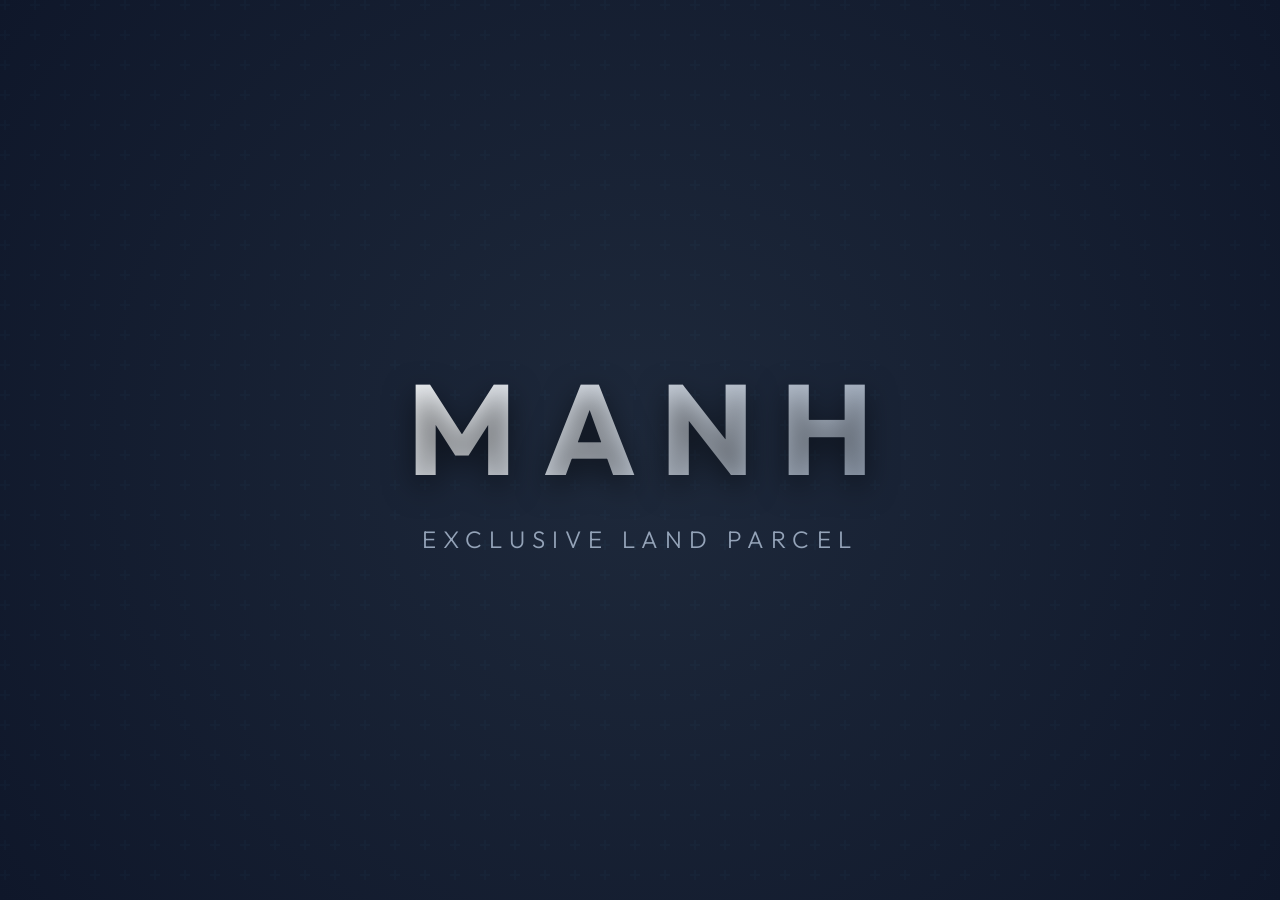
==== index.html @ f343f102 "Initial commit for MANH landing page" ====
<!DOCTYPE html>
<html lang="en">
<head>
    <meta charset="UTF-8">
    <meta name="viewport" content="width=device-width, initial-scale=1.0">
    <title>MANH - Premium Land Parcel</title>
    <meta name="description" content="Discover MANH, an exclusive parcel of land available for sale.">
    <link rel="stylesheet" href="styles.css">
    <link rel="preconnect" href="https://fonts.googleapis.com">
    <link rel="preconnect" href="https://fonts.gstatic.com" crossorigin>
    <link href="https://fonts.googleapis.com/css2?family=Outfit:wght@300;500;700&display=swap" rel="stylesheet">
</head>
<body>
    <main class="hero">
        <div class="content-wrapper">
            <h1 class="title">MANH</h1>
            <p class="subtitle">Exclusive Land Parcel</p>
        </div>
    </main>
</body>
</html>
---- styles.css ----
:root {
    --bg-color: #0f172a; /* Slate 900 */
    --text-primary: #f8fafc; /* Slate 50 */
    --text-secondary: #94a3b8; /* Slate 400 */
    --accent: #38bdf8; /* Sky 400 */
}

* {
    margin: 0;
    padding: 0;
    box-sizing: border-box;
}

body {
    font-family: 'Outfit', sans-serif;
    background-color: var(--bg-color);
    color: var(--text-primary);
    min-height: 100vh;
    display: flex;
    justify-content: center;
    align-items: center;
    overflow: hidden;
}

.hero {
    position: relative;
    width: 100%;
    height: 100vh;
    display: flex;
    justify-content: center;
    align-items: center;
    background: radial-gradient(circle at center, #1e293b 0%, #0f172a 100%);
}

.hero::before {
    content: '';
    position: absolute;
    top: 0;
    left: 0;
    width: 100%;
    height: 100%;
    background-image: url('data:image/svg+xml,%3Csvg width="60" height="60" viewBox="0 0 60 60" xmlns="http://www.w3.org/2000/svg"%3E%3Cg fill="none" fill-rule="evenodd"%3E%3Cg fill="%2338bdf8" fill-opacity="0.05"%3E%3Cpath d="M36 34v-4h-2v4h-4v2h4v4h2v-4h4v-2h-4zm0-30V0h-2v4h-4v2h4v4h2V6h4V4h-4zM6 34v-4H4v4H0v2h4v4h2v-4h4v-2H6zM6 4V0H4v4H0v2h4v4h2V6h4V4H6z"/%3E%3C/g%3E%3C/g%3E%3C/svg%3E');
    opacity: 0.5;
}

.content-wrapper {
    text-align: center;
    z-index: 10;
    animation: fadeIn 1.5s ease-out;
}

.title {
    font-size: 8rem;
    font-weight: 700;
    letter-spacing: 0.2em;
    margin-right: -0.2em;
    background: linear-gradient(135deg, #f8fafc 0%, #94a3b8 100%);
    -webkit-background-clip: text;
    -webkit-text-fill-color: transparent;
    text-shadow: 0 10px 30px rgba(0, 0, 0, 0.5);
    margin-bottom: 1rem;
}

.subtitle {
    font-size: 1.5rem;
    font-weight: 300;
    color: var(--text-secondary);
    letter-spacing: 0.3em;
    text-transform: uppercase;
}

@keyframes fadeIn {
    from {
        opacity: 0;
        transform: translateY(20px);
    }
    to {
        opacity: 1;
        transform: translateY(0);
    }
}

@media (max-width: 768px) {
    .title {
        font-size: 5rem;
    }
    .subtitle {
        font-size: 1rem;
    }
}
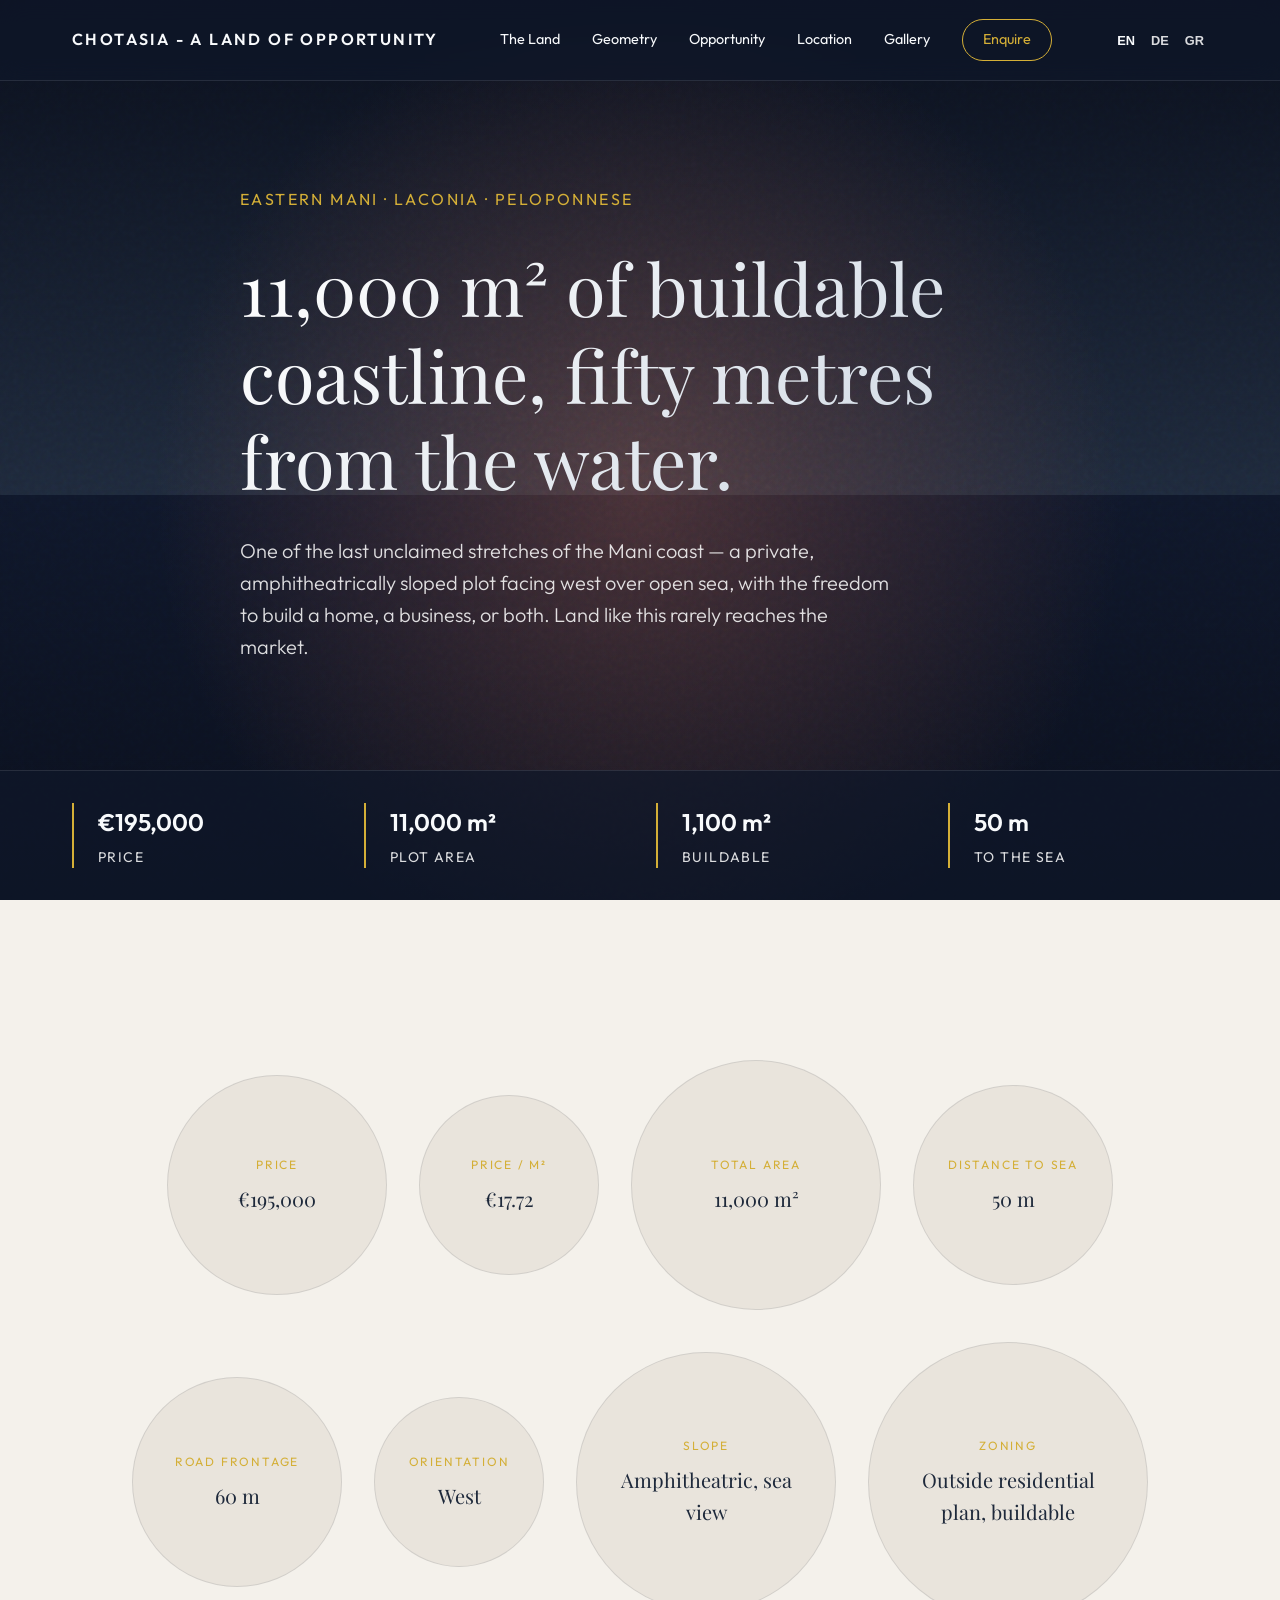
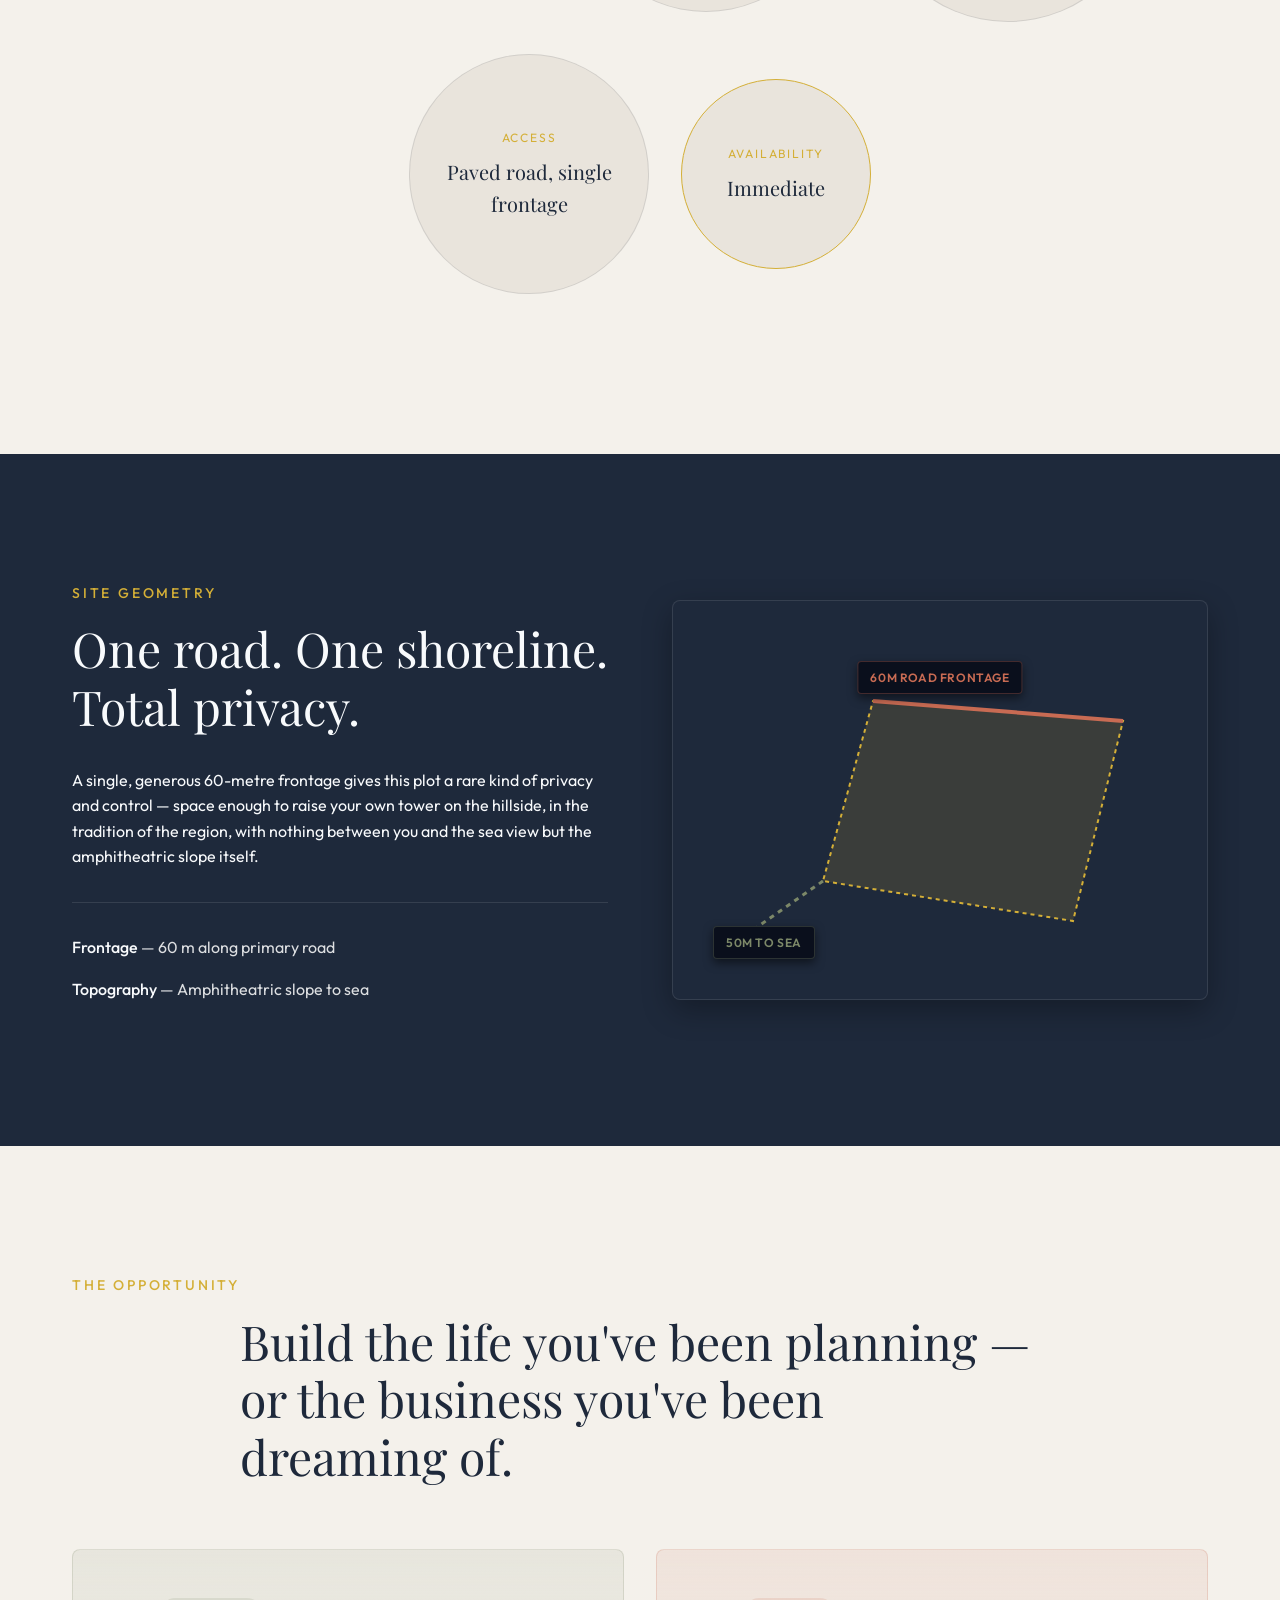
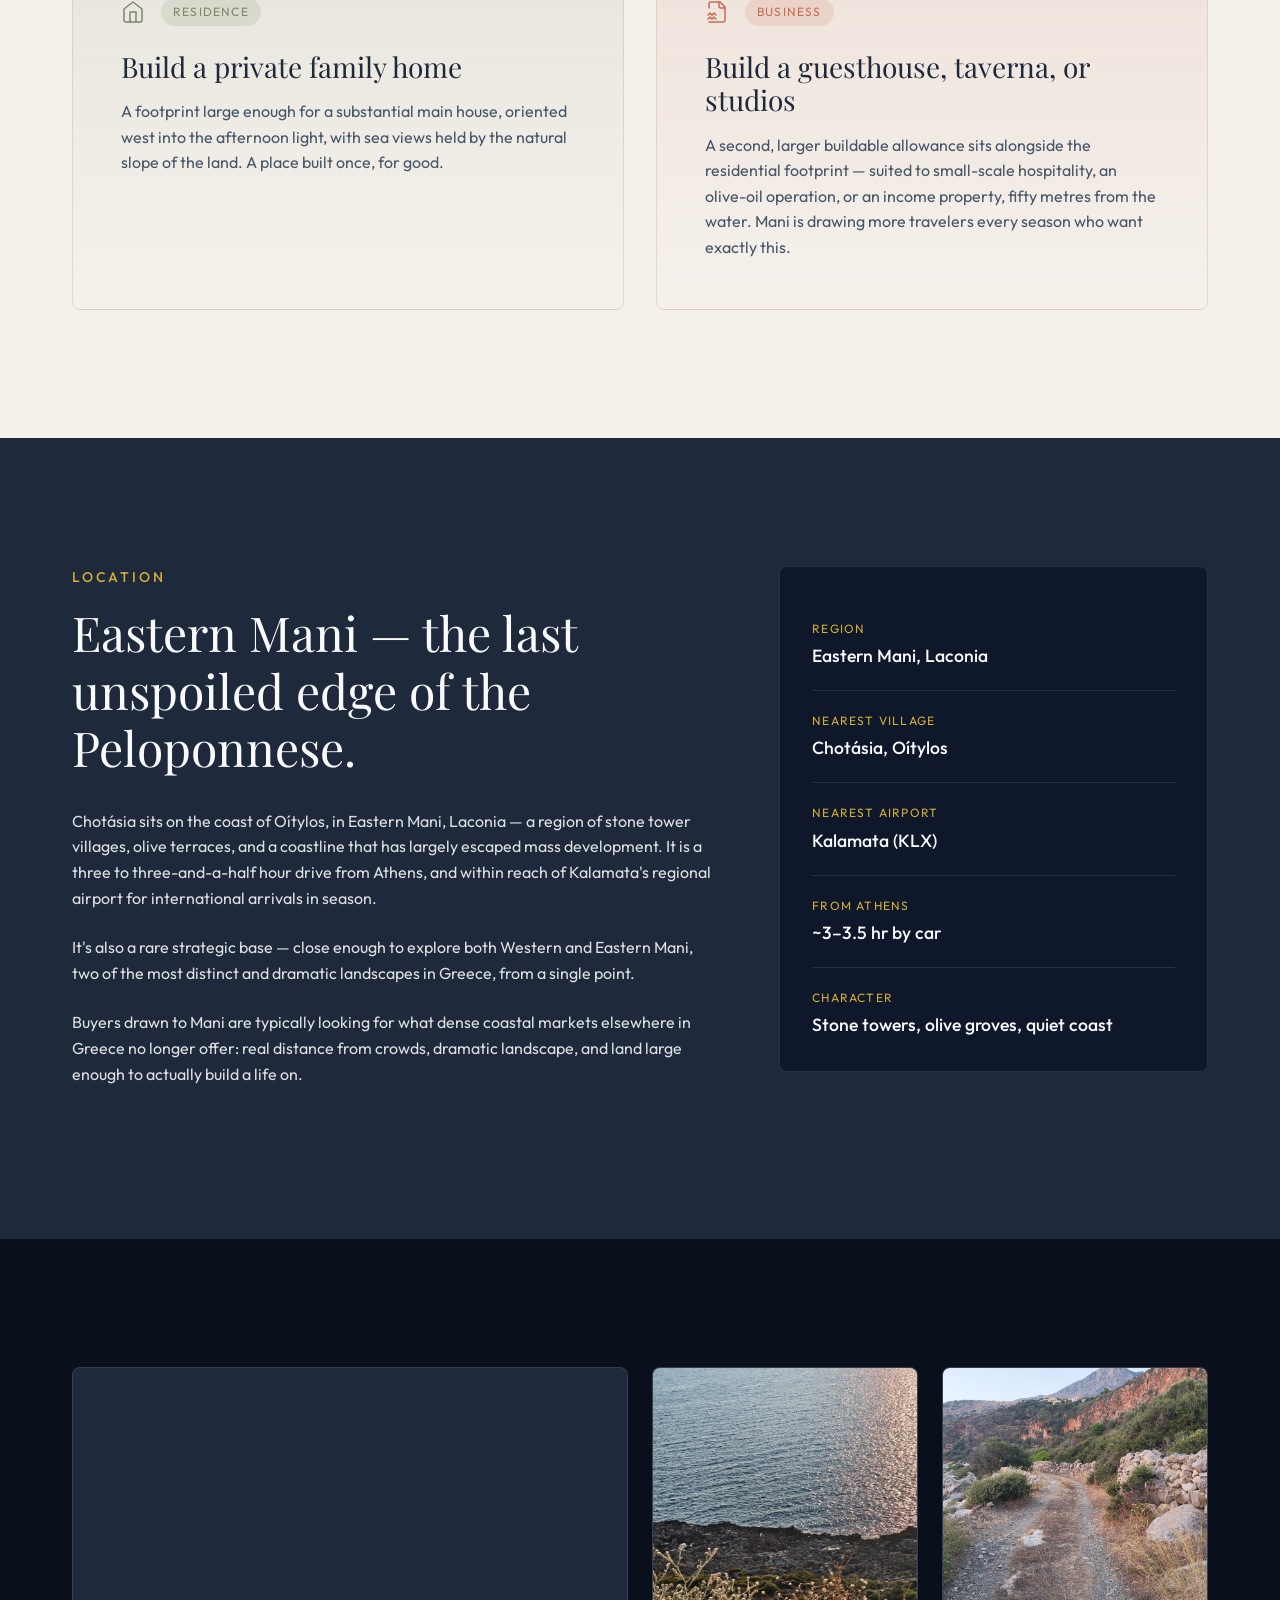
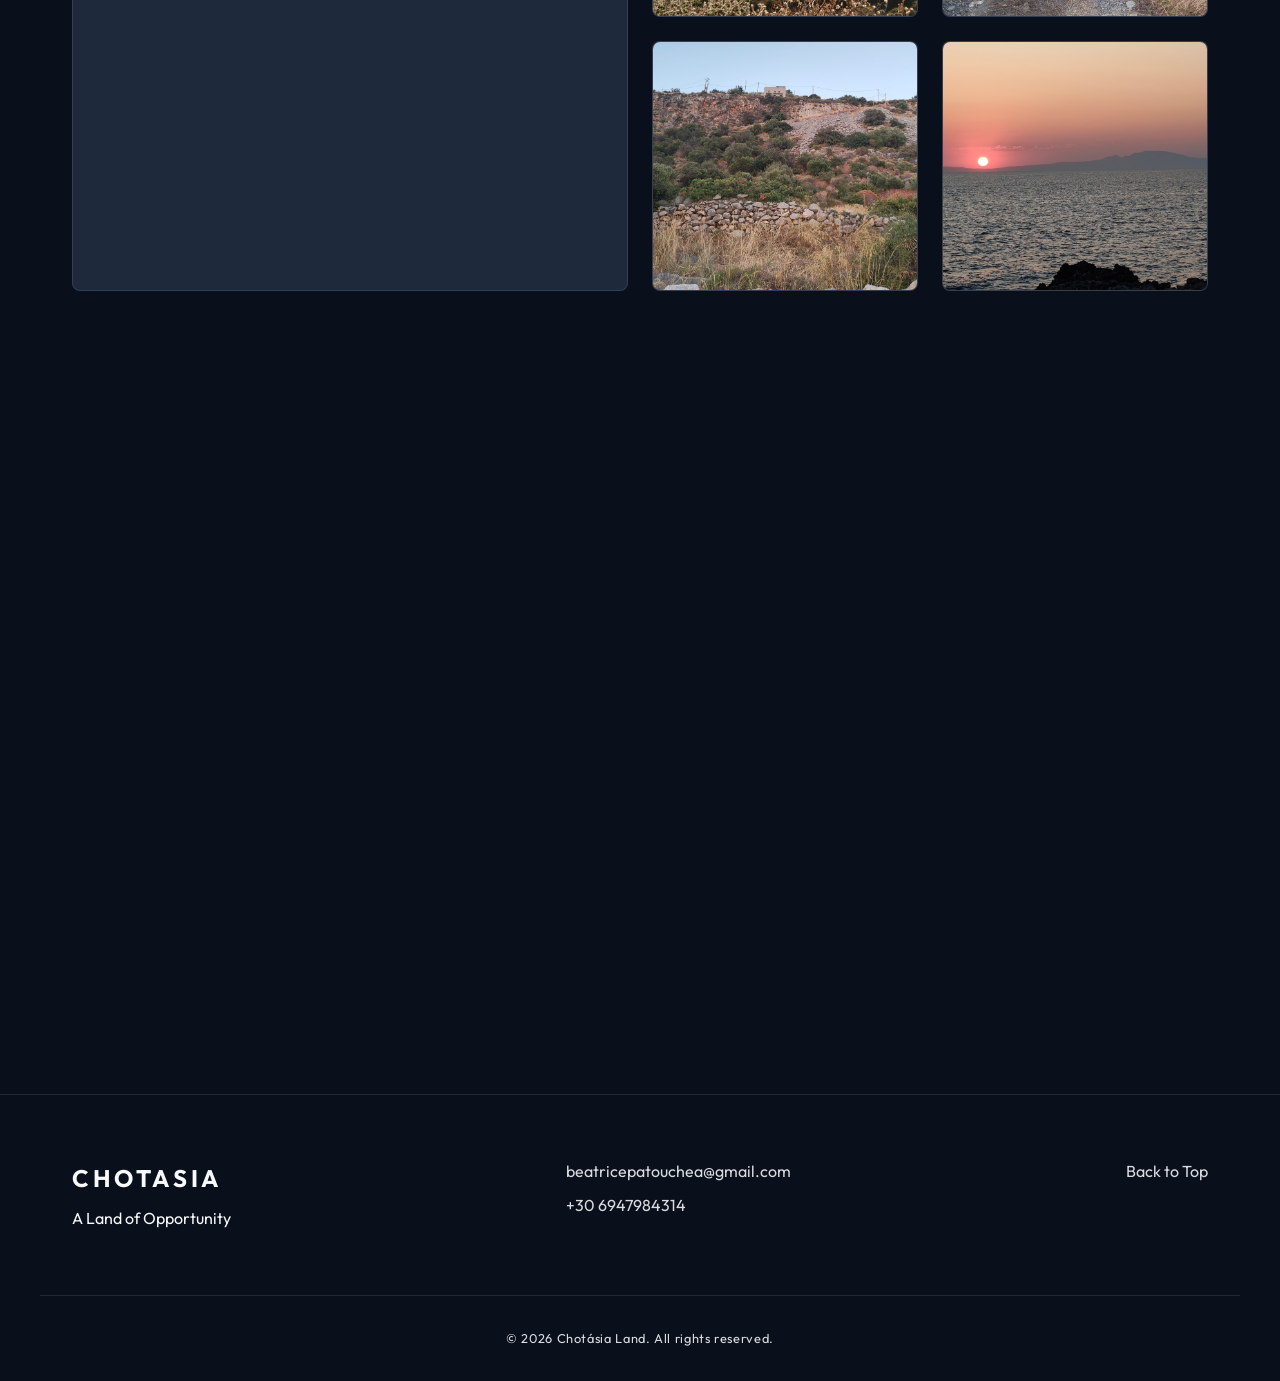
==== commit e3517dbe: "feat: complete visual refinement pass with premium coastal aesthetic" ====
--- a/index.html
+++ b/index.html
@@ -3,19 +3,513 @@
 <head>
     <meta charset="UTF-8">
     <meta name="viewport" content="width=device-width, initial-scale=1.0">
-    <title>MANH - Premium Land Parcel</title>
-    <meta name="description" content="Discover MANH, an exclusive parcel of land available for sale.">
+    <title>Chotásia - A Land of Opportunity</title>
+    
+    <!-- Open Graph / Rich Link Preview (Messenger, Viber, Facebook) -->
+    <meta property="og:title" content="CHOTASIA - A Land of Opportunity">
+    <meta property="og:description" content="Premium coastal land for sale in Oítylos, Mani. 11,000 m² with unobstructed sea views.">
+    <meta property="og:image" content="https://dantesrevengereloaded.github.io/manh-oitilo-hotasia-land/sources/icon.jpg">
+    <meta property="og:url" content="https://dantesrevengereloaded.github.io/manh-oitilo-hotasia-land/">
+    <meta property="og:type" content="website">
+    
+    <!-- Favicon and App Icons -->
+    <link rel="icon" type="image/jpeg" href="sources/icon.jpg">
+    <link rel="apple-touch-icon" href="sources/icon.jpg">
+
+    <meta name="description" content="11,000 m² of buildable coastline, fifty metres from the water in Eastern Mani, Greece.">
     <link rel="stylesheet" href="styles.css">
     <link rel="preconnect" href="https://fonts.googleapis.com">
     <link rel="preconnect" href="https://fonts.gstatic.com" crossorigin>
-    <link href="https://fonts.googleapis.com/css2?family=Outfit:wght@300;500;700&display=swap" rel="stylesheet">
+    <link href="https://fonts.googleapis.com/css2?family=Outfit:wght@300;400;500;600&family=Playfair+Display:ital,wght@0,400;0,500;0,600;1,400&display=swap" rel="stylesheet">
 </head>
-<body>
-    <main class="hero">
-        <div class="content-wrapper">
-            <h1 class="title">MANH</h1>
-            <p class="subtitle">Exclusive Land Parcel</p>
-        </div>
-    </main>
+<body class="lang-en">
+    <!-- Navbar -->
+    <nav class="navbar" id="navbar">
+        <div class="container nav-container">
+            <div class="nav-brand">CHOTASIA - A LAND OF OPPORTUNITY</div>
+            <div class="nav-links">
+                <a href="#facts"><span class="i18n en">The Land</span><span class="i18n de">Das Land</span><span class="i18n gr">Το Οικόπεδο</span></a>
+                <a href="#geometry"><span class="i18n en">Geometry</span><span class="i18n de">Geometrie</span><span class="i18n gr">Γεωμετρία</span></a>
+                <a href="#opportunity"><span class="i18n en">Opportunity</span><span class="i18n de">Möglichkeit</span><span class="i18n gr">Ευκαιρία</span></a>
+                <a href="#location"><span class="i18n en">Location</span><span class="i18n de">Lage</span><span class="i18n gr">Τοποθεσία</span></a>
+                <a href="#gallery"><span class="i18n en">Gallery</span><span class="i18n de">Galerie</span><span class="i18n gr">Συλλογή</span></a>
+                <a href="#contact" class="btn-outline"><span class="i18n en">Enquire</span><span class="i18n de">Anfrage</span><span class="i18n gr">Επικοινωνία</span></a>
+            </div>
+            <div class="lang-switcher">
+                <button class="lang-btn active" data-lang="en">EN</button>
+                <button class="lang-btn" data-lang="de">DE</button>
+                <button class="lang-btn" data-lang="gr">GR</button>
+            </div>
+            <div class="menu-toggle" id="menu-toggle">
+                <span></span><span></span><span></span>
+            </div>
+        </div>
+    </nav>
+
+    <!-- Mobile Menu -->
+    <div class="mobile-menu" id="mobile-menu">
+        <div class="mobile-nav-links">
+            <a href="#facts"><span class="i18n en">The Land</span><span class="i18n de">Das Land</span><span class="i18n gr">Το Οικόπεδο</span></a>
+            <a href="#geometry"><span class="i18n en">Geometry</span><span class="i18n de">Geometrie</span><span class="i18n gr">Γεωμετρία</span></a>
+            <a href="#opportunity"><span class="i18n en">Opportunity</span><span class="i18n de">Möglichkeit</span><span class="i18n gr">Ευκαιρία</span></a>
+            <a href="#location"><span class="i18n en">Location</span><span class="i18n de">Lage</span><span class="i18n gr">Τοποθεσία</span></a>
+            <a href="#gallery"><span class="i18n en">Gallery</span><span class="i18n de">Galerie</span><span class="i18n gr">Συλλογή</span></a>
+            <a href="#contact" class="btn-outline"><span class="i18n en">Enquire</span><span class="i18n de">Anfrage</span><span class="i18n gr">Επικοινωνία</span></a>
+        </div>
+    </div>
+
+    <!-- Section 1: Hero -->
+    <section id="hero" class="hero">
+        <div class="hero-bg"></div>
+        <div class="container hero-content">
+            <div class="hero-text reveal-up">
+                <div class="eyebrow">
+                    <span class="i18n en">Eastern Mani · Laconia · Peloponnese</span>
+                    <span class="i18n de">Ostmani · Lakonien · Peloponnes</span>
+                    <span class="i18n gr">Ανατολική Μάνη · Λακωνία · Πελοπόννησος</span>
+                </div>
+                <h1 class="headline">
+                    <span class="i18n en">11,000 m² of buildable coastline, fifty metres from the water.</span>
+                    <span class="i18n de">11.000 m² bebaubares Küstengrundstück, fünfzig Meter vom Wasser entfernt.</span>
+                    <span class="i18n gr">11.000 τ.μ. οικοδομήσιμης παραλιακής γης, πενήντα μέτρα από τη θάλασσα.</span>
+                </h1>
+                <p class="subheadline">
+                    <span class="i18n en">One of the last unclaimed stretches of the Mani coast — a private, amphitheatrically sloped plot facing west over open sea, with the freedom to build a home, a business, or both. Land like this rarely reaches the market.</span>
+                    <span class="i18n de">Eines der letzten unberührten Grundstücke an der Küste der Mani — ein privates, amphitheatralisch geneigtes Grundstück mit Blick nach Westen über das offene Meer, mit der Freiheit, ein Zuhause, ein Geschäft oder beides zu errichten. Land wie dieses kommt selten auf den Markt.</span>
+                    <span class="i18n gr">Ένα από τα τελευταία ανεκμετάλλευτα κομμάτια της ακτής της Μάνης — ένα ιδιωτικό, αμφιθεατρικά επικλινές οικόπεδο με θέα στο ανοιχτό πέλαγος προς δύση, με την ελευθερία να χτίσετε κατοικία, επιχείρηση, ή και τα δύο. Τέτοια γη σπάνια βγαίνει στην αγορά.</span>
+                </p>
+            </div>
+        </div>
+        <div class="hero-stats-wrapper">
+            <div class="container">
+                <div class="hero-stats reveal-up delay-1">
+                    <div class="stat-item">
+                        <div class="stat-value"><span class="i18n en">€195,000</span><span class="i18n de">€195.000</span><span class="i18n gr">€195.000</span></div>
+                        <div class="stat-label"><span class="i18n en">Price</span><span class="i18n de">Preis</span><span class="i18n gr">Τιμή</span></div>
+                    </div>
+                    <div class="stat-item">
+                        <div class="stat-value"><span class="i18n en">11,000 m²</span><span class="i18n de">11.000 m²</span><span class="i18n gr">11.000 τ.μ.</span></div>
+                        <div class="stat-label"><span class="i18n en">Plot area</span><span class="i18n de">Grundstücksfläche</span><span class="i18n gr">Έκταση οικοπέδου</span></div>
+                    </div>
+                    <div class="stat-item">
+                        <div class="stat-value"><span class="i18n en">1,100 m²</span><span class="i18n de">1.100 m²</span><span class="i18n gr">1.100 τ.μ.</span></div>
+                        <div class="stat-label"><span class="i18n en">Buildable</span><span class="i18n de">Bebaubar</span><span class="i18n gr">Δομήσιμη επιφάνεια</span></div>
+                    </div>
+                    <div class="stat-item">
+                        <div class="stat-value"><span class="i18n en">50 m</span><span class="i18n de">50 m</span><span class="i18n gr">50 μ.</span></div>
+                        <div class="stat-label"><span class="i18n en">To the sea</span><span class="i18n de">Zum Meer</span><span class="i18n gr">Απόσταση από τη θάλασσα</span></div>
+                    </div>
+                </div>
+            </div>
+        </div>
+    </section>
+
+    <!-- Section 2: Facts -->
+    <section id="facts" class="section-padding facts-section theme-light">
+        <div class="container">
+            <div class="facts-cluster reveal-up">
+                <!-- Fact 1 -->
+                <div class="fact-bubble">
+                    <div class="fact-label"><span class="i18n en">Price</span><span class="i18n de">Preis</span><span class="i18n gr">Τιμή</span></div>
+                    <div class="fact-val"><span class="i18n en">€195,000</span><span class="i18n de">€195.000</span><span class="i18n gr">€195.000</span></div>
+                </div>
+                <!-- Fact 2 -->
+                <div class="fact-bubble">
+                    <div class="fact-label"><span class="i18n en">Price / m²</span><span class="i18n de">Preis / m²</span><span class="i18n gr">Τιμή / τ.μ.</span></div>
+                    <div class="fact-val"><span class="i18n en">€17.72</span><span class="i18n de">€17,72</span><span class="i18n gr">€17,72</span></div>
+                </div>
+                <!-- Fact 3 -->
+                <div class="fact-bubble">
+                    <div class="fact-label"><span class="i18n en">Total area</span><span class="i18n de">Gesamtfläche</span><span class="i18n gr">Συνολική έκταση</span></div>
+                    <div class="fact-val"><span class="i18n en">11,000 m²</span><span class="i18n de">11.000 m²</span><span class="i18n gr">11.000 τ.μ.</span></div>
+                </div>
+                <!-- Fact 4 -->
+                <div class="fact-bubble">
+                    <div class="fact-label"><span class="i18n en">Distance to sea</span><span class="i18n de">Entfernung zum Meer</span><span class="i18n gr">Απόσταση από τη θάλασσα</span></div>
+                    <div class="fact-val"><span class="i18n en">50 m</span><span class="i18n de">50 m</span><span class="i18n gr">50 μ.</span></div>
+                </div>
+                <!-- Fact 5 -->
+                <div class="fact-bubble">
+                    <div class="fact-label"><span class="i18n en">Road frontage</span><span class="i18n de">Straßenfront</span><span class="i18n gr">Πρόσοψη σε δρόμο</span></div>
+                    <div class="fact-val"><span class="i18n en">60 m</span><span class="i18n de">60 m</span><span class="i18n gr">60 μ.</span></div>
+                </div>
+                <!-- Fact 6 -->
+                <div class="fact-bubble">
+                    <div class="fact-label"><span class="i18n en">Orientation</span><span class="i18n de">Ausrichtung</span><span class="i18n gr">Προσανατολισμός</span></div>
+                    <div class="fact-val"><span class="i18n en">West</span><span class="i18n de">West</span><span class="i18n gr">Δυτικός</span></div>
+                </div>
+                <!-- Fact 7 -->
+                <div class="fact-bubble">
+                    <div class="fact-label"><span class="i18n en">Slope</span><span class="i18n de">Neigung</span><span class="i18n gr">Κλίση</span></div>
+                    <div class="fact-val"><span class="i18n en">Amphitheatric, sea view</span><span class="i18n de">Amphitheatralisch, Meerblick</span><span class="i18n gr">Αμφιθεατρική, με θέα θάλασσα</span></div>
+                </div>
+                <!-- Fact 8 -->
+                <div class="fact-bubble">
+                    <div class="fact-label"><span class="i18n en">Zoning</span><span class="i18n de">Bebauungsstatus</span><span class="i18n gr">Πολεοδομικό καθεστώς</span></div>
+                    <div class="fact-val"><span class="i18n en">Outside residential plan, buildable</span><span class="i18n de">Außerhalb des Bebauungsplans, bebaubar</span><span class="i18n gr">Εκτός σχεδίου, οικοδομήσιμο</span></div>
+                </div>
+                <!-- Fact 9 -->
+                <div class="fact-bubble">
+                    <div class="fact-label"><span class="i18n en">Access</span><span class="i18n de">Zufahrt</span><span class="i18n gr">Πρόσβαση</span></div>
+                    <div class="fact-val"><span class="i18n en">Paved road, single frontage</span><span class="i18n de">Asphaltstraße, eine Straßenfront</span><span class="i18n gr">Ασφαλτόδρομος, μία πρόσοψη</span></div>
+                </div>
+                <!-- Fact 10 -->
+                <div class="fact-bubble">
+                    <div class="fact-label"><span class="i18n en">Availability</span><span class="i18n de">Verfügbarkeit</span><span class="i18n gr">Διαθεσιμότητα</span></div>
+                    <div class="fact-val"><span class="i18n en">Immediate</span><span class="i18n de">Sofort</span><span class="i18n gr">Άμεση</span></div>
+                </div>
+            </div>
+        </div>
+    </section>
+
+    <!-- Section 3: Geometry -->
+    <section id="geometry" class="section-padding geometry-section alt-bg">
+        <div class="container geometry-layout">
+            <div class="geometry-text reveal-left">
+                <div class="kicker">
+                    <span class="i18n en">Site Geometry</span>
+                    <span class="i18n de">Grundstücksgeometrie</span>
+                    <span class="i18n gr">Γεωμετρία Οικοπέδου</span>
+                </div>
+                <h2 class="section-title">
+                    <span class="i18n en">One road. One shoreline. Total privacy.</span>
+                    <span class="i18n de">Eine Straße. Eine Küstenlinie. Vollständige Privatsphäre.</span>
+                    <span class="i18n gr">Ένας δρόμος. Μία ακτογραμμή. Απόλυτη ιδιωτικότητα.</span>
+                </h2>
+                <p class="body-text">
+                    <span class="i18n en">A single, generous 60-metre frontage gives this plot a rare kind of privacy and control — space enough to raise your own tower on the hillside, in the tradition of the region, with nothing between you and the sea view but the amphitheatric slope itself.</span>
+                    <span class="i18n de">Eine einzige, großzügige 60-Meter-Straßenfront verleiht diesem Grundstück eine seltene Privatsphäre und Kontrolle — genug Raum, um in der Tradition der Region Ihren eigenen Turm am Hang zu errichten, mit nichts zwischen Ihnen und dem Meerblick außer dem amphitheatralischen Hang selbst.</span>
+                    <span class="i18n gr">Μία γενναιόδωρη πρόσοψη 60 μέτρων προσφέρει σε αυτό το οικόπεδο μια σπάνια ιδιωτικότητα και έλεγχο — αρκετό χώρο για να χτίσετε τον δικό σας πύργο στην πλαγιά, σύμφωνα με την παράδοση της περιοχής, χωρίς τίποτα ανάμεσα σε εσάς και τη θέα εκτός από την ίδια την αμφιθεατρική κλίση.</span>
+                </p>
+                <ul class="spec-list">
+                    <li>
+                        <span class="i18n en"><strong>Frontage</strong> — 60 m along primary road</span>
+                        <span class="i18n de"><strong>Straßenfront</strong> — 60 m entlang der Hauptstraße</span>
+                        <span class="i18n gr"><strong>Πρόσοψη</strong> — 60 μ. στον κύριο δρόμο</span>
+                    </li>
+                    <li>
+                        <span class="i18n en"><strong>Topography</strong> — Amphitheatric slope to sea</span>
+                        <span class="i18n de"><strong>Topografie</strong> — Amphitheatralischer Hang zum Meer</span>
+                        <span class="i18n gr"><strong>Τοπογραφία</strong> — Αμφιθεατρική κλίση προς τη θάλασσα</span>
+                    </li>
+                </ul>
+            </div>
+            
+            <div class="geometry-interactive reveal-right">
+                <div class="map-survey-wrapper">
+                    <div class="map-container-locked">
+                        <iframe 
+                            src="https://maps.google.com/maps?q=36.729489,22.334789&t=k&z=17&ie=UTF8&iwloc=&output=embed" 
+                            width="100%" 
+                            height="100%" 
+                            style="border:0;" 
+                            allowfullscreen="" 
+                            loading="lazy" 
+                            referrerpolicy="no-referrer-when-downgrade">
+                        </iframe>
+                    </div>
+                    
+                    <!-- Bespoke SVG Survey Overlay -->
+                    <svg class="survey-overlay" width="100%" height="100%" preserveAspectRatio="none">
+                        <!-- Plot Boundary -->
+                        <polygon points="200,100 450,120 400,320 150,280" class="survey-plot" />
+                        
+                        <!-- 60m Road Frontage -->
+                        <line x1="200" y1="100" x2="450" y2="120" class="survey-road" />
+                        
+                        <!-- 50m to Sea -->
+                        <line x1="150" y1="280" x2="50" y2="350" class="survey-sea" />
+                        <circle cx="50" cy="350" r="4" class="survey-node" />
+                    </svg>
+                    
+                    <!-- Labels -->
+                    <div class="survey-labels">
+                        <div class="s-label s-road"><span class="i18n en">60m Road Frontage</span><span class="i18n de">60m Straßenfront</span><span class="i18n gr">60μ Πρόσοψη</span></div>
+                        <div class="s-label s-sea"><span class="i18n en">50m to Sea</span><span class="i18n de">50m zum Meer</span><span class="i18n gr">50μ στη Θάλασσα</span></div>
+                    </div>
+                </div>
+            </div>
+        </div>
+    </section>
+
+    <!-- Section 4: Opportunity -->
+    <section id="opportunity" class="section-padding opportunity-section theme-light">
+        <div class="container">
+            <div class="section-header text-center reveal-up">
+                <div class="kicker">
+                    <span class="i18n en">The Opportunity</span>
+                    <span class="i18n de">Die Möglichkeit</span>
+                    <span class="i18n gr">Η Ευκαιρία</span>
+                </div>
+                <h2 class="section-title">
+                    <span class="i18n en">Build the life you've been planning — or the business you've been dreaming of.</span>
+                    <span class="i18n de">Bauen Sie das Leben, das Sie sich vorgestellt haben — oder das Geschäft, von dem Sie geträumt haben.</span>
+                    <span class="i18n gr">Χτίστε τη ζωή που σχεδιάζατε — ή την επιχείρηση που ονειρευόσασταν.</span>
+                </h2>
+            </div>
+            
+            <div class="opp-cards-wrapper">
+                <!-- Card 1: Residence -->
+                <div class="opp-card opp-residence reveal-up">
+                    <div class="card-header">
+                        <svg class="opp-icon" viewBox="0 0 24 24" fill="none" stroke="currentColor" stroke-width="1.5" stroke-linecap="round" stroke-linejoin="round"><path d="m3 9 9-7 9 7v11a2 2 0 0 1-2 2H5a2 2 0 0 1-2-2z"></path><polyline points="9 22 9 12 15 12 15 22"></polyline></svg>
+                        <div class="card-tag">
+                            <span class="i18n en">Residence</span>
+                            <span class="i18n de">Wohnhaus</span>
+                            <span class="i18n gr">Κατοικία</span>
+                        </div>
+                    </div>
+                    <h3 class="card-title">
+                        <span class="i18n en">Build a private family home</span>
+                        <span class="i18n de">Bauen Sie ein privates Familienhaus</span>
+                        <span class="i18n gr">Χτίστε μια ιδιωτική οικογενειακή κατοικία</span>
+                    </h3>
+                    <p class="card-body">
+                        <span class="i18n en">A footprint large enough for a substantial main house, oriented west into the afternoon light, with sea views held by the natural slope of the land. A place built once, for good.</span>
+                        <span class="i18n de">Eine Grundfläche, die für ein stattliches Hauptgebäude ausreicht, nach Westen ins Nachmittagslicht ausgerichtet, mit Meerblick dank der natürlichen Hangneigung. Ein Ort, einmal gebaut, für immer.</span>
+                        <span class="i18n gr">Μια δομήσιμη επιφάνεια αρκετή για μια σημαντική κύρια κατοικία, προσανατολισμένη δυτικά προς το απογευματινό φως, με θέα θάλασσα χάρη στη φυσική κλίση του εδάφους. Ένας τόπος που χτίζεται μια φορά, για πάντα.</span>
+                    </p>
+                </div>
+                
+                <!-- Card 2: Business -->
+                <div class="opp-card opp-business reveal-up delay-1">
+                    <div class="card-header">
+                        <svg class="opp-icon" viewBox="0 0 24 24" fill="none" stroke="currentColor" stroke-width="1.5" stroke-linecap="round" stroke-linejoin="round"><path d="M4 22h14a2 2 0 0 0 2-2V7l-5-5H6a2 2 0 0 0-2 2v4"></path><path d="M14 2v4a2 2 0 0 0 2 2h4"></path><path d="m3 15 2-2 2 2"></path><path d="m3 19 2-2 2 2"></path><path d="m7 15 2-2 2 2"></path><path d="m7 19 2-2 2 2"></path></svg>
+                        <div class="card-tag">
+                            <span class="i18n en">Business</span>
+                            <span class="i18n de">Gewerbe</span>
+                            <span class="i18n gr">Επιχείρηση</span>
+                        </div>
+                    </div>
+                    <h3 class="card-title">
+                        <span class="i18n en">Build a guesthouse, taverna, or studios</span>
+                        <span class="i18n de">Bauen Sie ein Gästehaus, eine Taverne oder Studios</span>
+                        <span class="i18n gr">Χτίστε ένα ξενώνα, ταβέρνα, ή στούντιο</span>
+                    </h3>
+                    <p class="card-body">
+                        <span class="i18n en">A second, larger buildable allowance sits alongside the residential footprint — suited to small-scale hospitality, an olive-oil operation, or an income property, fifty metres from the water. Mani is drawing more travelers every season who want exactly this.</span>
+                        <span class="i18n de">Eine zweite, größere Baufläche liegt neben dem Wohnbereich — geeignet für kleine Hotellerie, Olivenölproduktion oder eine Einnahmequelle, fünfzig Meter vom Wasser entfernt. Die Mani zieht jede Saison mehr Reisende an, die genau das suchen.</span>
+                        <span class="i18n gr">Μια δεύτερη, μεγαλύτερη δομήσιμη επιφάνεια βρίσκεται δίπλα στην οικιστική, κατάλληλη για μικρής κλίμακας φιλοξενία, παραγωγή ελαιολάδου, ή ακίνητο εισοδήματος, πενήντα μέτρα από το νερό. Η Μάνη προσελκύει όλο και περισσότερους ταξιδιώτες κάθε σεζόν που αναζητούν ακριβώς αυτό.</span>
+                    </p>
+                </div>
+            </div>
+        </div>
+    </section>
+
+    <!-- Section 5: Location -->
+    <section id="location" class="section-padding location-section alt-bg">
+        <div class="container location-layout">
+            <div class="location-text reveal-left">
+                <div class="kicker">
+                    <span class="i18n en">Location</span>
+                    <span class="i18n de">Lage</span>
+                    <span class="i18n gr">Τοποθεσία</span>
+                </div>
+                <h2 class="section-title">
+                    <span class="i18n en">Eastern Mani — the last unspoiled edge of the Peloponnese.</span>
+                    <span class="i18n de">Ostmani — der letzte unberührte Rand des Peloponnes.</span>
+                    <span class="i18n gr">Ανατολική Μάνη — η τελευταία ανέγγιχτη άκρη της Πελοποννήσου.</span>
+                </h2>
+                <div class="body-text">
+                    <p>
+                        <span class="i18n en">Chotásia sits on the coast of Oítylos, in Eastern Mani, Laconia — a region of stone tower villages, olive terraces, and a coastline that has largely escaped mass development. It is a three to three-and-a-half hour drive from Athens, and within reach of Kalamata's regional airport for international arrivals in season.</span>
+                        <span class="i18n de">Chotásia liegt an der Küste von Oítylos, in der Ostmani, Lakonien — einer Region mit Steintürmen, Olivenhainen und einer Küste, die weitgehend von Massenbebauung verschont geblieben ist. Athen ist drei bis dreieinhalb Autostunden entfernt, und der Regionalflughafen Kalamata ist saisonal für internationale Ankünfte erreichbar.</span>
+                        <span class="i18n gr">Η Χωτάσια βρίσκεται στην ακτή του Οιτύλου, στην Ανατολική Μάνη, Λακωνία — μια περιοχή με πέτρινα πυργόσπιτα, ελαιώνες, και μια ακτογραμμή που έχει σε μεγάλο βαθμό αποφύγει τη μαζική ανάπτυξη. Απέχει τρεις έως τρεισήμισι ώρες οδικώς από την Αθήνα, και βρίσκεται σε προσιτή απόσταση από το περιφερειακό αεροδρόμιο της Καλαμάτας για διεθνείς αφίξεις εποχιακά.</span>
+                    </p>
+                    <p>
+                        <span class="i18n en">It's also a rare strategic base — close enough to explore both Western and Eastern Mani, two of the most distinct and dramatic landscapes in Greece, from a single point.</span>
+                        <span class="i18n de">Es ist auch eine seltene strategische Basis — nah genug, um sowohl die West- als auch die Ostmani zu erkunden, zwei der eigenständigsten und eindrucksvollsten Landschaften Griechenlands, von einem einzigen Punkt aus.</span>
+                        <span class="i18n gr">Είναι επίσης μια σπάνια στρατηγική βάση — αρκετά κοντά ώστε να εξερευνήσετε τόσο τη Δυτική όσο και την Ανατολική Μάνη, δύο από τα πιο ιδιαίτερα και εντυπωσιακά τοπία της Ελλάδας, από ένα και μόνο σημείο.</span>
+                    </p>
+                    <p>
+                        <span class="i18n en">Buyers drawn to Mani are typically looking for what dense coastal markets elsewhere in Greece no longer offer: real distance from crowds, dramatic landscape, and land large enough to actually build a life on.</span>
+                        <span class="i18n de">Käufer, die sich zur Mani hingezogen fühlen, suchen in der Regel das, was dicht besiedelte Küstenregionen anderswo in Griechenland nicht mehr bieten: echte Distanz zur Menschenmenge, dramatische Landschaft und genug Land, um tatsächlich ein Leben aufzubauen.</span>
+                        <span class="i18n gr">Οι αγοραστές που ελκύονται από τη Μάνη αναζητούν συνήθως αυτό που οι πυκνοκατοικημένες παράκτιες αγορές αλλού στην Ελλάδα δεν προσφέρουν πια: πραγματική απόσταση από το πλήθος, εντυπωσιακό τοπίο, και γη αρκετά μεγάλη ώστε να χτίσετε πραγματικά μια ζωή.</span>
+                    </p>
+                </div>
+            </div>
+            
+            <div class="location-facts reveal-right">
+                <div class="fact-list-box">
+                    <ul>
+                        <li>
+                            <span class="list-label">
+                                <span class="i18n en">Region</span><span class="i18n de">Region</span><span class="i18n gr">Περιοχή</span>
+                            </span>
+                            <span class="list-val">
+                                <span class="i18n en">Eastern Mani, Laconia</span><span class="i18n de">Ostmani, Lakonien</span><span class="i18n gr">Ανατολική Μάνη, Λακωνία</span>
+                            </span>
+                        </li>
+                        <li>
+                            <span class="list-label">
+                                <span class="i18n en">Nearest village</span><span class="i18n de">Nächstes Dorf</span><span class="i18n gr">Πλησιέστερο χωριό</span>
+                            </span>
+                            <span class="list-val">
+                                <span class="i18n en">Chotásia, Oítylos</span><span class="i18n de">Chotásia, Oítylos</span><span class="i18n gr">Χωτάσια, Οίτυλος</span>
+                            </span>
+                        </li>
+                        <li>
+                            <span class="list-label">
+                                <span class="i18n en">Nearest airport</span><span class="i18n de">Nächster Flughafen</span><span class="i18n gr">Πλησιέστερο αεροδρόμιο</span>
+                            </span>
+                            <span class="list-val">
+                                <span class="i18n en">Kalamata (KLX)</span><span class="i18n de">Kalamata (KLX)</span><span class="i18n gr">Καλαμάτα (KLX)</span>
+                            </span>
+                        </li>
+                        <li>
+                            <span class="list-label">
+                                <span class="i18n en">From Athens</span><span class="i18n de">Von Athen</span><span class="i18n gr">Από την Αθήνα</span>
+                            </span>
+                            <span class="list-val">
+                                <span class="i18n en">~3–3.5 hr by car</span><span class="i18n de">ca. 3–3,5 Std. mit dem Auto</span><span class="i18n gr">~3–3,5 ώρες με αυτοκίνητο</span>
+                            </span>
+                        </li>
+                        <li>
+                            <span class="list-label">
+                                <span class="i18n en">Character</span><span class="i18n de">Charakter</span><span class="i18n gr">Χαρακτήρας</span>
+                            </span>
+                            <span class="list-val">
+                                <span class="i18n en">Stone towers, olive groves, quiet coast</span><span class="i18n de">Steintürme, Olivenhaine, ruhige Küste</span><span class="i18n gr">Πέτρινοι πύργοι, ελαιώνες, ήσυχη ακτή</span>
+                            </span>
+                        </li>
+                    </ul>
+                </div>
+            </div>
+        </div>
+    </section>
+
+    <!-- Section 6: Gallery -->
+    <section id="gallery" class="section-padding gallery-section theme-darkest">
+        <div class="container">
+            <div class="gallery-grid">
+                <div class="gallery-item item-large reveal-up">
+                    <video autoplay loop muted playsinline src="sources/VID_20260812_202107881.mp4"></video>
+                    <div class="gallery-caption">
+                        <span class="i18n en">Entrance View</span>
+                        <span class="i18n de">Eingangsbereich</span>
+                        <span class="i18n gr">Θέα Εισόδου</span>
+                    </div>
+                </div>
+                <div class="gallery-item reveal-up delay-1">
+                    <img src="sources/IMG_20260812_190708282.jpg" alt="Amphitheatric View">
+                    <div class="gallery-caption">
+                        <span class="i18n en">Amphitheatric View</span>
+                        <span class="i18n de">Amphitheatralischer Blick</span>
+                        <span class="i18n gr">Αμφιθεατρική Θέα</span>
+                    </div>
+                </div>
+                <div class="gallery-item reveal-up delay-2">
+                    <img src="sources/IMG_20260812_201858832.jpg" alt="Amphitheatric slope">
+                    <div class="gallery-caption">
+                        <span class="i18n en">Amphitheatric slope</span>
+                        <span class="i18n de">Amphitheatralischer Hang</span>
+                        <span class="i18n gr">Αμφιθεατρική κλίση</span>
+                    </div>
+                </div>
+                <div class="gallery-item reveal-up delay-1">
+                    <img src="sources/IMG_20260812_201953916.jpg" alt="Shoreline">
+                    <div class="gallery-caption">
+                        <span class="i18n en">Shoreline, 50m</span>
+                        <span class="i18n de">Küstenlinie, 50m</span>
+                        <span class="i18n gr">Ακτογραμμή, 50μ.</span>
+                    </div>
+                </div>
+                <div class="gallery-item reveal-up delay-2">
+                    <img src="sources/IMG_20260812_202047574.jpg" alt="Divine Sunset">
+                    <div class="gallery-caption">
+                        <span class="i18n en">Divine Sunset</span>
+                        <span class="i18n de">Traumhafter Sonnenuntergang</span>
+                        <span class="i18n gr">Μαγευτικό Ηλιοβασίλεμα</span>
+                    </div>
+                </div>
+            </div>
+        </div>
+    </section>
+
+    <!-- Section 7: Contact -->
+    <section id="contact" class="section-padding contact-section theme-darkest">
+        <div class="container contact-layout">
+            <div class="contact-text reveal-up">
+                <div class="kicker">
+                    <span class="i18n en">Enquire</span>
+                    <span class="i18n de">Anfrage</span>
+                    <span class="i18n gr">Επικοινωνία</span>
+                </div>
+                <h2 class="section-title">
+                    <span class="i18n en">This kind of plot doesn't come up twice — see it for yourself.</span>
+                    <span class="i18n de">Ein solches Grundstück kommt nicht zweimal — überzeugen Sie sich selbst.</span>
+                    <span class="i18n gr">Ευκαιρία για μία σοβαρή επένδυση — μπορείτε να το δείτε από κοντά .</span>
+                </h2>
+                <p class="body-text">
+                    <span class="i18n en">Serious enquiries welcome from private buyers, agents, and investors. Site visits can be arranged with notice; virtual walkthroughs available for international buyers.</span>
+                    <span class="i18n de">Ernsthafte Anfragen von privaten Käufern, Maklern und Investoren sind willkommen. Besichtigungen können nach Vereinbarung organisiert werden; virtuelle Rundgänge stehen internationalen Käufern zur Verfügung.</span>
+                    <span class="i18n gr">Δεκτές σοβαρές προτάσεις από ιδιώτες αγοραστές, μεσίτες, και επενδυτές. Επισκέψεις στο οικόπεδο μπορούν να οργανωθούν κατόπιν συνεννόησης· εικονικές περιηγήσεις διαθέσιμες για διεθνείς αγοραστές.</span>
+                </p>
+                <div class="contact-buttons">
+                    <a href="mailto:beatricepatouchea@gmail.com" class="btn btn-primary">
+                        <span class="i18n en">Email an enquiry</span>
+                        <span class="i18n de">Anfrage per E-Mail</span>
+                        <span class="i18n gr">Αποστολή email</span>
+                    </a>
+                    <a href="tel:+306947984314" class="btn btn-secondary">
+                        <span class="i18n en">Call</span>
+                        <span class="i18n de">Anrufen</span>
+                        <span class="i18n gr">Κλήση</span>
+                    </a>
+                </div>
+            </div>
+            
+            <div class="contact-card reveal-up delay-1">
+                <div class="quick-facts">
+                    <div class="qf-item">
+                        <div class="qf-label">
+                            <span class="i18n en">Location</span>
+                            <span class="i18n de">Lage</span>
+                            <span class="i18n gr">Τοποθεσία</span>
+                        </div>
+                        <div class="qf-val">
+                            <span class="i18n en">Chotásia, Oítylos, 23062</span>
+                            <span class="i18n de">Chotásia, Oítylos, 23062</span>
+                            <span class="i18n gr">Χωτάσια, Οίτυλος, 23062</span>
+                        </div>
+                    </div>
+                    <div class="qf-item">
+                        <div class="qf-label">
+                            <span class="i18n en">Price</span>
+                            <span class="i18n de">Preis</span>
+                            <span class="i18n gr">Τιμή</span>
+                        </div>
+                        <div class="qf-val highlight">
+                            <span class="i18n en">€195,000</span>
+                            <span class="i18n de">€195.000</span>
+                            <span class="i18n gr">€195.000</span>
+                        </div>
+                    </div>
+                </div>
+            </div>
+        </div>
+    </section>
+
+    <!-- Footer -->
+    <footer class="footer theme-darkest">
+        <div class="container footer-layout">
+            <div class="footer-brand">
+                <h4>CHOTASIA</h4>
+                <p class="text-muted"><span class="i18n en">A Land of Opportunity</span><span class="i18n de">Ein Land der Möglichkeiten</span><span class="i18n gr">Μια Γη Ευκαιριών</span></p>
+            </div>
+            <div class="footer-contact">
+                <a href="mailto:beatricepatouchea@gmail.com">beatricepatouchea@gmail.com</a>
+                <a href="tel:+306947984314">+30 6947984314</a>
+            </div>
+            <div class="footer-links">
+                <a href="#hero"><span class="i18n en">Back to Top</span><span class="i18n de">Nach oben</span><span class="i18n gr">Επιστροφή στην κορυφή</span></a>
+            </div>
+        </div>
+        <div class="container footer-bottom">
+            <p>&copy; 2026 Chotásia Land. <span class="i18n en">All rights reserved.</span><span class="i18n de">Alle Rechte vorbehalten.</span><span class="i18n gr">Με την επιφύλαξη παντός δικαιώματος.</span></p>
+        </div>
+    </footer>
+
+    <script src="script.js"></script>
 </body>
 </html>
--- a/styles.css
+++ b/styles.css
@@ -1,8 +1,27 @@
+/* Variables & Reset */
 :root {
-    --bg-color: #0f172a; /* Slate 900 */
-    --text-primary: #f8fafc; /* Slate 50 */
-    --text-secondary: #94a3b8; /* Slate 400 */
-    --accent: #38bdf8; /* Sky 400 */
+    --bg-base: #0f172a;
+    --bg-alt: #1e293b;
+    --bg-darkest: #0a0f1c;
+    --text-main: #f8fafc;
+    --text-muted: rgba(255, 255, 255, 0.85); /* Brightened for better contrast */
+    --accent: #d4af37; /* Gold accent */
+    --accent-terracotta: #c86b53;
+    --accent-olive: #7c8868;
+    --accent-hover: #fcd34d;
+    --border: rgba(255, 255, 255, 0.1);
+    --glass-bg: rgba(15, 23, 42, 0.7);
+    
+    --bg-stone: #f4f1eb;
+    --bg-stone-alt: #e9e4dc;
+    --text-stone-main: #1e293b;
+    --text-stone-muted: #475569;
+    --border-stone: rgba(15, 23, 42, 0.1);
+    
+    --font-ui: 'Outfit', sans-serif;
+    --font-heading: 'Playfair Display', serif;
+    
+    --transition: 0.3s cubic-bezier(0.4, 0, 0.2, 1);
 }
 
 * {
@@ -11,80 +30,871 @@
     box-sizing: border-box;
 }
 
+html {
+    scroll-behavior: smooth;
+    font-size: 16px;
+}
+
 body {
-    font-family: 'Outfit', sans-serif;
-    background-color: var(--bg-color);
-    color: var(--text-primary);
-    min-height: 100vh;
-    display: flex;
+    font-family: var(--font-ui);
+    background-color: var(--bg-base);
+    color: var(--text-main);
+    line-height: 1.6;
+    overflow-x: hidden;
+}
+
+/* Language Switcher Logic */
+body.lang-en .i18n:not(.en) { display: none !important; }
+body.lang-de .i18n:not(.de) { display: none !important; }
+body.lang-gr .i18n:not(.gr) { display: none !important; }
+
+/* Themes */
+.theme-light {
+    background-color: var(--bg-stone);
+    color: var(--text-stone-main);
+}
+.theme-light .text-muted, .theme-light p {
+    color: var(--text-stone-muted);
+}
+.theme-light .section-title {
+    color: var(--text-stone-main);
+}
+.theme-light .border-top {
+    border-color: var(--border-stone);
+}
+section.theme-light .fact-bubble {
+    background: var(--bg-stone-alt);
+    border-color: var(--border-stone);
+}
+section.theme-light .fact-bubble:hover {
+    border-color: var(--accent);
+}
+section.theme-light .fact-bubble:nth-child(10) {
+    border-color: var(--accent);
+}
+.theme-darkest {
+    background-color: var(--bg-darkest);
+}
+
+/* Layout & Typography */
+.container {
+    max-width: 1200px;
+    margin: 0 auto;
+    padding: 0 2rem;
+}
+
+.section-padding {
+    padding: 8rem 0;
+}
+
+.alt-bg {
+    background-color: var(--bg-alt);
+}
+
+h1, h2, h3 {
+    font-family: var(--font-heading);
+    line-height: 1.2;
+    margin-bottom: 1rem;
+    font-weight: 400;
+}
+
+.kicker {
+    font-size: 0.875rem;
+    text-transform: uppercase;
+    letter-spacing: 0.2em;
+    color: var(--accent);
+    margin-bottom: 1rem;
+    font-weight: 500;
+}
+
+.section-title {
+    font-size: 3rem;
+    margin-bottom: 2rem;
+}
+
+/* Navbar */
+.navbar {
+    position: fixed;
+    top: 0;
+    left: 0;
+    width: 100%;
+    background: var(--glass-bg);
+    backdrop-filter: blur(12px);
+    -webkit-backdrop-filter: blur(12px);
+    z-index: 1000;
+    border-bottom: 1px solid var(--border);
+    transition: all 0.3s ease;
+}
+
+.nav-container {
+    display: flex;
+    justify-content: space-between;
+    align-items: center;
+    height: 80px;
+}
+
+.nav-brand {
+    font-size: 1rem;
+    font-weight: 600;
+    letter-spacing: 0.15em;
+}
+
+.nav-links {
+    display: flex;
+    gap: 2rem;
+    align-items: center;
+}
+
+.nav-links a {
+    color: var(--text-main);
+    text-decoration: none;
+    font-size: 0.9rem;
+    font-weight: 400;
+    transition: var(--transition);
+}
+
+.nav-links a:hover {
+    color: var(--accent);
+}
+
+.nav-links a.btn-outline {
+    border: 1px solid var(--accent);
+    padding: 0.5rem 1.25rem;
+    border-radius: 50px;
+    color: var(--accent);
+}
+
+.nav-links a.btn-outline:hover {
+    background: var(--accent);
+    color: var(--bg-base);
+}
+
+.lang-switcher {
+    display: flex;
+    gap: 0.5rem;
+}
+
+.lang-btn {
+    background: none;
+    border: none;
+    color: var(--text-muted);
+    cursor: pointer;
+    font-size: 0.8rem;
+    font-weight: 600;
+    padding: 0.25rem;
+    transition: var(--transition);
+}
+
+.lang-btn.active, .lang-btn:hover {
+    color: var(--text-main);
+}
+
+.menu-toggle {
+    display: none;
+    flex-direction: column;
+    gap: 6px;
+    cursor: pointer;
+}
+
+.menu-toggle span {
+    width: 24px;
+    height: 2px;
+    background-color: var(--text-main);
+    transition: var(--transition);
+}
+
+.mobile-menu {
+    position: fixed;
+    top: 80px;
+    left: 0;
+    width: 100%;
+    background: var(--bg-alt);
+    padding: 2rem;
+    transform: translateY(-150%);
+    transition: var(--transition);
+    z-index: 999;
+    border-bottom: 1px solid var(--border);
+}
+
+.mobile-menu.open {
+    transform: translateY(0);
+}
+
+.mobile-nav-links {
+    display: flex;
+    flex-direction: column;
+    gap: 1.5rem;
+    text-align: center;
+}
+
+.mobile-nav-links a {
+    color: var(--text-main);
+    text-decoration: none;
+    font-size: 1.2rem;
+}
+
+/* Hero */
+.hero {
+    height: 100vh;
+    min-height: 800px;
+    position: relative;
+    display: flex;
+    flex-direction: column;
     justify-content: center;
-    align-items: center;
-    overflow: hidden;
-}
-
-.hero {
-    position: relative;
+    padding-top: 80px; /* Offset for nav */
+}
+
+.hero-bg {
+    position: absolute;
+    top: 0;
+    left: 0;
     width: 100%;
-    height: 100vh;
-    display: flex;
-    justify-content: center;
-    align-items: center;
-    background: radial-gradient(circle at center, #1e293b 0%, #0f172a 100%);
-}
-
-.hero::before {
+    height: 100%;
+    background: 
+        radial-gradient(circle at 50% 55%, rgba(200, 107, 83, 0.3) 0%, rgba(15, 23, 42, 0) 60%),
+        linear-gradient(to bottom, #0a0f1c 0%, #1e293b 55%, #0f172a 55%, #0a0f1c 100%);
+    z-index: -1;
+}
+
+.hero-bg::after {
     content: '';
     position: absolute;
     top: 0;
     left: 0;
     width: 100%;
     height: 100%;
-    background-image: url('data:image/svg+xml,%3Csvg width="60" height="60" viewBox="0 0 60 60" xmlns="http://www.w3.org/2000/svg"%3E%3Cg fill="none" fill-rule="evenodd"%3E%3Cg fill="%2338bdf8" fill-opacity="0.05"%3E%3Cpath d="M36 34v-4h-2v4h-4v2h4v4h2v-4h4v-2h-4zm0-30V0h-2v4h-4v2h4v4h2V6h4V4h-4zM6 34v-4H4v4H0v2h4v4h2v-4h4v-2H6zM6 4V0H4v4H0v2h4v4h2V6h4V4H6z"/%3E%3C/g%3E%3C/g%3E%3C/svg%3E');
-    opacity: 0.5;
-}
-
-.content-wrapper {
-    text-align: center;
-    z-index: 10;
-    animation: fadeIn 1.5s ease-out;
-}
-
-.title {
-    font-size: 8rem;
-    font-weight: 700;
-    letter-spacing: 0.2em;
-    margin-right: -0.2em;
-    background: linear-gradient(135deg, #f8fafc 0%, #94a3b8 100%);
+    background-image: url("data:image/svg+xml,%3Csvg viewBox='0 0 200 200' xmlns='http://www.w3.org/2000/svg'%3E%3Cfilter id='noiseFilter'%3E%3CfeTurbulence type='fractalNoise' baseFrequency='0.85' numOctaves='3' stitchTiles='stitch'/%3E%3C/filter%3E%3Crect width='100%25' height='100%25' filter='url(%23noiseFilter)'/%3E%3C/svg%3E");
+    opacity: 0.2;
+    mix-blend-mode: overlay;
+}
+
+.hero-content {
+    flex-grow: 1;
+    display: flex;
+    align-items: center;
+}
+
+.hero-text {
+    max-width: 800px;
+}
+
+.eyebrow {
+    font-size: 1rem;
+    text-transform: uppercase;
+    letter-spacing: 0.15em;
+    color: var(--accent);
+    margin-bottom: 2rem;
+}
+
+.headline {
+    font-size: 4.5rem;
+    margin-bottom: 2rem;
+    background: linear-gradient(135deg, #fff 0%, #cbd5e1 100%);
     -webkit-background-clip: text;
     -webkit-text-fill-color: transparent;
-    text-shadow: 0 10px 30px rgba(0, 0, 0, 0.5);
+}
+
+.subheadline {
+    font-size: 1.25rem;
+    color: var(--text-muted);
+    max-width: 650px;
+    font-weight: 300;
+}
+
+.hero-stats-wrapper {
+    background: var(--glass-bg);
+    border-top: 1px solid var(--border);
+    padding: 2rem 0;
+}
+
+.hero-stats {
+    display: grid;
+    grid-template-columns: repeat(4, 1fr);
+    gap: 2rem;
+}
+
+.stat-item {
+    border-left: 2px solid var(--accent);
+    padding-left: 1.5rem;
+}
+
+.stat-value {
+    font-size: 1.5rem;
+    font-weight: 600;
+    margin-bottom: 0.25rem;
+    color: var(--text-main);
+}
+
+.stat-label {
+    font-size: 0.875rem;
+    color: var(--text-muted);
+    text-transform: uppercase;
+    letter-spacing: 0.1em;
+}
+
+/* Facts Cluster */
+.facts-cluster {
+    display: flex;
+    flex-wrap: wrap;
+    justify-content: center;
+    align-items: center;
+    gap: 2rem;
+    padding: 2rem 0;
+}
+
+.fact-bubble {
+    border-radius: 50%;
+    background: var(--bg-alt);
+    border: 1px solid var(--border);
+    display: flex;
+    flex-direction: column;
+    justify-content: center;
+    align-items: center;
+    text-align: center;
+    padding: 2rem;
+    transition: transform 0.4s ease, box-shadow 0.4s ease, border-color 0.4s ease;
+}
+
+.fact-bubble:hover {
+    transform: translateY(-10px) scale(1.05);
+    border-color: var(--accent);
+    box-shadow: 0 20px 40px rgba(212, 175, 55, 0.15);
+}
+
+/* Asymmetrical bubble sizing */
+.fact-bubble:nth-child(1) { width: 220px; height: 220px; font-size: 1.1em; } 
+.fact-bubble:nth-child(2) { width: 180px; height: 180px; } 
+.fact-bubble:nth-child(3) { width: 250px; height: 250px; font-size: 1.2em; background: rgba(212, 175, 55, 0.05); border-color: rgba(212, 175, 55, 0.3); } 
+.fact-bubble:nth-child(4) { width: 200px; height: 200px; } 
+.fact-bubble:nth-child(5) { width: 210px; height: 210px; } 
+.fact-bubble:nth-child(6) { width: 170px; height: 170px; } 
+.fact-bubble:nth-child(7) { width: 260px; height: 260px; } 
+.fact-bubble:nth-child(8) { width: 280px; height: 280px; } 
+.fact-bubble:nth-child(9) { width: 240px; height: 240px; } 
+.fact-bubble:nth-child(10) { width: 190px; height: 190px; background: rgba(212, 175, 55, 0.1); border-color: var(--accent); }
+
+.fact-label {
+    font-size: 0.75rem;
+    text-transform: uppercase;
+    letter-spacing: 0.15em;
+    color: var(--accent);
+    margin-bottom: 0.5rem;
+}
+
+.fact-val {
+    font-size: 1.25rem;
+    font-weight: 400;
+    font-family: var(--font-heading);
+}
+
+/* Geometry */
+.geometry-layout {
+    display: grid;
+    grid-template-columns: 1fr 1fr;
+    gap: 4rem;
+    align-items: center;
+}
+
+.spec-list {
+    list-style: none;
+    margin-top: 2rem;
+    padding-top: 2rem;
+    border-top: 1px solid var(--border);
+}
+
+.spec-list li {
     margin-bottom: 1rem;
-}
-
-.subtitle {
+    color: var(--text-muted);
+}
+
+.spec-list strong {
+    color: var(--text-main);
+    font-weight: 500;
+}
+
+/* Map Container / Survey Graphic */
+.map-survey-wrapper {
+    position: relative;
+    width: 100%;
+    height: 400px;
+    border-radius: 8px;
+    overflow: hidden;
+    border: 1px solid var(--border);
+    box-shadow: 0 10px 30px rgba(0,0,0,0.3);
+    transition: var(--transition);
+    background: var(--bg-alt);
+}
+
+.map-survey-wrapper:hover {
+    border-color: var(--accent);
+    box-shadow: 0 15px 40px rgba(212, 175, 55, 0.15);
+}
+
+.map-container-locked {
+    width: 100%;
+    height: 100%;
+    pointer-events: none; /* Locks the iframe from interaction */
+    opacity: 0.7; /* Dims the map to let the survey overlay pop */
+    filter: grayscale(30%) contrast(120%);
+}
+
+.survey-overlay {
+    position: absolute;
+    top: 0;
+    left: 0;
+    pointer-events: none;
+    z-index: 10;
+}
+
+.survey-plot {
+    fill: rgba(212, 175, 55, 0.15);
+    stroke: var(--accent);
+    stroke-width: 2;
+    stroke-dasharray: 4,4;
+}
+
+.survey-road {
+    stroke: var(--accent-terracotta);
+    stroke-width: 4;
+}
+
+.survey-sea {
+    stroke: var(--accent-olive);
+    stroke-width: 3;
+    stroke-dasharray: 5,5;
+}
+
+.survey-node {
+    fill: var(--accent-olive);
+}
+
+.survey-labels {
+    position: absolute;
+    top: 0;
+    left: 0;
+    width: 100%;
+    height: 100%;
+    pointer-events: none;
+    z-index: 20;
+}
+
+.s-label {
+    position: absolute;
+    background: var(--bg-darkest);
+    padding: 6px 12px;
+    border-radius: 4px;
+    font-size: 0.75rem;
+    font-weight: 600;
+    letter-spacing: 0.05em;
+    text-transform: uppercase;
+    box-shadow: 0 4px 10px rgba(0,0,0,0.5);
+}
+
+.s-road {
+    top: 60px;
+    left: 50%;
+    transform: translateX(-50%);
+    color: var(--accent-terracotta);
+    border: 1px solid rgba(200, 107, 83, 0.3);
+}
+
+.s-sea {
+    bottom: 40px;
+    left: 40px;
+    color: var(--accent-olive);
+    border: 1px solid rgba(124, 136, 104, 0.3);
+}
+
+/* Opportunity */
+.opportunity-section .section-title {
+    max-width: 800px;
+    margin: 0 auto 4rem auto;
+}
+
+.opp-cards-wrapper {
+    display: grid;
+    grid-template-columns: 1fr 1fr;
+    gap: 2rem;
+}
+
+.opp-card {
+    background: linear-gradient(180deg, var(--bg-alt) 0%, var(--bg-base) 100%);
+    border: 1px solid var(--border);
+    padding: 3rem;
+    border-radius: 8px;
+    transition: transform 0.4s ease, box-shadow 0.4s ease;
+}
+
+.opp-card:hover {
+    transform: translateY(-10px);
+    box-shadow: 0 20px 40px rgba(0,0,0,0.5);
+    border-color: rgba(212, 175, 55, 0.3);
+}
+
+.card-header {
+    display: flex;
+    align-items: center;
+    gap: 1rem;
+    margin-bottom: 1.5rem;
+}
+
+.opp-icon {
+    width: 24px;
+    height: 24px;
+    stroke: var(--accent);
+}
+
+.theme-light .opp-residence {
+    background: linear-gradient(180deg, rgba(124, 136, 104, 0.1) 0%, var(--bg-stone) 100%);
+    border-color: rgba(124, 136, 104, 0.2);
+}
+
+.theme-light .opp-business {
+    background: linear-gradient(180deg, rgba(200, 107, 83, 0.1) 0%, var(--bg-stone) 100%);
+    border-color: rgba(200, 107, 83, 0.2);
+}
+
+.theme-light .opp-residence .opp-icon { stroke: var(--accent-olive); }
+.theme-light .opp-business .opp-icon { stroke: var(--accent-terracotta); }
+
+.card-tag {
+    display: inline-block;
+    padding: 0.25rem 0.75rem;
+    background: rgba(212, 175, 55, 0.1);
+    color: var(--accent);
+    border-radius: 50px;
+    font-size: 0.75rem;
+    text-transform: uppercase;
+    letter-spacing: 0.1em;
+}
+
+.theme-light .opp-residence .card-tag {
+    color: var(--accent-olive);
+    background: rgba(124, 136, 104, 0.15);
+}
+
+.theme-light .opp-business .card-tag {
+    color: var(--accent-terracotta);
+    background: rgba(200, 107, 83, 0.15);
+}
+
+.card-title {
+    font-size: 1.75rem;
+    margin-bottom: 1rem;
+}
+
+.card-body {
+    color: var(--text-muted);
+}
+
+/* Location */
+.location-layout {
+    display: grid;
+    grid-template-columns: 3fr 2fr;
+    gap: 4rem;
+}
+
+.location-text .body-text p {
+    margin-bottom: 1.5rem;
+    color: var(--text-muted);
+}
+
+.fact-list-box {
+    background: var(--bg-base);
+    border: 1px solid var(--border);
+    padding: 2rem;
+    border-radius: 8px;
+}
+
+.fact-list-box ul {
+    list-style: none;
+}
+
+.fact-list-box li {
+    padding: 1.25rem 0;
+    border-bottom: 1px solid var(--border);
+    display: flex;
+    flex-direction: column;
+    gap: 0.25rem;
+}
+
+.fact-list-box li:last-child {
+    border-bottom: none;
+    padding-bottom: 0;
+}
+
+.list-label {
+    font-size: 0.75rem;
+    text-transform: uppercase;
+    color: var(--accent);
+    letter-spacing: 0.1em;
+}
+
+.list-val {
+    font-weight: 500;
+    font-size: 1.1rem;
+}
+
+/* Gallery */
+.gallery-grid {
+    display: grid;
+    grid-template-columns: repeat(4, 1fr);
+    grid-auto-rows: 250px;
+    gap: 1.5rem;
+}
+
+.gallery-item {
+    background: var(--bg-alt);
+    border: 1px solid var(--border);
+    border-radius: 8px;
+    position: relative;
+    overflow: hidden;
+    display: flex;
+    justify-content: center;
+    align-items: center;
+    text-align: center;
+    padding: 1rem;
+    transition: var(--transition);
+}
+
+.gallery-item:hover {
+    border-color: var(--accent);
+}
+
+.gallery-item.item-large {
+    grid-column: span 2;
+    grid-row: span 2;
+}
+
+.gallery-item img, .gallery-item video {
+    position: absolute;
+    top: 0;
+    left: 0;
+    width: 100%;
+    height: 100%;
+    object-fit: cover;
+    transition: transform 0.6s ease;
+    z-index: 1;
+}
+
+.gallery-item:hover img, .gallery-item:hover video {
+    transform: scale(1.05);
+}
+
+.gallery-caption {
+    position: absolute;
+    bottom: 0;
+    left: 0;
+    width: 100%;
+    padding: 2rem 1.5rem 1.5rem 1.5rem;
+    background: linear-gradient(0deg, rgba(15, 23, 42, 0.95) 0%, rgba(15, 23, 42, 0) 100%);
+    color: #fff;
+    font-family: var(--font-heading);
+    font-size: 1.25rem;
+    text-align: left;
+    z-index: 2;
+    transform: translateY(10px);
+    opacity: 0;
+    transition: all 0.4s ease;
+}
+
+.gallery-item:hover .gallery-caption {
+    transform: translateY(0);
+    opacity: 1;
+}
+
+/* Contact */
+.contact-layout {
+    display: grid;
+    grid-template-columns: 1fr 1fr;
+    gap: 4rem;
+    align-items: center;
+}
+
+.contact-text .body-text {
+    color: var(--text-muted);
+    margin-bottom: 2rem;
+    font-size: 1.1rem;
+}
+
+.contact-buttons {
+    display: flex;
+    gap: 1rem;
+}
+
+.btn {
+    display: inline-block;
+    padding: 1rem 2rem;
+    border-radius: 50px;
+    text-decoration: none;
+    font-weight: 500;
+    transition: var(--transition);
+    text-align: center;
+}
+
+.btn-primary {
+    background: var(--accent);
+    color: var(--bg-base);
+}
+
+.btn-primary:hover {
+    background: var(--accent-hover);
+    transform: translateY(-2px);
+}
+
+.btn-secondary {
+    border: 1px solid var(--border);
+    color: var(--text-main);
+}
+
+.btn-secondary:hover {
+    border-color: var(--text-main);
+    background: rgba(255,255,255,0.05);
+}
+
+.contact-card {
+    background: var(--bg-base);
+    border: 1px solid var(--border);
+    padding: 3rem;
+    border-radius: 8px;
+    text-align: center;
+}
+
+.quick-facts {
+    display: flex;
+    flex-direction: column;
+    gap: 2rem;
+}
+
+.qf-label {
+    font-size: 0.8rem;
+    text-transform: uppercase;
+    color: var(--text-muted);
+    letter-spacing: 0.1em;
+    margin-bottom: 0.5rem;
+}
+
+.qf-val {
+    font-family: var(--font-heading);
     font-size: 1.5rem;
-    font-weight: 300;
-    color: var(--text-secondary);
-    letter-spacing: 0.3em;
-    text-transform: uppercase;
-}
-
-@keyframes fadeIn {
-    from {
-        opacity: 0;
-        transform: translateY(20px);
+}
+
+.qf-val.highlight {
+    color: var(--accent);
+    font-size: 2.5rem;
+}
+
+/* Footer */
+.footer {
+    padding: 4rem 0 2rem 0;
+    border-top: 1px solid var(--border);
+}
+
+.footer-layout {
+    display: flex;
+    justify-content: space-between;
+    align-items: flex-start;
+    flex-wrap: wrap;
+    gap: 2rem;
+    margin-bottom: 4rem;
+}
+
+.footer-brand h4 {
+    font-size: 1.5rem;
+    letter-spacing: 0.15em;
+    margin-bottom: 0.5rem;
+    color: var(--text-main);
+}
+
+.footer-contact {
+    display: flex;
+    flex-direction: column;
+    gap: 0.5rem;
+}
+
+.footer-contact a, .footer-links a {
+    color: var(--text-muted);
+    text-decoration: none;
+    transition: var(--transition);
+}
+
+.footer-contact a:hover, .footer-links a:hover {
+    color: var(--accent);
+}
+
+.footer-bottom {
+    text-align: center;
+    border-top: 1px solid var(--border);
+    padding-top: 2rem;
+    font-size: 0.8rem;
+    color: var(--text-muted);
+    letter-spacing: 0.05em;
+}
+
+@media (max-width: 768px) {
+    .footer-layout {
+        flex-direction: column;
+        align-items: center;
+        text-align: center;
     }
-    to {
-        opacity: 1;
-        transform: translateY(0);
+}
+
+/* Animations (Reveals) */
+.reveal-up {
+    opacity: 0;
+    transform: translateY(30px);
+    transition: all 0.8s cubic-bezier(0.5, 0, 0, 1);
+}
+
+.reveal-left {
+    opacity: 0;
+    transform: translateX(-30px);
+    transition: all 0.8s cubic-bezier(0.5, 0, 0, 1);
+}
+
+.reveal-right {
+    opacity: 0;
+    transform: translateX(30px);
+    transition: all 0.8s cubic-bezier(0.5, 0, 0, 1);
+}
+
+.reveal-up.active, .reveal-left.active, .reveal-right.active {
+    opacity: 1;
+    transform: translate(0);
+}
+
+.delay-1 { transition-delay: 0.1s; }
+.delay-2 { transition-delay: 0.2s; }
+.delay-3 { transition-delay: 0.3s; }
+
+/* Responsive Design */
+@media (max-width: 1024px) {
+    .headline { font-size: 3.5rem; }
+    .hero-stats { grid-template-columns: repeat(2, 1fr); }
+    .geometry-layout, .location-layout, .contact-layout {
+        grid-template-columns: 1fr;
+        gap: 3rem;
     }
+    .iso-container { height: 350px; }
 }
 
 @media (max-width: 768px) {
-    .title {
-        font-size: 5rem;
+    .nav-links { display: none; }
+    .menu-toggle { display: flex; }
+    
+    .headline { font-size: 2.5rem; }
+    .hero-stats { grid-template-columns: 1fr; gap: 1.5rem; }
+    
+    .opp-cards-wrapper { grid-template-columns: 1fr; }
+    
+    .gallery-grid {
+        grid-template-columns: repeat(2, 1fr);
+        grid-auto-rows: 200px;
     }
-    .subtitle {
-        font-size: 1rem;
+    .gallery-item.item-large {
+        grid-column: span 2;
+        grid-row: span 1;
     }
-}
+    
+    .contact-buttons { flex-direction: column; }
+}
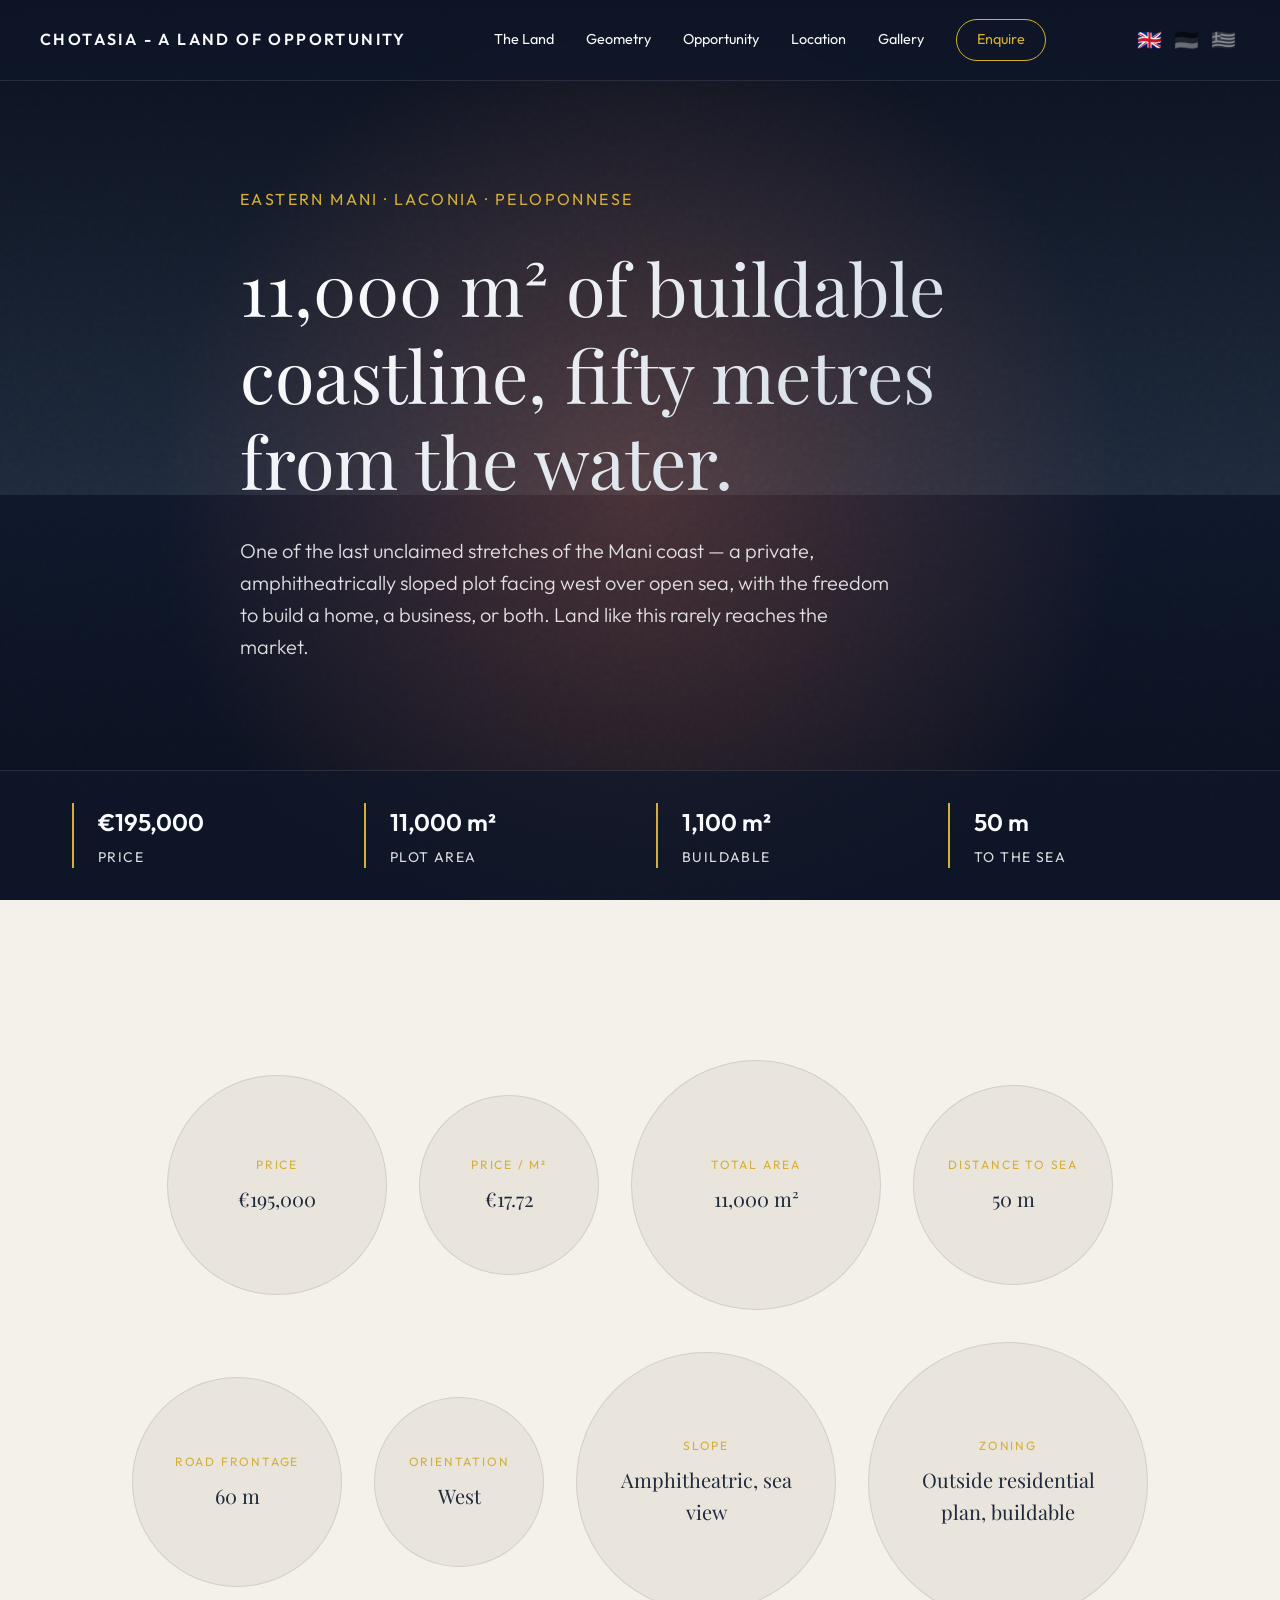
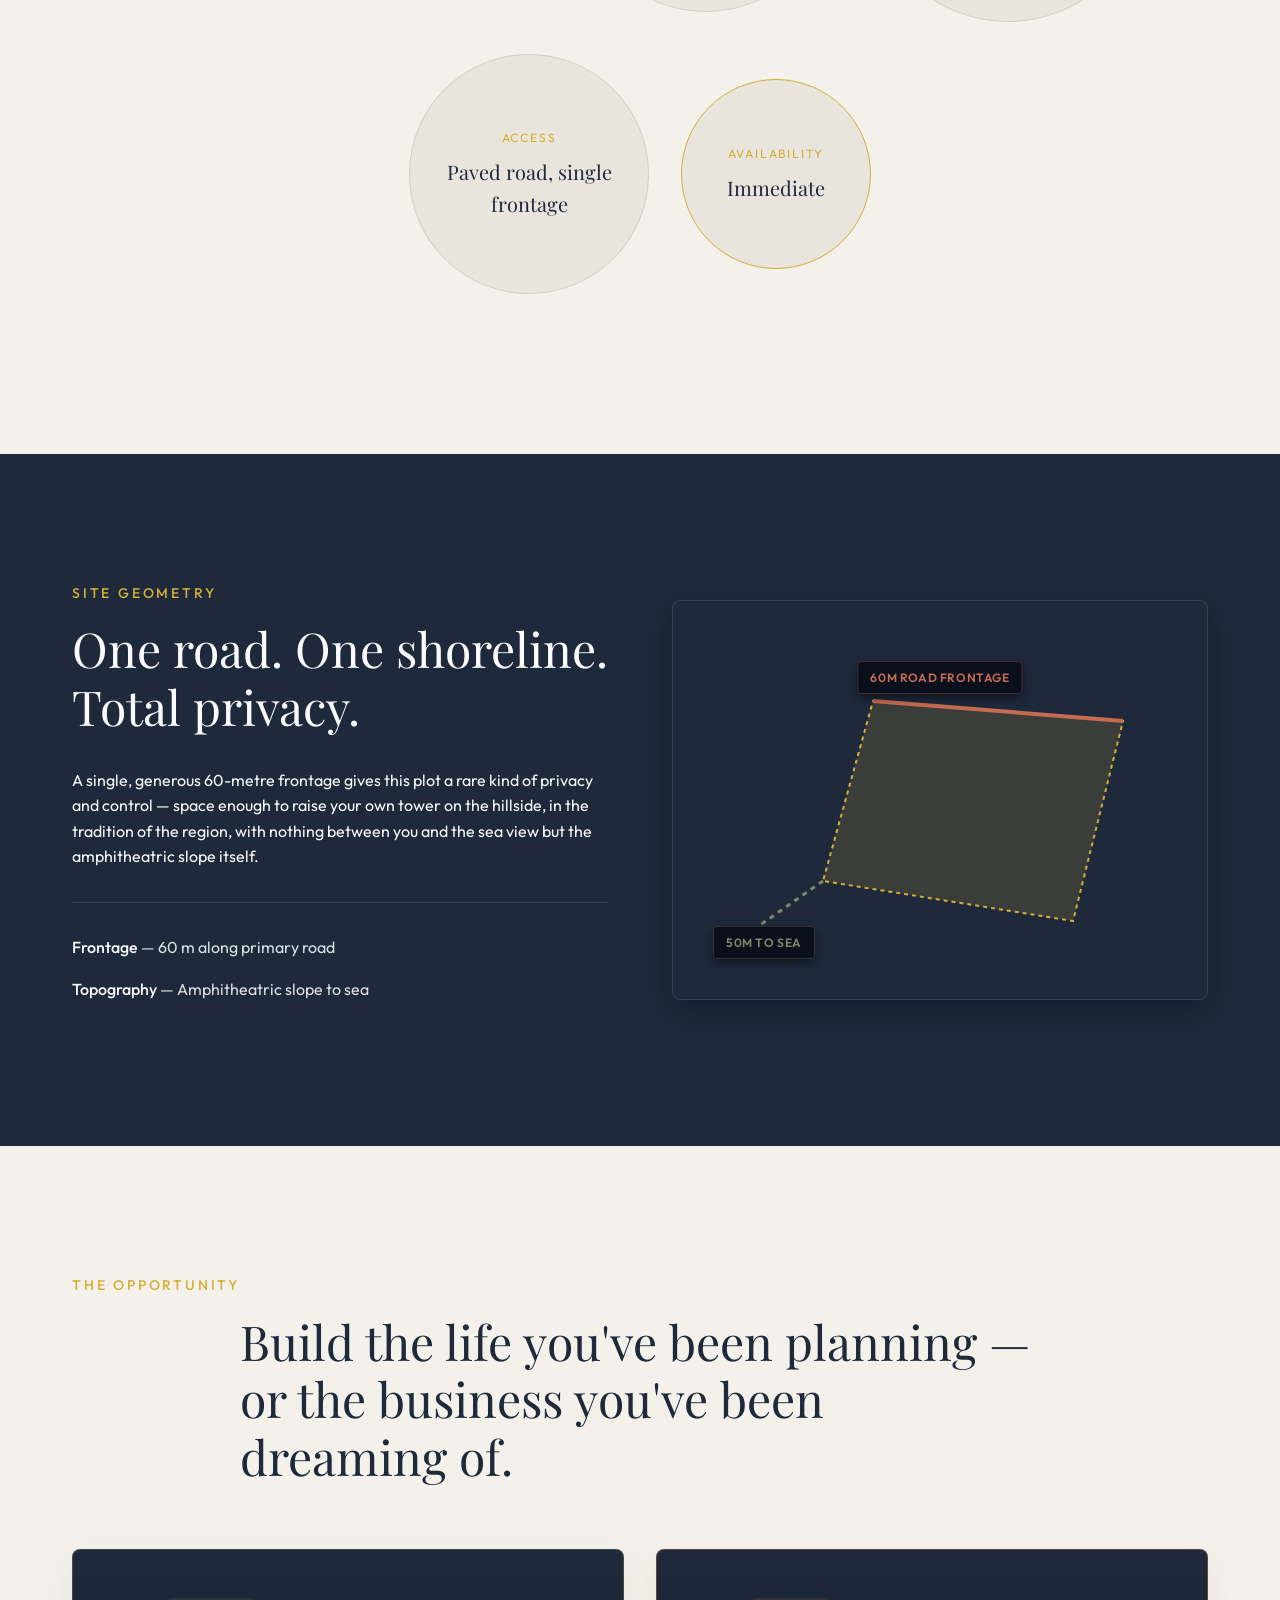
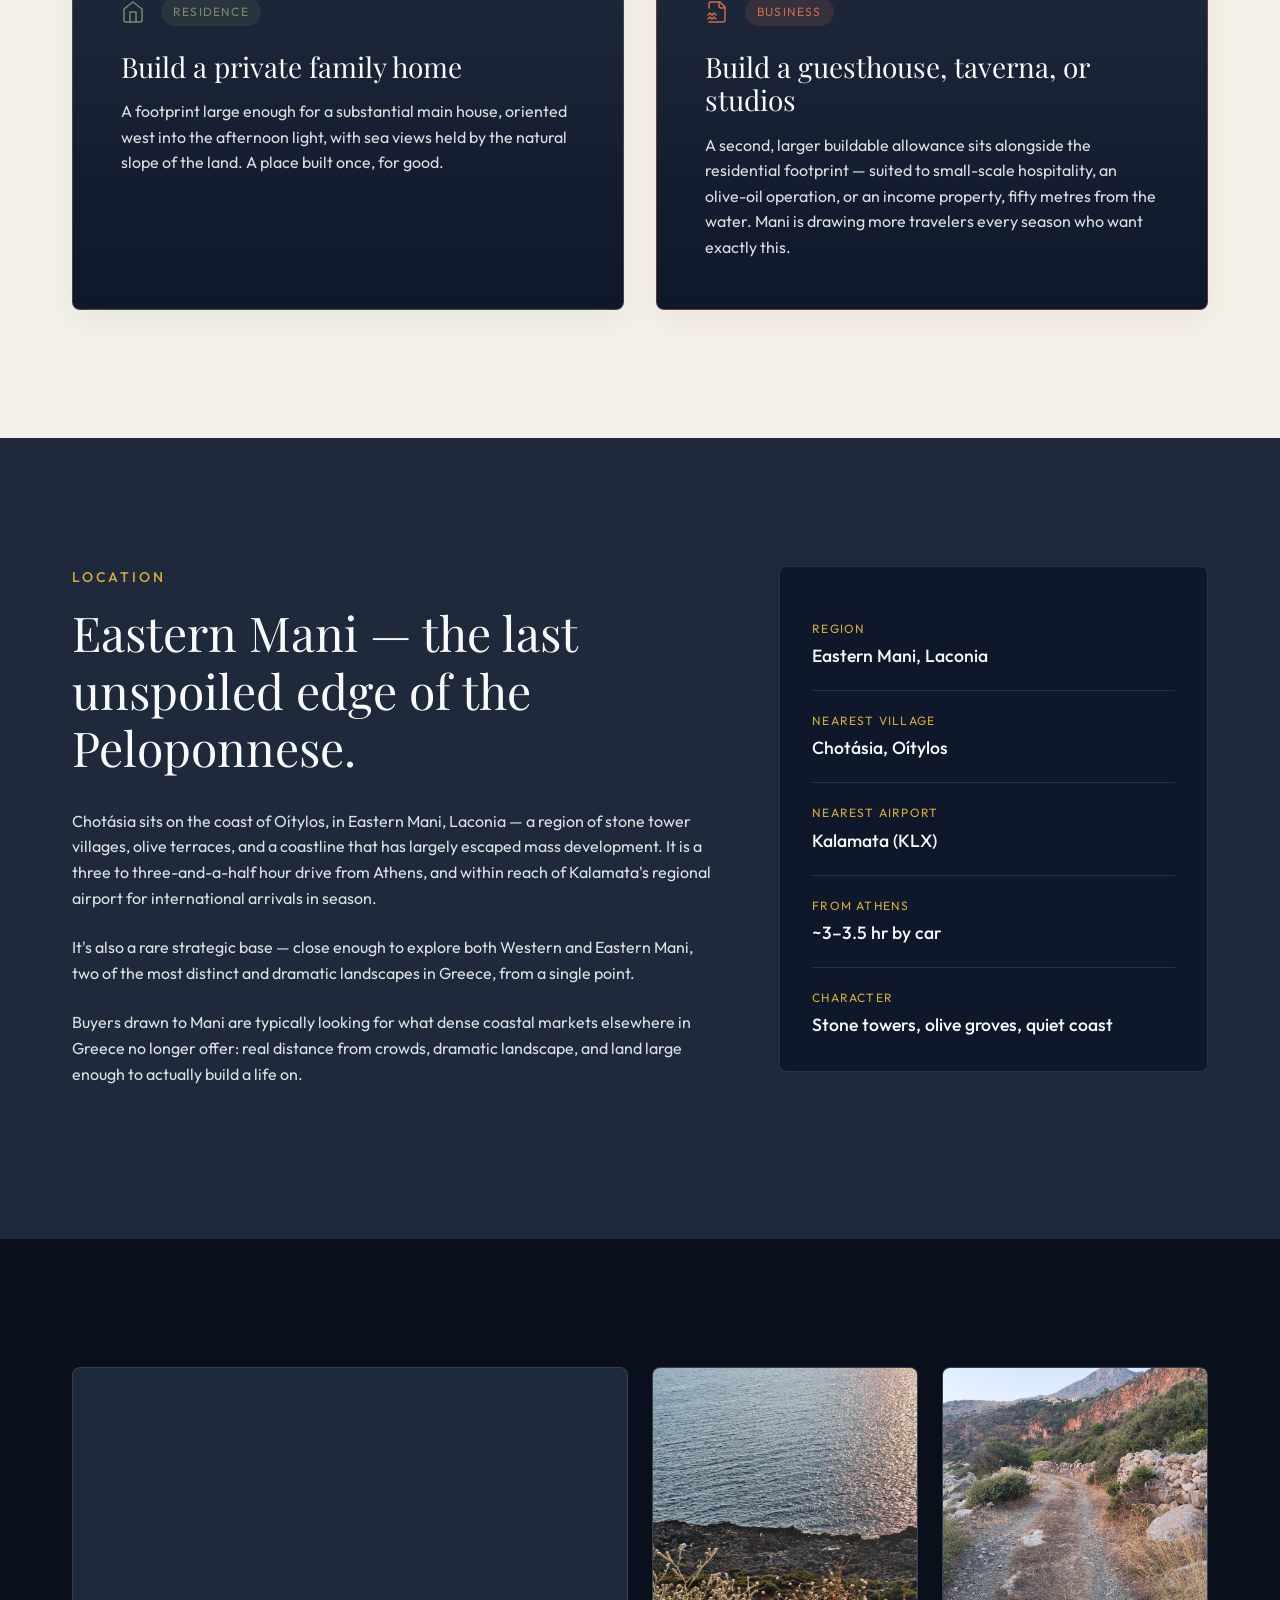
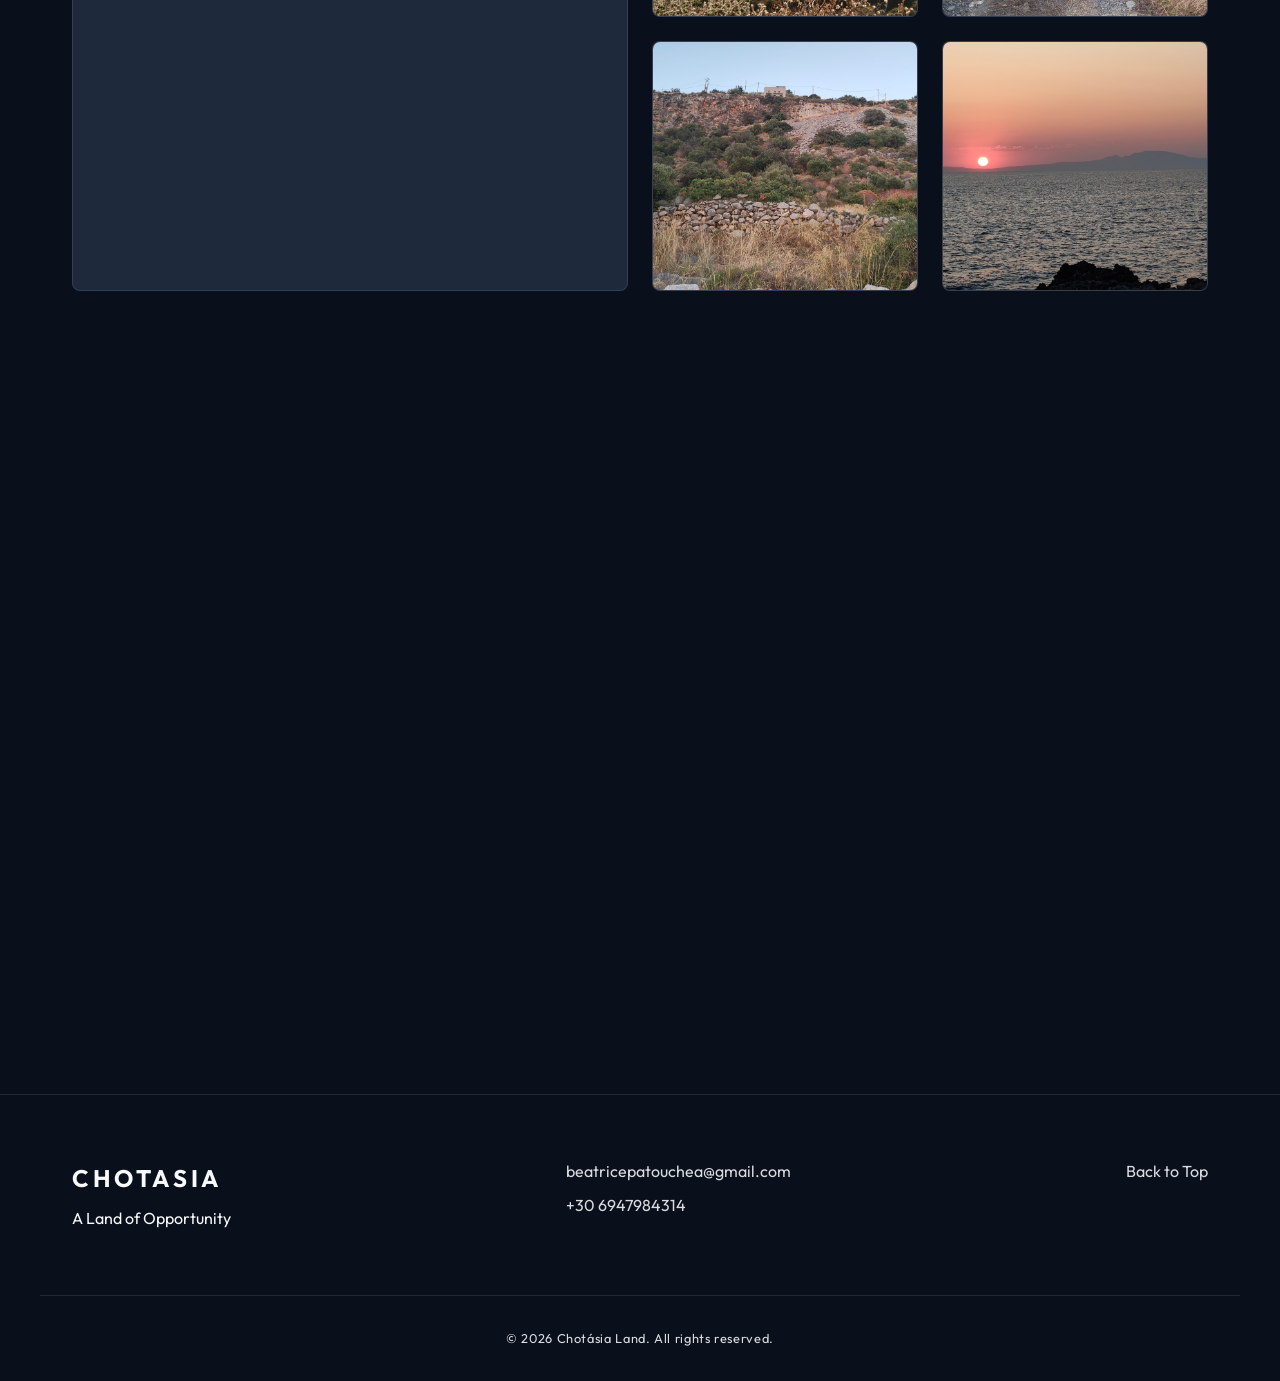
==== commit 2c7df6a0: "fix: greek typo, premium dark opportunity cards, flag emojis, mobile enquire icon" ====
--- a/index.html
+++ b/index.html
@@ -35,13 +35,18 @@
                 <a href="#gallery"><span class="i18n en">Gallery</span><span class="i18n de">Galerie</span><span class="i18n gr">Συλλογή</span></a>
                 <a href="#contact" class="btn-outline"><span class="i18n en">Enquire</span><span class="i18n de">Anfrage</span><span class="i18n gr">Επικοινωνία</span></a>
             </div>
-            <div class="lang-switcher">
-                <button class="lang-btn active" data-lang="en">EN</button>
-                <button class="lang-btn" data-lang="de">DE</button>
-                <button class="lang-btn" data-lang="gr">GR</button>
-            </div>
-            <div class="menu-toggle" id="menu-toggle">
-                <span></span><span></span><span></span>
+            <div class="nav-right">
+                <div class="lang-switcher">
+                    <button class="lang-btn active" data-lang="en">🇬🇧</button>
+                    <button class="lang-btn" data-lang="de">🇩🇪</button>
+                    <button class="lang-btn" data-lang="gr">🇬🇷</button>
+                </div>
+                <a href="#contact" class="mobile-enquire-icon">
+                    <svg viewBox="0 0 24 24" fill="none" stroke="currentColor" stroke-width="1.5" stroke-linecap="round" stroke-linejoin="round"><path d="M4 4h16c1.1 0 2 .9 2 2v12c0 1.1-.9 2-2 2H4c-1.1 0-2-.9-2-2V6c0-1.1.9-2 2-2z"></path><polyline points="22,6 12,13 2,6"></polyline></svg>
+                </a>
+                <div class="menu-toggle" id="menu-toggle">
+                    <span></span><span></span><span></span>
+                </div>
             </div>
         </div>
     </nav>
@@ -314,7 +319,7 @@
                     <p>
                         <span class="i18n en">Chotásia sits on the coast of Oítylos, in Eastern Mani, Laconia — a region of stone tower villages, olive terraces, and a coastline that has largely escaped mass development. It is a three to three-and-a-half hour drive from Athens, and within reach of Kalamata's regional airport for international arrivals in season.</span>
                         <span class="i18n de">Chotásia liegt an der Küste von Oítylos, in der Ostmani, Lakonien — einer Region mit Steintürmen, Olivenhainen und einer Küste, die weitgehend von Massenbebauung verschont geblieben ist. Athen ist drei bis dreieinhalb Autostunden entfernt, und der Regionalflughafen Kalamata ist saisonal für internationale Ankünfte erreichbar.</span>
-                        <span class="i18n gr">Η Χωτάσια βρίσκεται στην ακτή του Οιτύλου, στην Ανατολική Μάνη, Λακωνία — μια περιοχή με πέτρινα πυργόσπιτα, ελαιώνες, και μια ακτογραμμή που έχει σε μεγάλο βαθμό αποφύγει τη μαζική ανάπτυξη. Απέχει τρεις έως τρεισήμισι ώρες οδικώς από την Αθήνα, και βρίσκεται σε προσιτή απόσταση από το περιφερειακό αεροδρόμιο της Καλαμάτας για διεθνείς αφίξεις εποχιακά.</span>
+                        <span class="i18n gr">Η Χοτάσια βρίσκεται στην ακτή του Οιτύλου, στην Ανατολική Μάνη, Λακωνία — μια περιοχή με πέτρινα πυργόσπιτα, ελαιώνες, και μια ακτογραμμή που έχει σε μεγάλο βαθμό αποφύγει τη μαζική ανάπτυξη. Απέχει τρεις έως τρεισήμισι ώρες οδικώς από την Αθήνα, και βρίσκεται σε προσιτή απόσταση από το περιφερειακό αεροδρόμιο της Καλαμάτας για διεθνείς αφίξεις εποχιακά.</span>
                     </p>
                     <p>
                         <span class="i18n en">It's also a rare strategic base — close enough to explore both Western and Eastern Mani, two of the most distinct and dramatic landscapes in Greece, from a single point.</span>
@@ -345,7 +350,7 @@
                                 <span class="i18n en">Nearest village</span><span class="i18n de">Nächstes Dorf</span><span class="i18n gr">Πλησιέστερο χωριό</span>
                             </span>
                             <span class="list-val">
-                                <span class="i18n en">Chotásia, Oítylos</span><span class="i18n de">Chotásia, Oítylos</span><span class="i18n gr">Χωτάσια, Οίτυλος</span>
+                                <span class="i18n en">Chotásia, Oítylos</span><span class="i18n de">Chotásia, Oítylos</span><span class="i18n gr">Χοτάσια, Οίτυλος</span>
                             </span>
                         </li>
                         <li>
@@ -470,7 +475,7 @@
                         <div class="qf-val">
                             <span class="i18n en">Chotásia, Oítylos, 23062</span>
                             <span class="i18n de">Chotásia, Oítylos, 23062</span>
-                            <span class="i18n gr">Χωτάσια, Οίτυλος, 23062</span>
+                            <span class="i18n gr">Χοτάσια, Οίτυλος, 23062</span>
                         </div>
                     </div>
                     <div class="qf-item">
--- a/styles.css
+++ b/styles.css
@@ -130,7 +130,9 @@
     display: flex;
     justify-content: space-between;
     align-items: center;
-    height: 80px;
+    min-height: 80px;
+    height: auto;
+    padding: 1rem 0;
 }
 
 .nav-brand {
@@ -169,24 +171,38 @@
     color: var(--bg-base);
 }
 
+.nav-right {
+    display: flex;
+    align-items: center;
+    gap: 1rem;
+}
+
 .lang-switcher {
     display: flex;
-    gap: 0.5rem;
+    gap: 0.25rem;
 }
 
 .lang-btn {
     background: none;
     border: none;
-    color: var(--text-muted);
     cursor: pointer;
-    font-size: 0.8rem;
-    font-weight: 600;
+    font-size: 1.25rem;
     padding: 0.25rem;
     transition: var(--transition);
+    filter: grayscale(100%) opacity(50%);
 }
 
 .lang-btn.active, .lang-btn:hover {
-    color: var(--text-main);
+    filter: grayscale(0%) opacity(100%);
+}
+
+.mobile-enquire-icon {
+    display: none;
+    color: var(--accent);
+    width: 24px;
+    height: 24px;
+    align-items: center;
+    justify-content: center;
 }
 
 .menu-toggle {
@@ -544,14 +560,27 @@
     stroke: var(--accent);
 }
 
+.theme-light .opp-card {
+    background: linear-gradient(180deg, var(--bg-alt) 0%, var(--bg-base) 100%);
+    color: var(--text-main);
+}
+
+.theme-light .opp-card .card-title {
+    color: var(--text-main);
+}
+
+.theme-light .opp-card .card-body {
+    color: var(--text-muted);
+}
+
 .theme-light .opp-residence {
-    background: linear-gradient(180deg, rgba(124, 136, 104, 0.1) 0%, var(--bg-stone) 100%);
-    border-color: rgba(124, 136, 104, 0.2);
+    border-color: rgba(124, 136, 104, 0.4);
+    box-shadow: 0 10px 30px rgba(124, 136, 104, 0.1);
 }
 
 .theme-light .opp-business {
-    background: linear-gradient(180deg, rgba(200, 107, 83, 0.1) 0%, var(--bg-stone) 100%);
-    border-color: rgba(200, 107, 83, 0.2);
+    border-color: rgba(200, 107, 83, 0.4);
+    box-shadow: 0 10px 30px rgba(200, 107, 83, 0.1);
 }
 
 .theme-light .opp-residence .opp-icon { stroke: var(--accent-olive); }
@@ -881,8 +910,30 @@
 @media (max-width: 768px) {
     .nav-links { display: none; }
     .menu-toggle { display: flex; }
+    .mobile-enquire-icon { display: flex; }
     
-    .headline { font-size: 2.5rem; }
+    .nav-brand {
+        font-size: 0.9rem;
+        line-height: 1.4;
+        max-width: 60%;
+    }
+    
+    .hero {
+        height: auto;
+        min-height: auto;
+        display: block; /* Switch to block to prevent any flex overflow upward */
+        padding-top: 140px; /* Safe clearance for wrapped navbar */
+        padding-bottom: 2rem;
+    }
+    
+    .hero-content {
+        display: block;
+        padding: 0;
+        margin-bottom: 3rem;
+    }
+    
+    .headline { font-size: 2.2rem; margin-bottom: 1.5rem; }
+    .subheadline { font-size: 1.1rem; }
     .hero-stats { grid-template-columns: 1fr; gap: 1.5rem; }
     
     .opp-cards-wrapper { grid-template-columns: 1fr; }
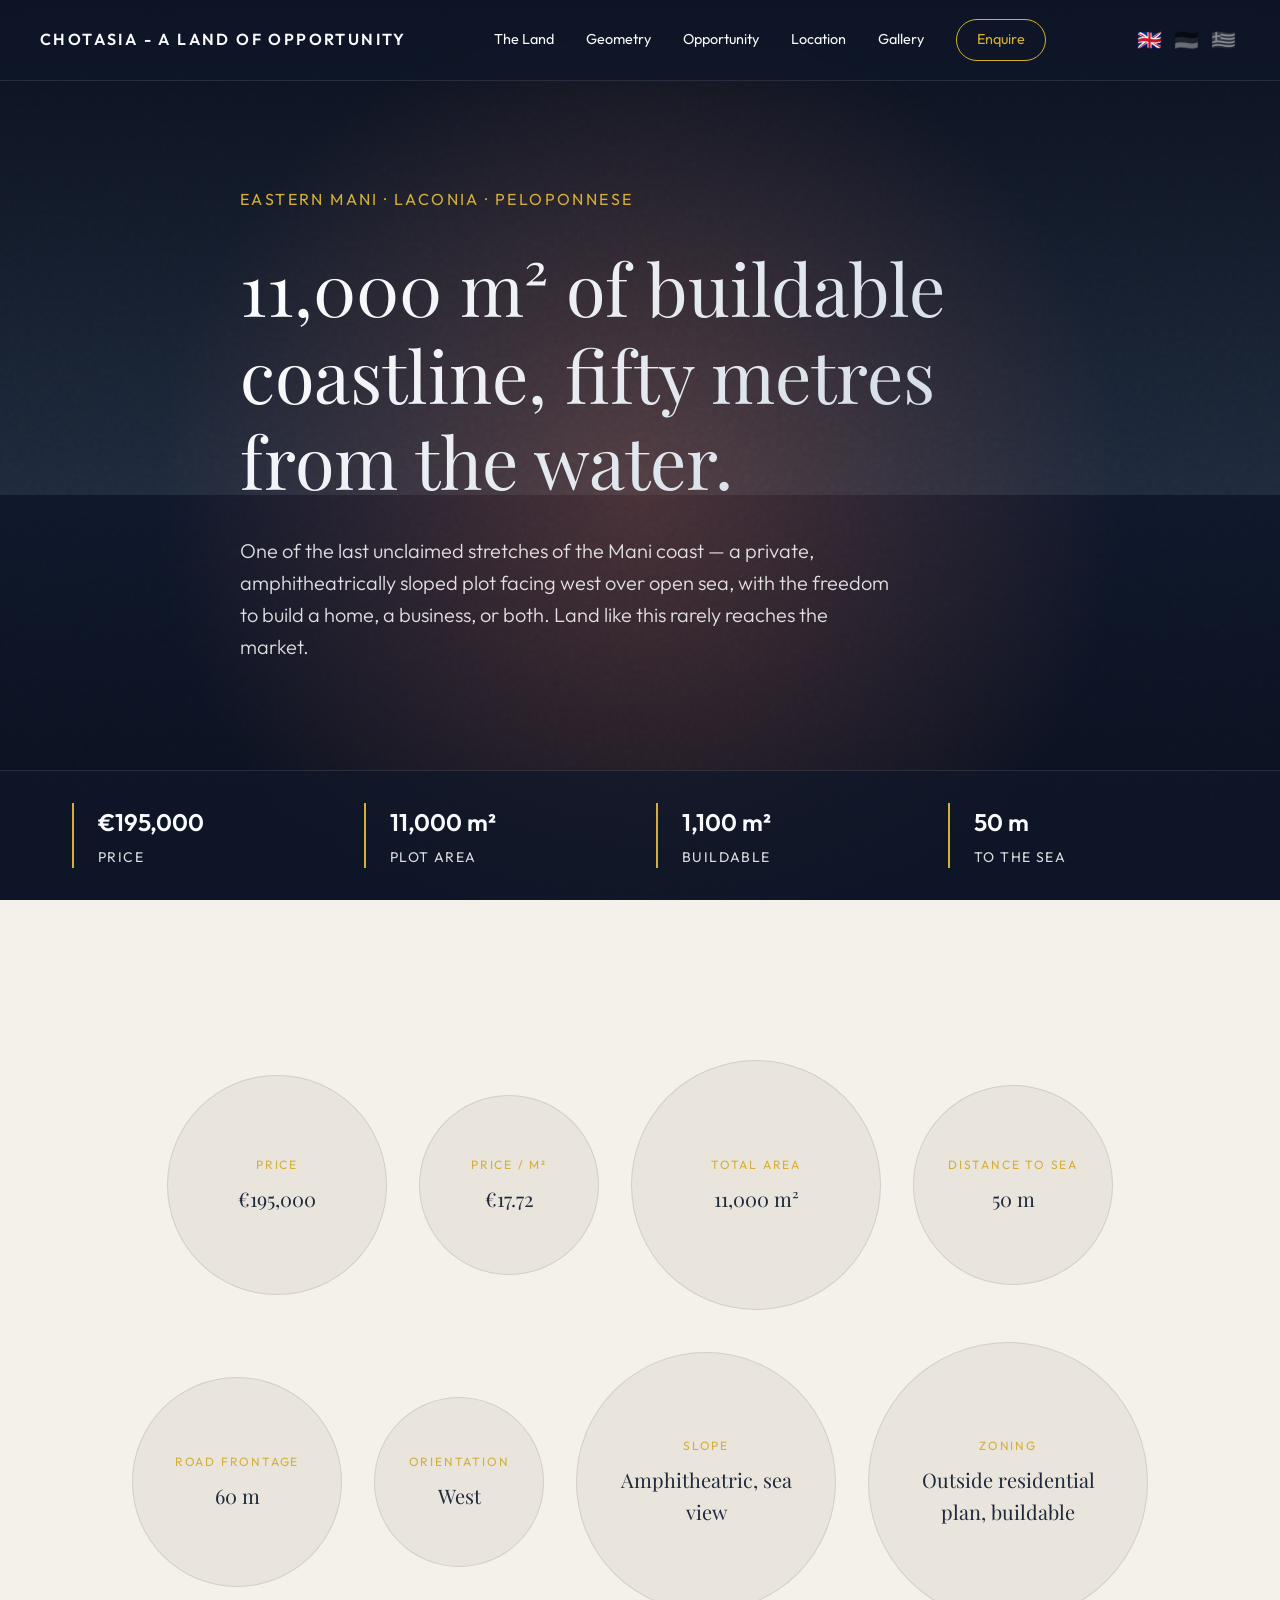
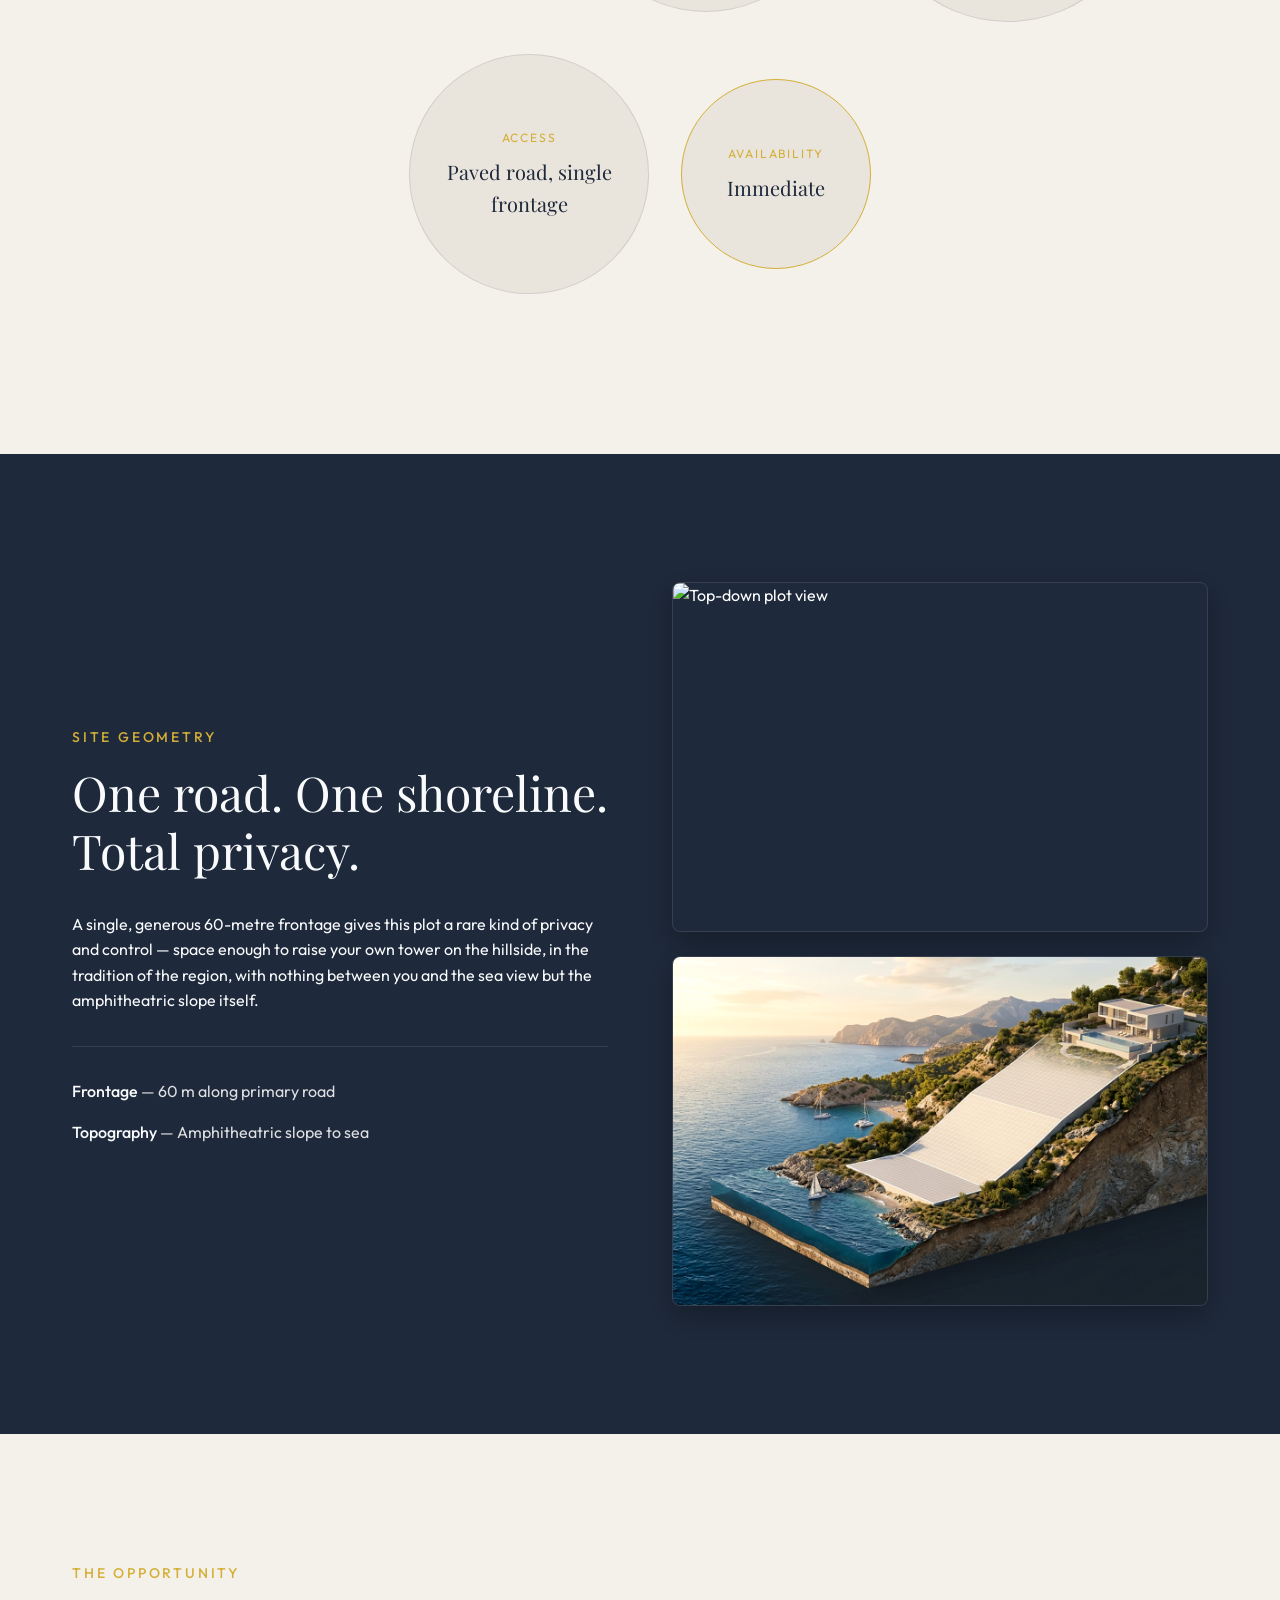
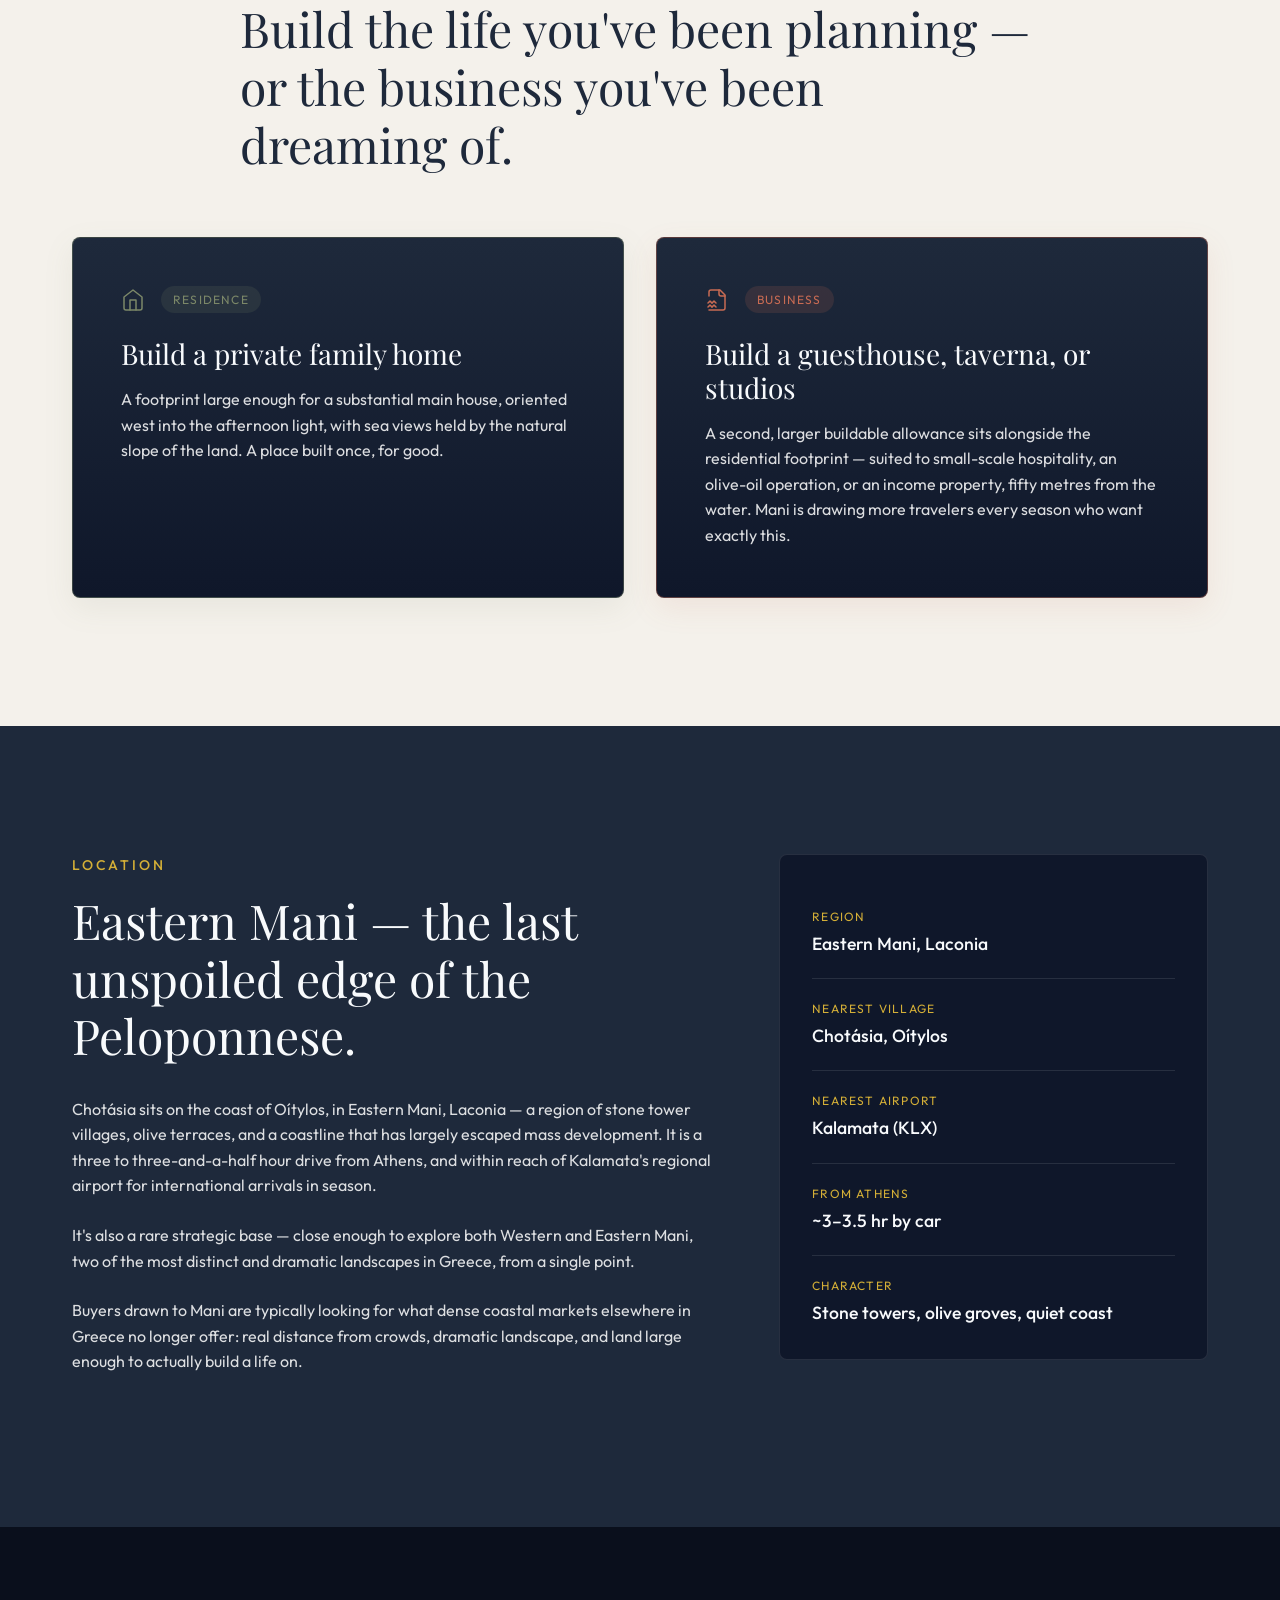
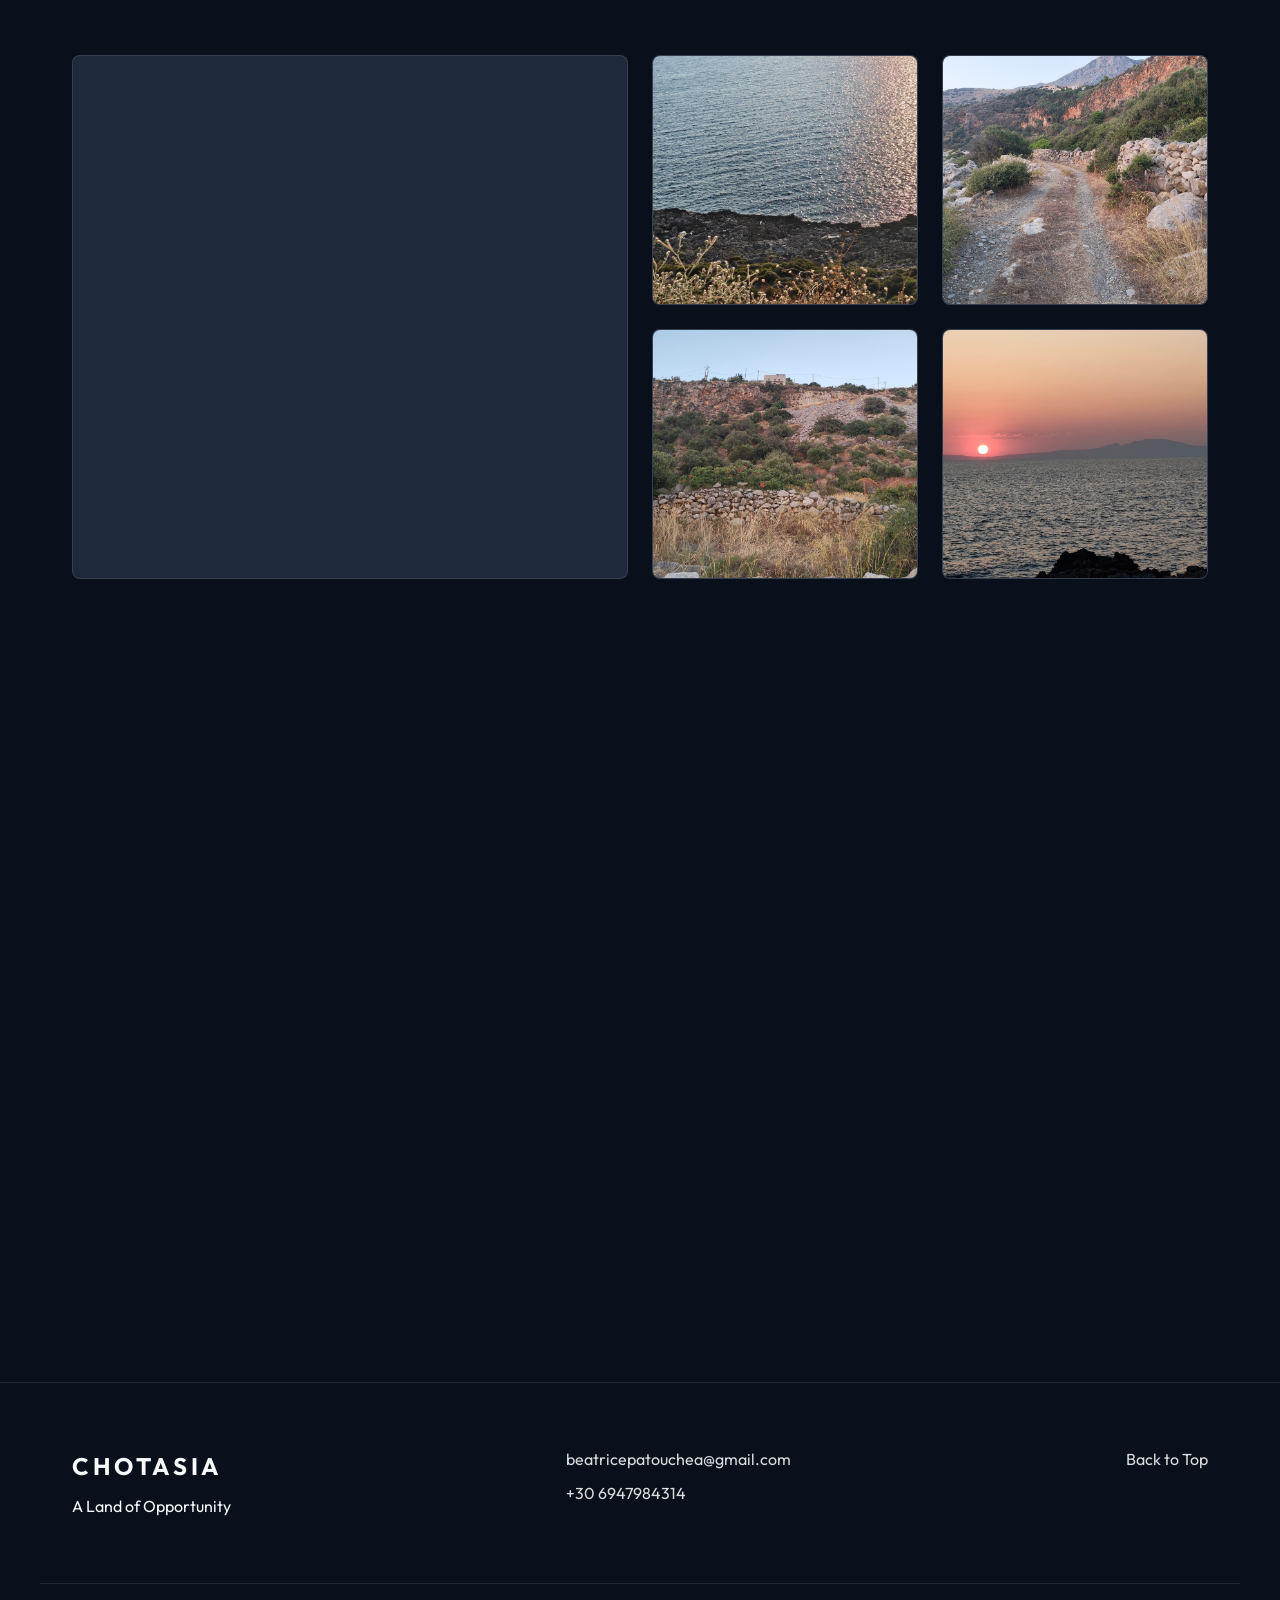
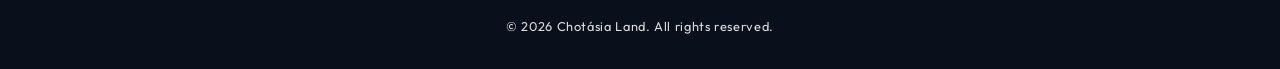
==== commit 29be4338: "feat: replace geometry map with enhanced plot photo and 3D slope diagram" ====
--- a/index.html
+++ b/index.html
@@ -201,37 +201,9 @@
             </div>
             
             <div class="geometry-interactive reveal-right">
-                <div class="map-survey-wrapper">
-                    <div class="map-container-locked">
-                        <iframe 
-                            src="https://maps.google.com/maps?q=36.729489,22.334789&t=k&z=17&ie=UTF8&iwloc=&output=embed" 
-                            width="100%" 
-                            height="100%" 
-                            style="border:0;" 
-                            allowfullscreen="" 
-                            loading="lazy" 
-                            referrerpolicy="no-referrer-when-downgrade">
-                        </iframe>
-                    </div>
-                    
-                    <!-- Bespoke SVG Survey Overlay -->
-                    <svg class="survey-overlay" width="100%" height="100%" preserveAspectRatio="none">
-                        <!-- Plot Boundary -->
-                        <polygon points="200,100 450,120 400,320 150,280" class="survey-plot" />
-                        
-                        <!-- 60m Road Frontage -->
-                        <line x1="200" y1="100" x2="450" y2="120" class="survey-road" />
-                        
-                        <!-- 50m to Sea -->
-                        <line x1="150" y1="280" x2="50" y2="350" class="survey-sea" />
-                        <circle cx="50" cy="350" r="4" class="survey-node" />
-                    </svg>
-                    
-                    <!-- Labels -->
-                    <div class="survey-labels">
-                        <div class="s-label s-road"><span class="i18n en">60m Road Frontage</span><span class="i18n de">60m Straßenfront</span><span class="i18n gr">60μ Πρόσοψη</span></div>
-                        <div class="s-label s-sea"><span class="i18n en">50m to Sea</span><span class="i18n de">50m zum Meer</span><span class="i18n gr">50μ στη Θάλασσα</span></div>
-                    </div>
+                <div class="visual-stack">
+                    <img src="sources/plot_map.jpg" alt="Top-down plot view" class="geo-img top-down">
+                    <img src="sources/3d_slope.jpg" alt="3D Topographic view" class="geo-img isometric">
                 </div>
             </div>
         </div>
--- a/styles.css
+++ b/styles.css
@@ -428,97 +428,37 @@
     font-weight: 500;
 }
 
-/* Map Container / Survey Graphic */
-.map-survey-wrapper {
-    position: relative;
+/* Visual Stack */
+.visual-stack {
+    display: flex;
+    flex-direction: column;
+    gap: 1.5rem;
     width: 100%;
-    height: 400px;
+}
+
+.geo-img {
+    width: 100%;
     border-radius: 8px;
-    overflow: hidden;
     border: 1px solid var(--border);
     box-shadow: 0 10px 30px rgba(0,0,0,0.3);
     transition: var(--transition);
-    background: var(--bg-alt);
-}
-
-.map-survey-wrapper:hover {
+    object-fit: cover;
+}
+
+.geo-img.top-down {
+    height: 350px;
+    filter: contrast(1.1) saturate(1.1);
+}
+
+.geo-img.isometric {
+    height: 350px;
+    filter: contrast(1.05);
+}
+
+.geo-img:hover {
     border-color: var(--accent);
+    transform: translateY(-5px);
     box-shadow: 0 15px 40px rgba(212, 175, 55, 0.15);
-}
-
-.map-container-locked {
-    width: 100%;
-    height: 100%;
-    pointer-events: none; /* Locks the iframe from interaction */
-    opacity: 0.7; /* Dims the map to let the survey overlay pop */
-    filter: grayscale(30%) contrast(120%);
-}
-
-.survey-overlay {
-    position: absolute;
-    top: 0;
-    left: 0;
-    pointer-events: none;
-    z-index: 10;
-}
-
-.survey-plot {
-    fill: rgba(212, 175, 55, 0.15);
-    stroke: var(--accent);
-    stroke-width: 2;
-    stroke-dasharray: 4,4;
-}
-
-.survey-road {
-    stroke: var(--accent-terracotta);
-    stroke-width: 4;
-}
-
-.survey-sea {
-    stroke: var(--accent-olive);
-    stroke-width: 3;
-    stroke-dasharray: 5,5;
-}
-
-.survey-node {
-    fill: var(--accent-olive);
-}
-
-.survey-labels {
-    position: absolute;
-    top: 0;
-    left: 0;
-    width: 100%;
-    height: 100%;
-    pointer-events: none;
-    z-index: 20;
-}
-
-.s-label {
-    position: absolute;
-    background: var(--bg-darkest);
-    padding: 6px 12px;
-    border-radius: 4px;
-    font-size: 0.75rem;
-    font-weight: 600;
-    letter-spacing: 0.05em;
-    text-transform: uppercase;
-    box-shadow: 0 4px 10px rgba(0,0,0,0.5);
-}
-
-.s-road {
-    top: 60px;
-    left: 50%;
-    transform: translateX(-50%);
-    color: var(--accent-terracotta);
-    border: 1px solid rgba(200, 107, 83, 0.3);
-}
-
-.s-sea {
-    bottom: 40px;
-    left: 40px;
-    color: var(--accent-olive);
-    border: 1px solid rgba(124, 136, 104, 0.3);
 }
 
 /* Opportunity */
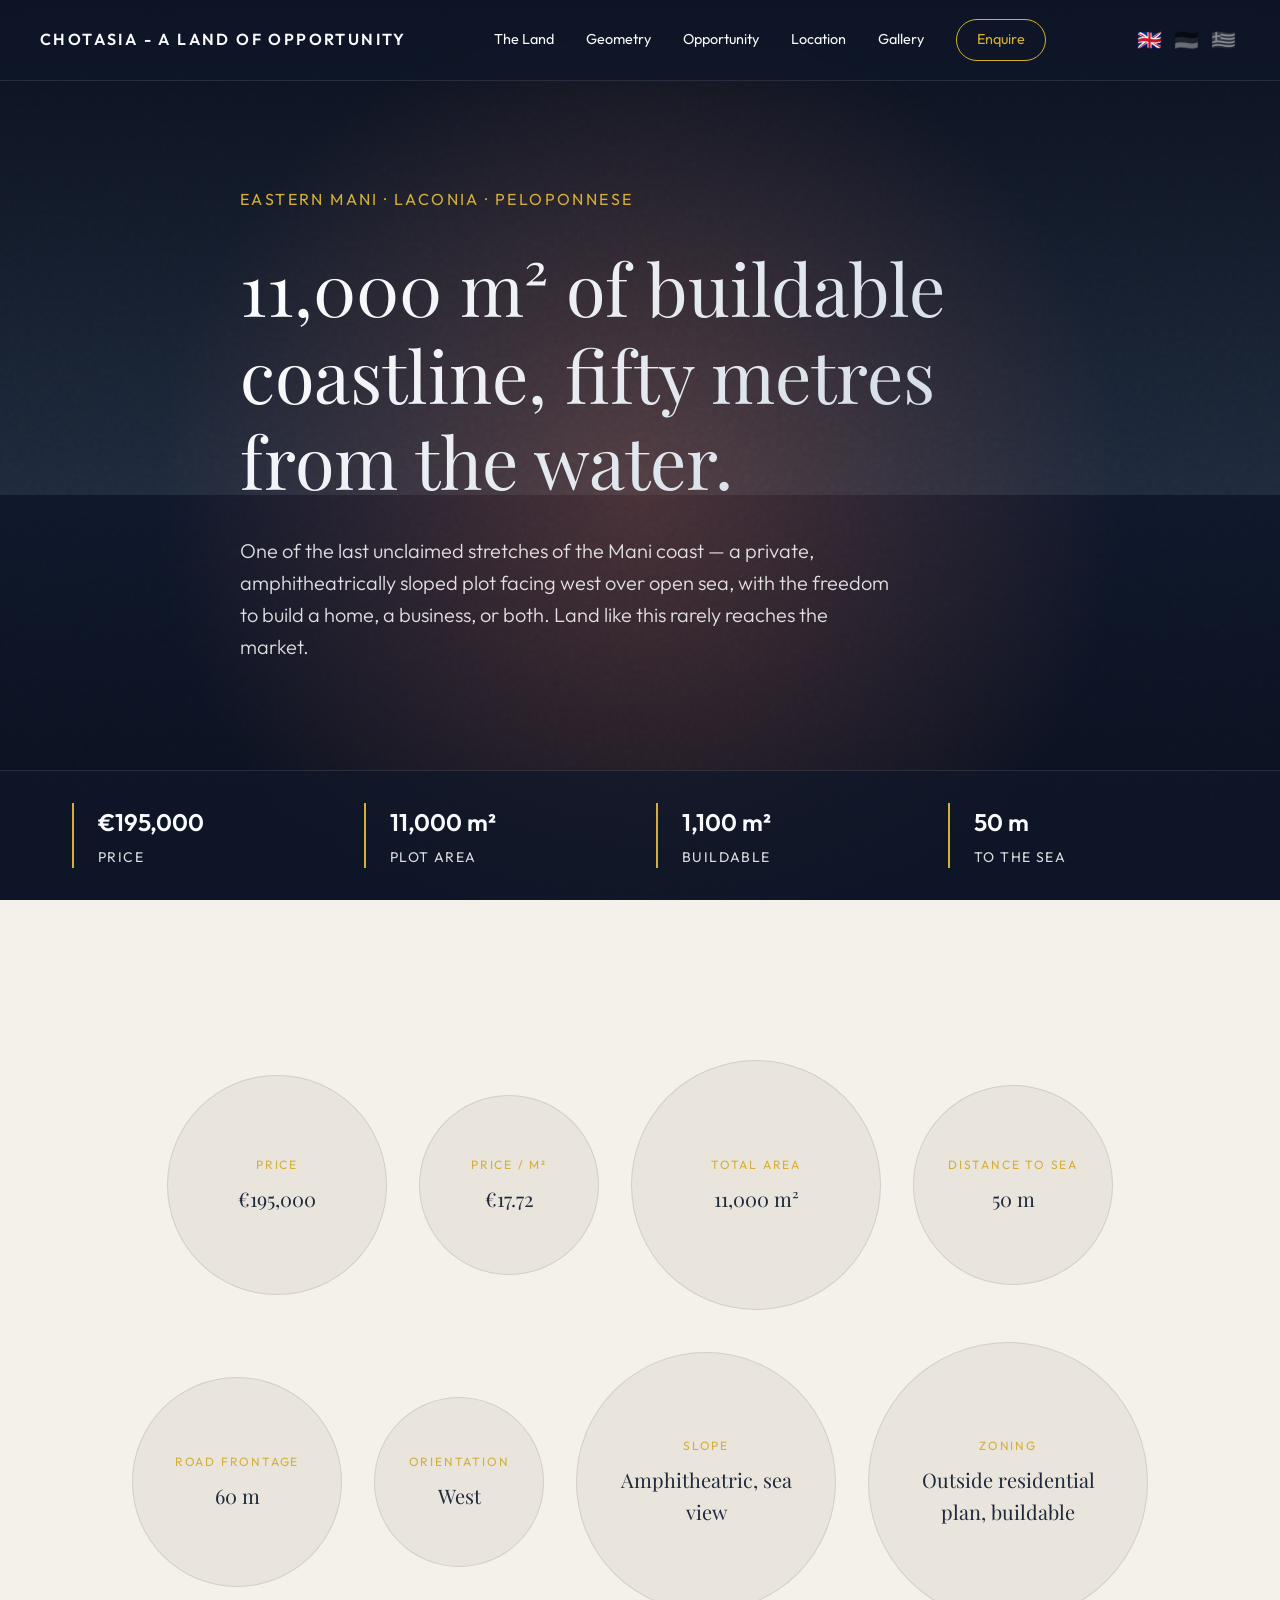
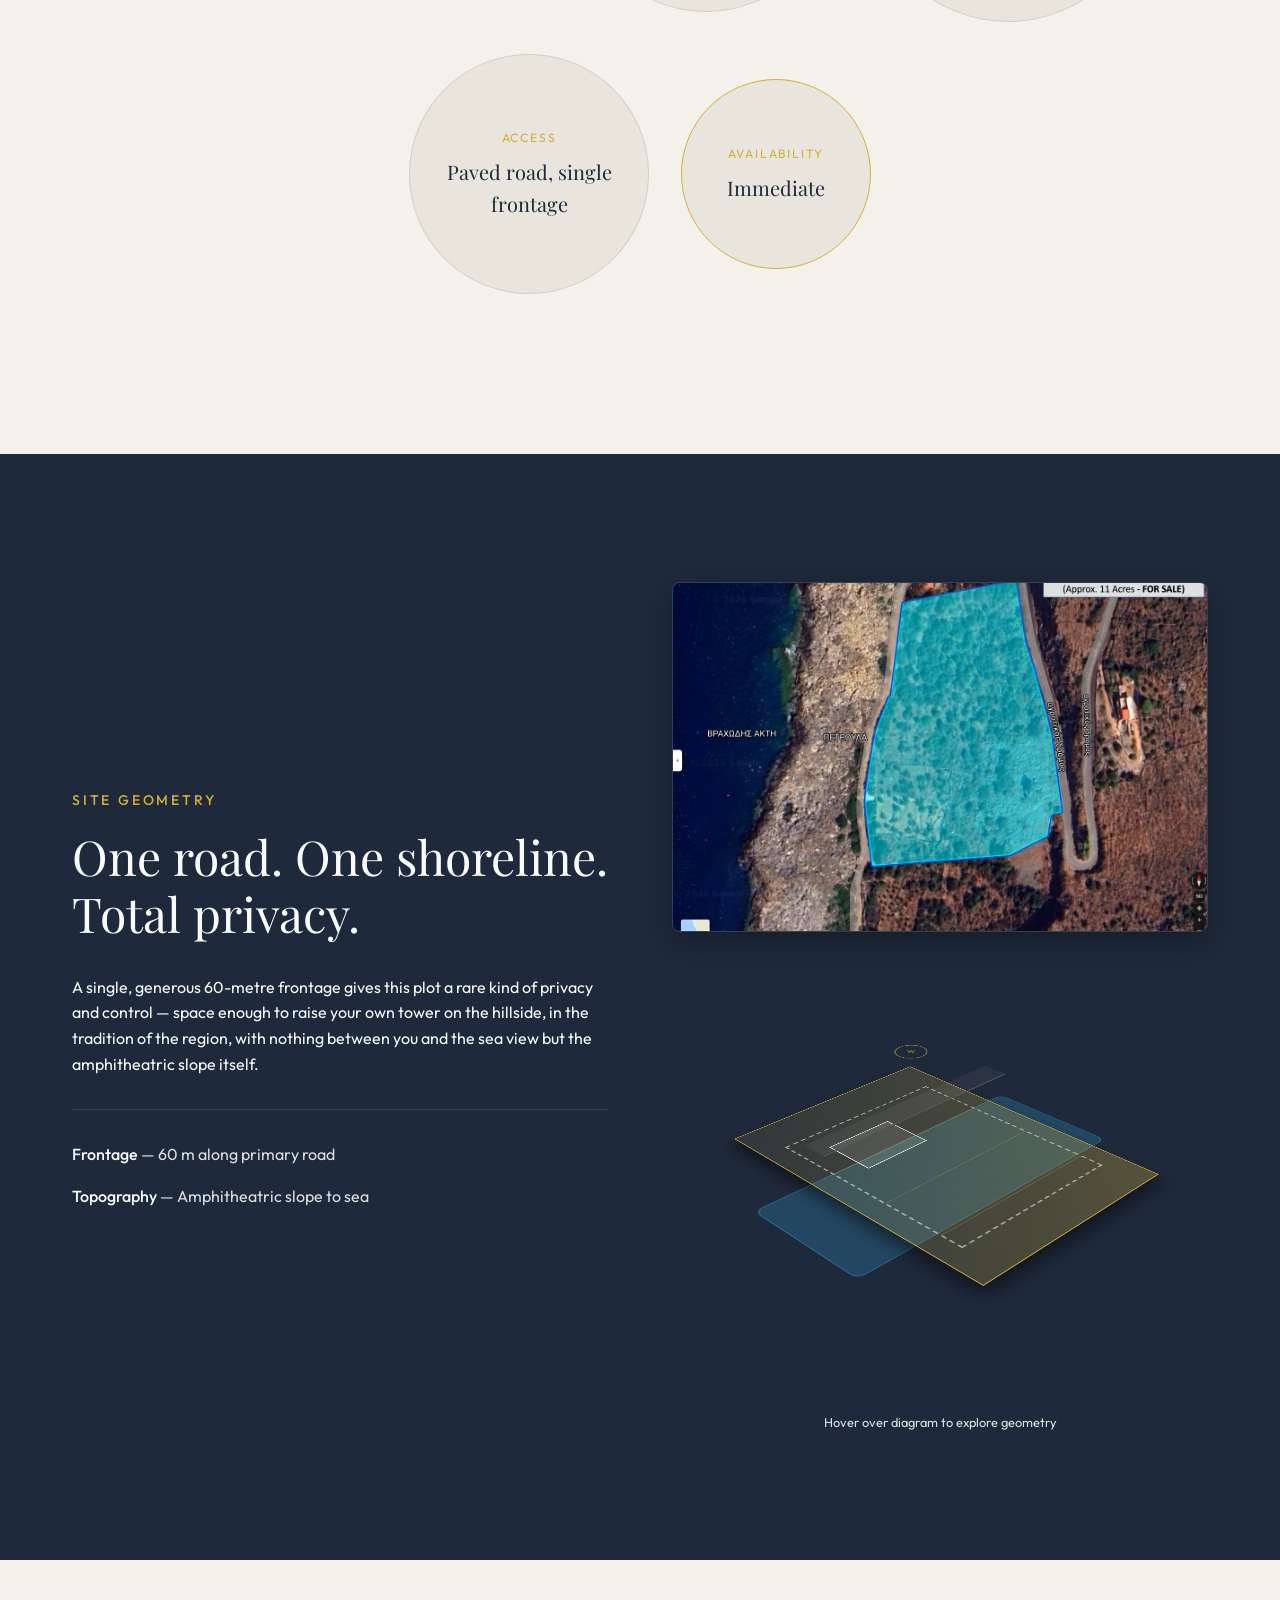
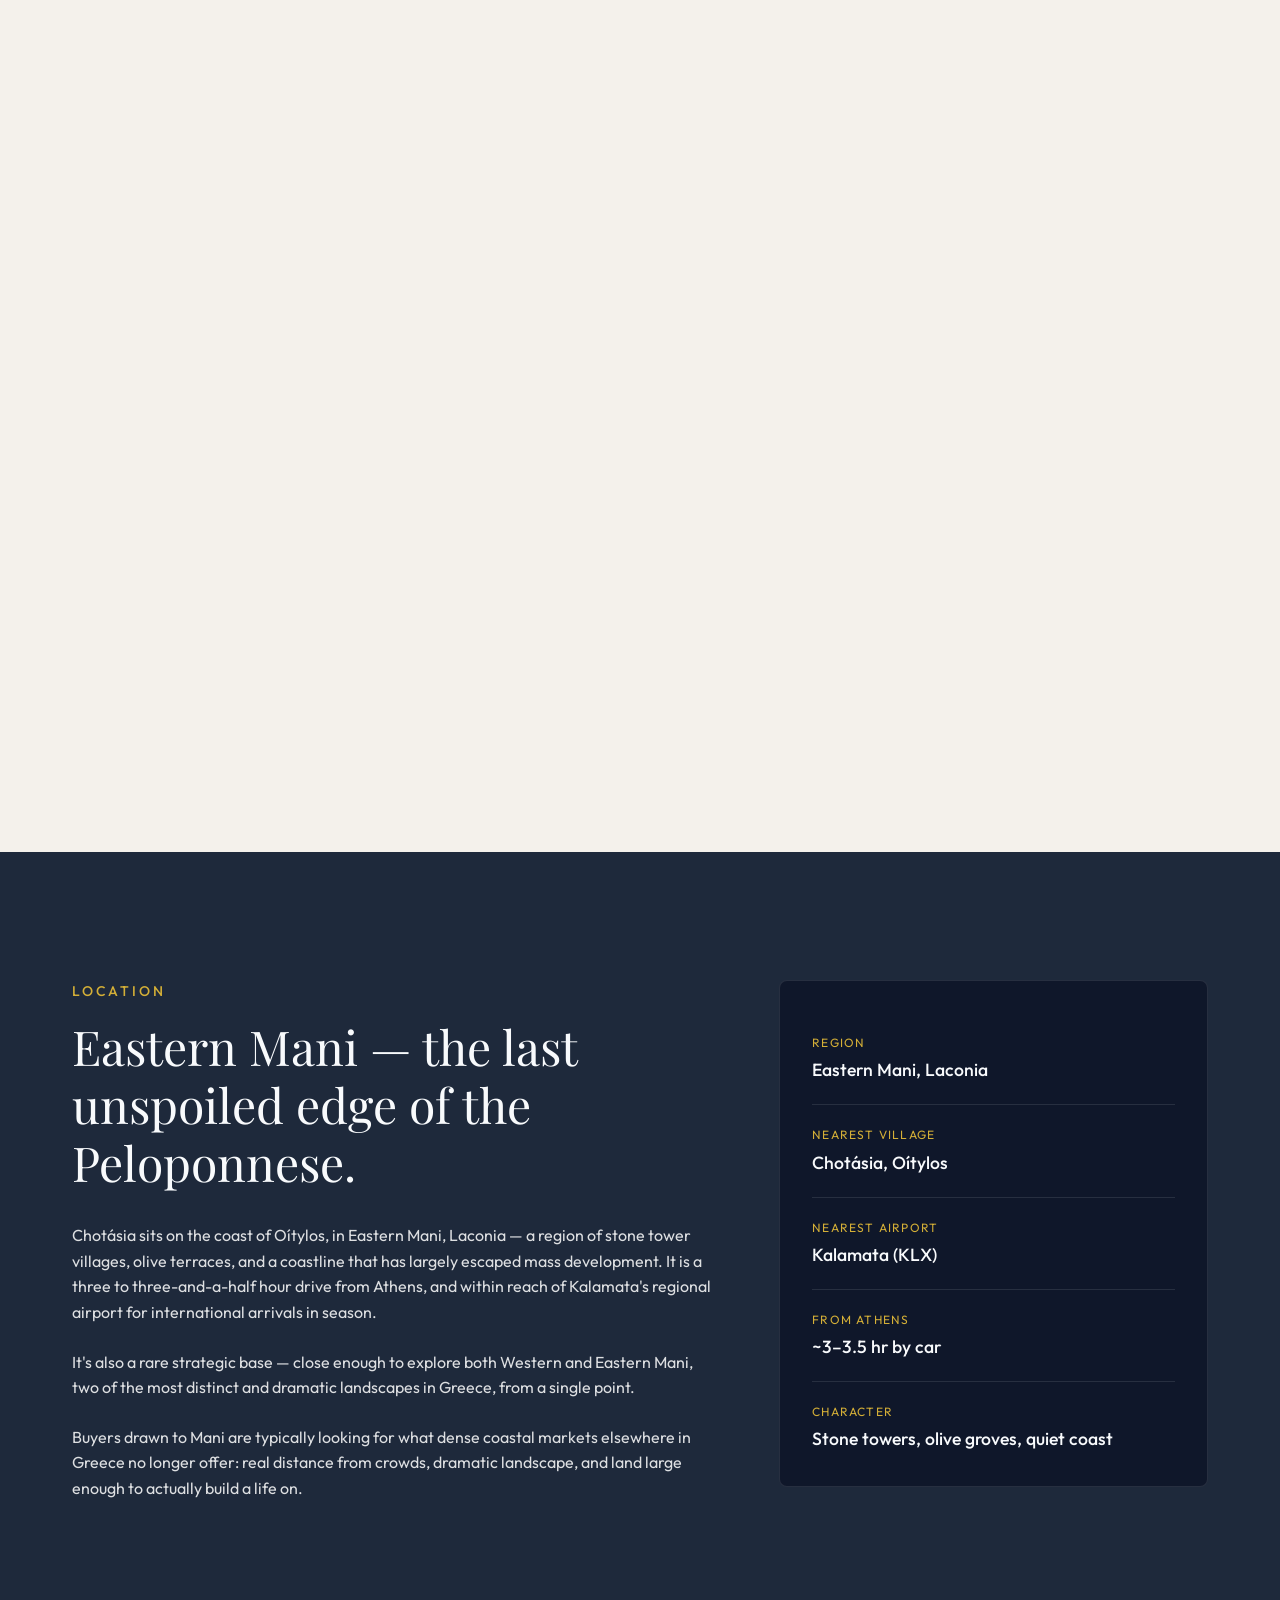
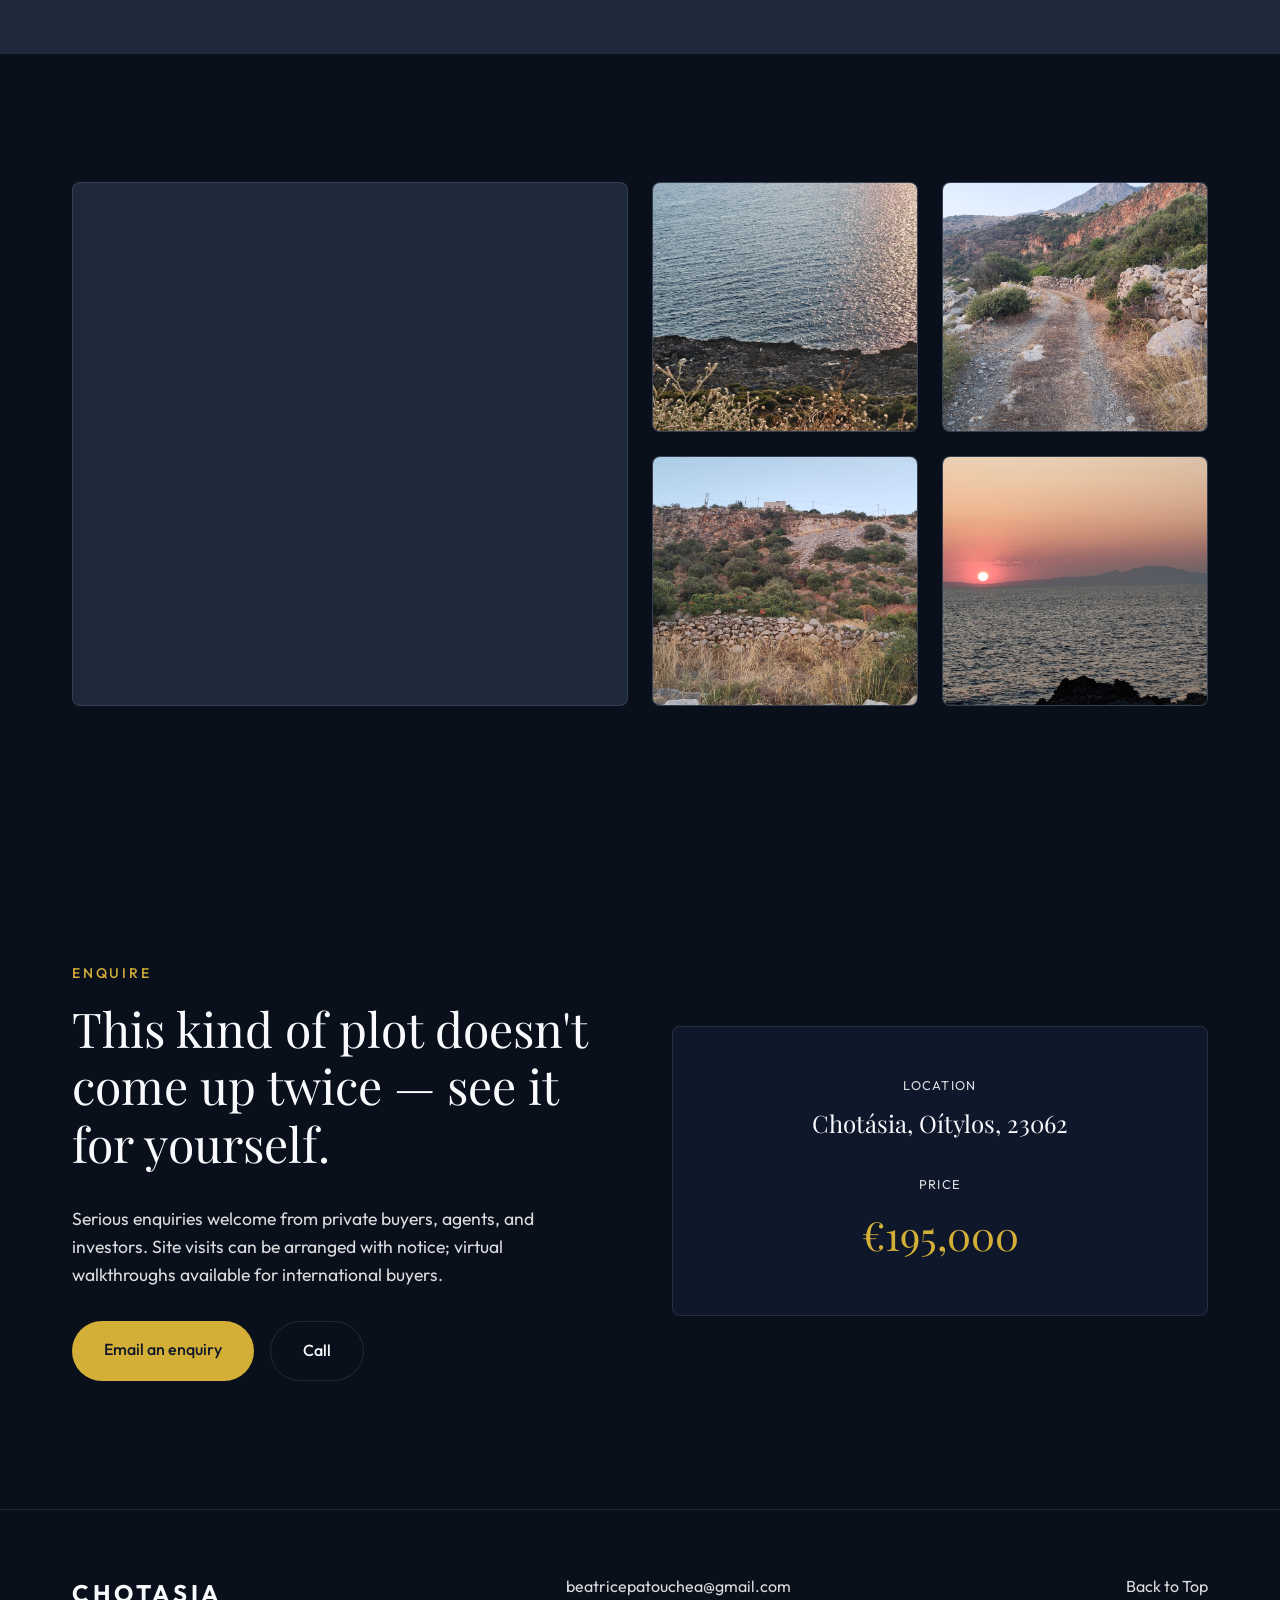
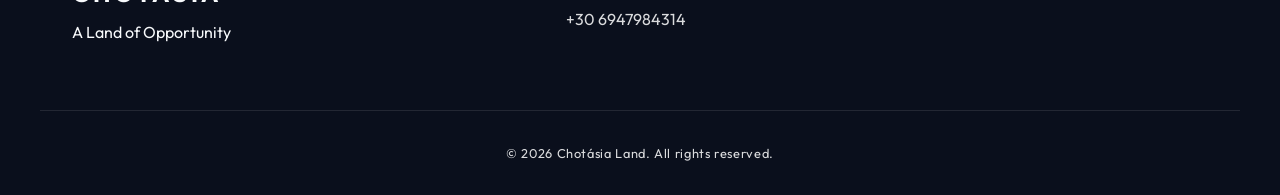
==== commit 83f5435e: "refactor: restore interactive 3d css graph" ====
--- a/index.html
+++ b/index.html
@@ -203,7 +203,33 @@
             <div class="geometry-interactive reveal-right">
                 <div class="visual-stack">
                     <img src="sources/plot_map.jpg" alt="Top-down plot view" class="geo-img top-down">
-                    <img src="sources/3d_slope.jpg" alt="3D Topographic view" class="geo-img isometric">
+                    <!-- Isometric interactive plot visualization -->
+                    <div class="iso-container">
+                        <div class="iso-scene">
+                            <div class="iso-water" data-tooltip="50m to sea / 50m zum Meer / 50μ. από θάλασσα">
+                                <div class="waves"></div>
+                            </div>
+                            <div class="iso-terrain">
+                                <div class="iso-plot-area">
+                                    <div class="build-zone"></div>
+                                    <div class="iso-slope-lines">
+                                        <span></span><span></span><span></span>
+                                    </div>
+                                </div>
+                            </div>
+                            <div class="iso-road" data-tooltip="60m frontage / 60m Straßenfront / 60μ. πρόσοψη"></div>
+                            
+                            <div class="compass">
+                                <div class="compass-arrow"></div>
+                                <span class="i18n en">W</span><span class="i18n de">W</span><span class="i18n gr">Δ</span>
+                            </div>
+                        </div>
+                    </div>
+                    <div class="interactive-hint">
+                        <span class="i18n en">Hover over diagram to explore geometry</span>
+                        <span class="i18n de">Über das Diagramm fahren, um die Geometrie zu erkunden</span>
+                        <span class="i18n gr">Περάστε το ποντίκι πάνω από το διάγραμμα</span>
+                    </div>
                 </div>
             </div>
         </div>
--- a/styles.css
+++ b/styles.css
@@ -450,9 +450,141 @@
     filter: contrast(1.1) saturate(1.1);
 }
 
-.geo-img.isometric {
+/* Isometric Interactive Diagram */
+.iso-container {
+    width: 100%;
+    height: 400px;
+    position: relative;
+    perspective: 1000px;
+    display: flex;
+    justify-content: center;
+    align-items: center;
+}
+
+.iso-scene {
+    width: 250px;
     height: 350px;
-    filter: contrast(1.05);
+    transform: rotateX(60deg) rotateZ(-45deg);
+    transform-style: preserve-3d;
+    transition: transform 0.8s ease;
+    cursor: grab;
+}
+
+.iso-container:hover .iso-scene {
+    transform: rotateX(50deg) rotateZ(-30deg);
+}
+
+.iso-scene:active {
+    cursor: grabbing;
+}
+
+.iso-water {
+    position: absolute;
+    bottom: -100px;
+    left: -50px;
+    width: 350px;
+    height: 150px;
+    background: rgba(56, 189, 248, 0.2);
+    border: 1px solid rgba(56, 189, 248, 0.4);
+    transform: translateZ(-20px);
+    border-radius: 10px;
+}
+
+.iso-terrain {
+    position: absolute;
+    top: 0;
+    left: 0;
+    width: 100%;
+    height: 100%;
+    background: linear-gradient(135deg, rgba(212, 175, 55, 0.1), rgba(212, 175, 55, 0.3));
+    border: 1px solid var(--accent);
+    transform: translateZ(0);
+    box-shadow: -10px 10px 20px rgba(0,0,0,0.5);
+    transition: var(--transition);
+}
+
+.iso-plot-area {
+    position: absolute;
+    top: 50px;
+    left: 25px;
+    width: 200px;
+    height: 250px;
+    border: 2px dashed rgba(255,255,255,0.5);
+}
+
+.build-zone {
+    position: absolute;
+    top: 30px;
+    left: 30px;
+    width: 80px;
+    height: 60px;
+    background: rgba(255,255,255,0.1);
+    border: 1px solid #fff;
+    transform: translateZ(10px);
+    transition: var(--transition);
+}
+
+.iso-road {
+    position: absolute;
+    top: -30px;
+    left: 0;
+    width: 100%;
+    height: 30px;
+    background: rgba(255,255,255,0.05);
+    border-bottom: 2px solid #555;
+    transform: translateZ(40px);
+}
+
+.iso-slope-lines span {
+    position: absolute;
+    width: 100%;
+    height: 1px;
+    background: rgba(212, 175, 55, 0.3);
+}
+.iso-slope-lines span:nth-child(1) { top: 30%; transform: translateZ(30px); }
+.iso-slope-lines span:nth-child(2) { top: 60%; transform: translateZ(15px); }
+.iso-slope-lines span:nth-child(3) { top: 90%; transform: translateZ(0px); }
+
+.compass {
+    position: absolute;
+    top: -50px;
+    right: -50px;
+    width: 40px;
+    height: 40px;
+    border: 1px solid var(--accent);
+    border-radius: 50%;
+    display: flex;
+    justify-content: center;
+    align-items: center;
+    font-size: 10px;
+    color: var(--accent);
+    transform: rotateZ(45deg); /* Counter parent rotation visually */
+}
+
+.interactive-hint {
+    text-align: center;
+    font-size: 0.8rem;
+    color: var(--text-muted);
+    margin-top: 2rem;
+}
+
+[data-tooltip] {
+    position: relative;
+}
+[data-tooltip]:hover::after {
+    content: attr(data-tooltip);
+    position: absolute;
+    background: var(--bg-alt);
+    color: #fff;
+    padding: 4px 8px;
+    font-size: 12px;
+    border-radius: 4px;
+    border: 1px solid var(--border);
+    transform: translateZ(50px) rotateZ(45deg) rotateX(-60deg);
+    top: -30px;
+    left: 50%;
+    white-space: nowrap;
+    pointer-events: none;
 }
 
 .geo-img:hover {
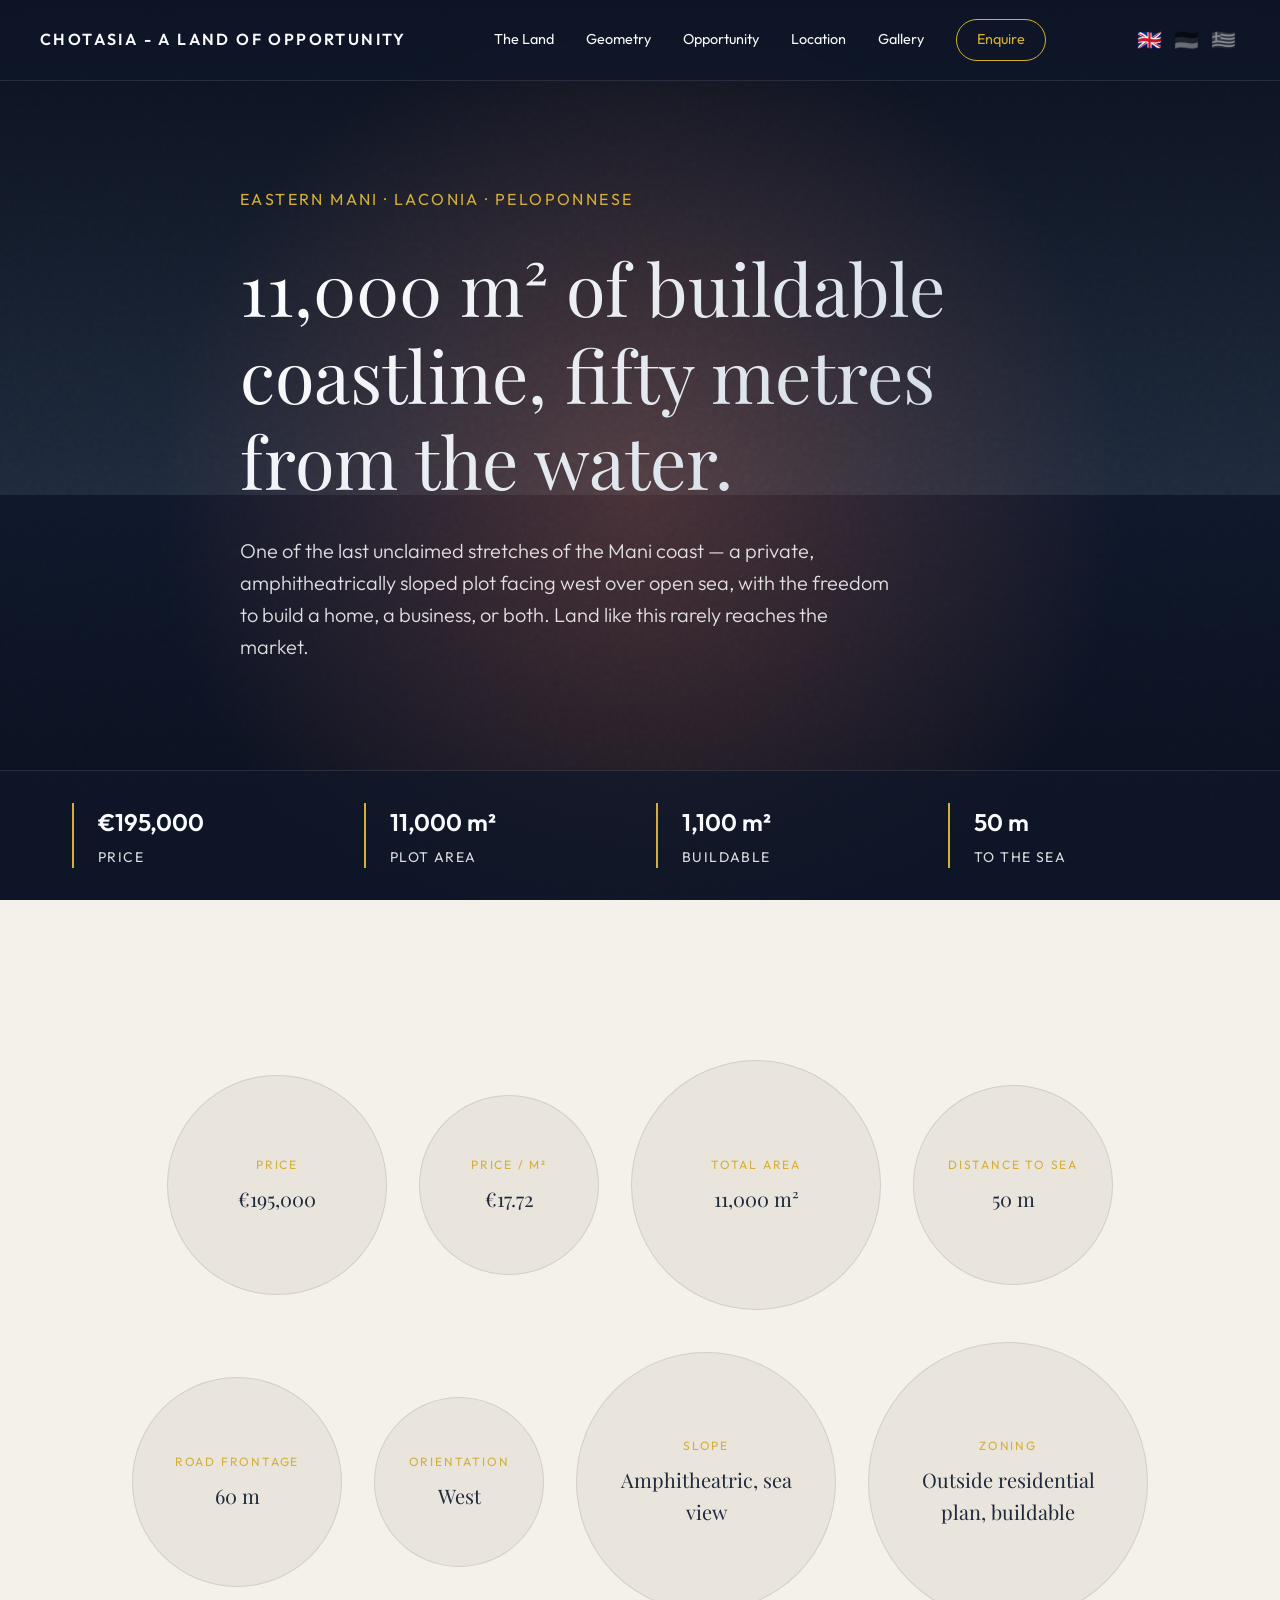
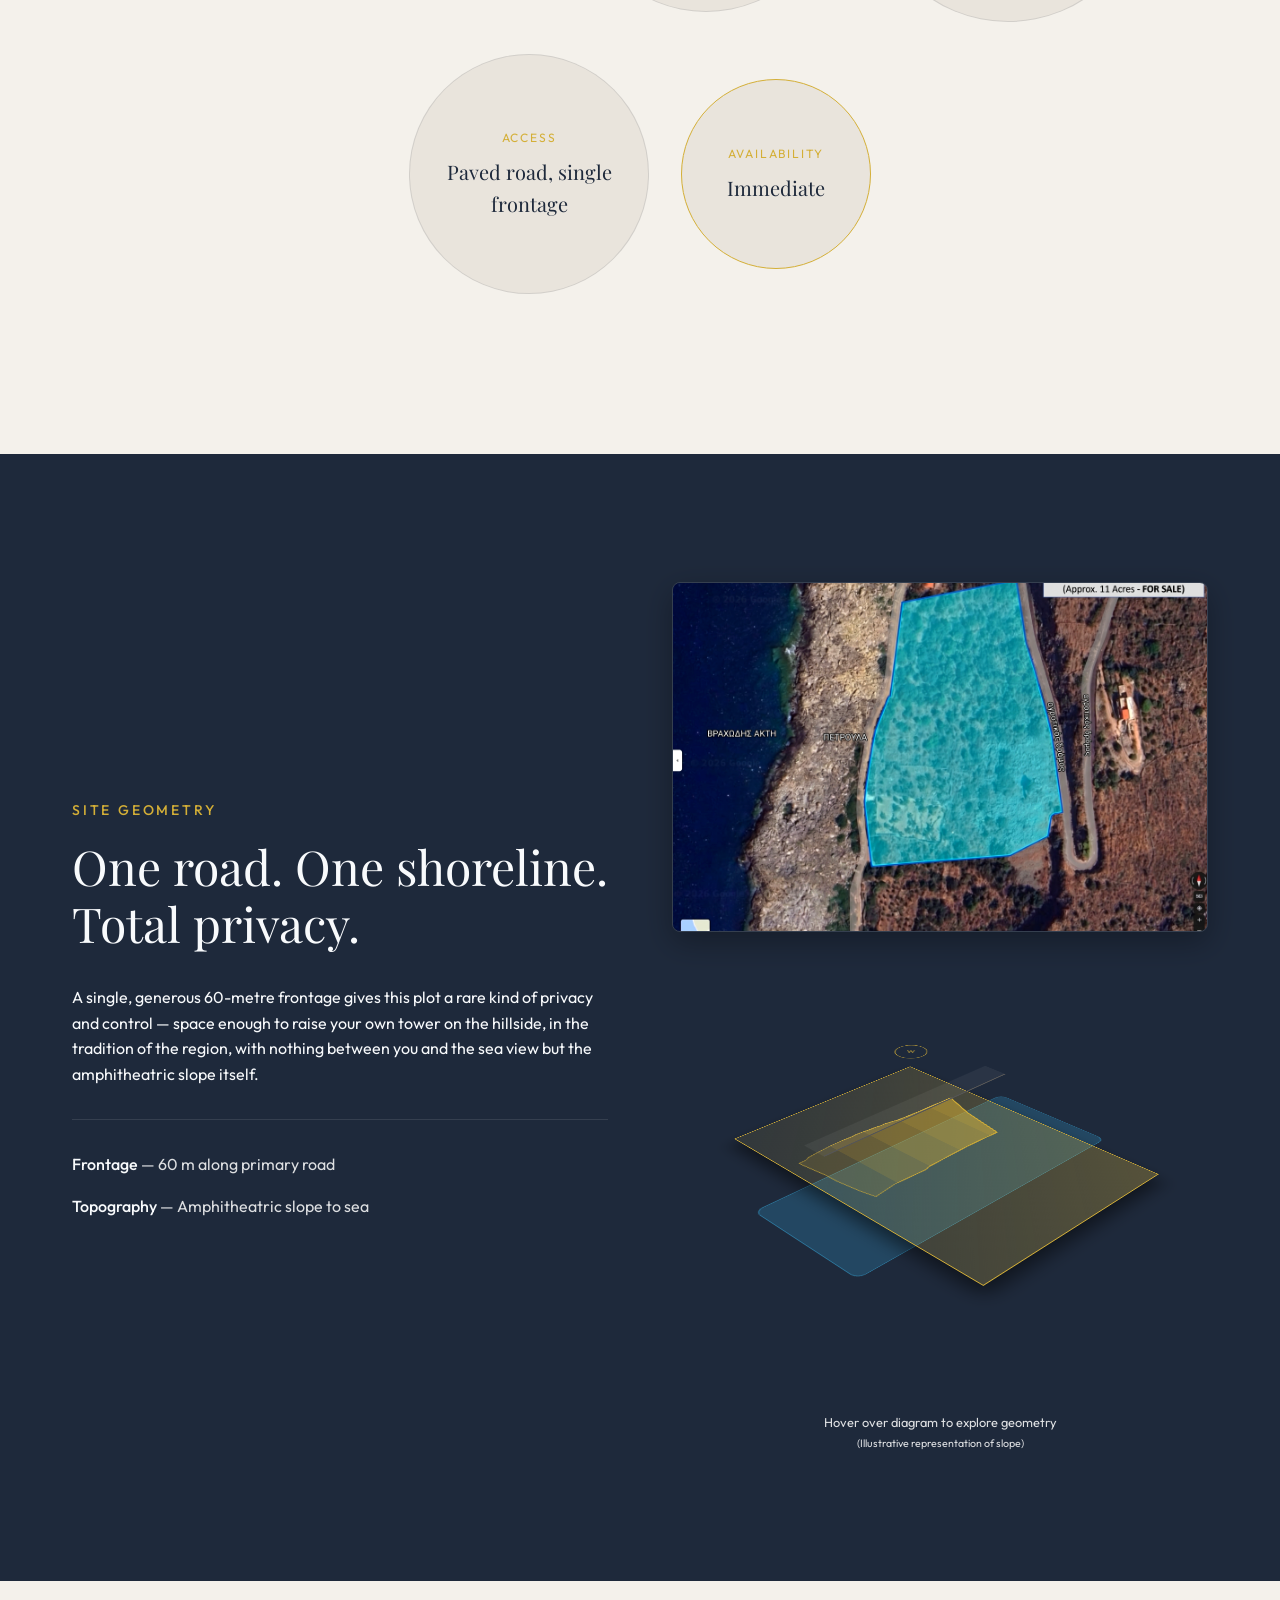
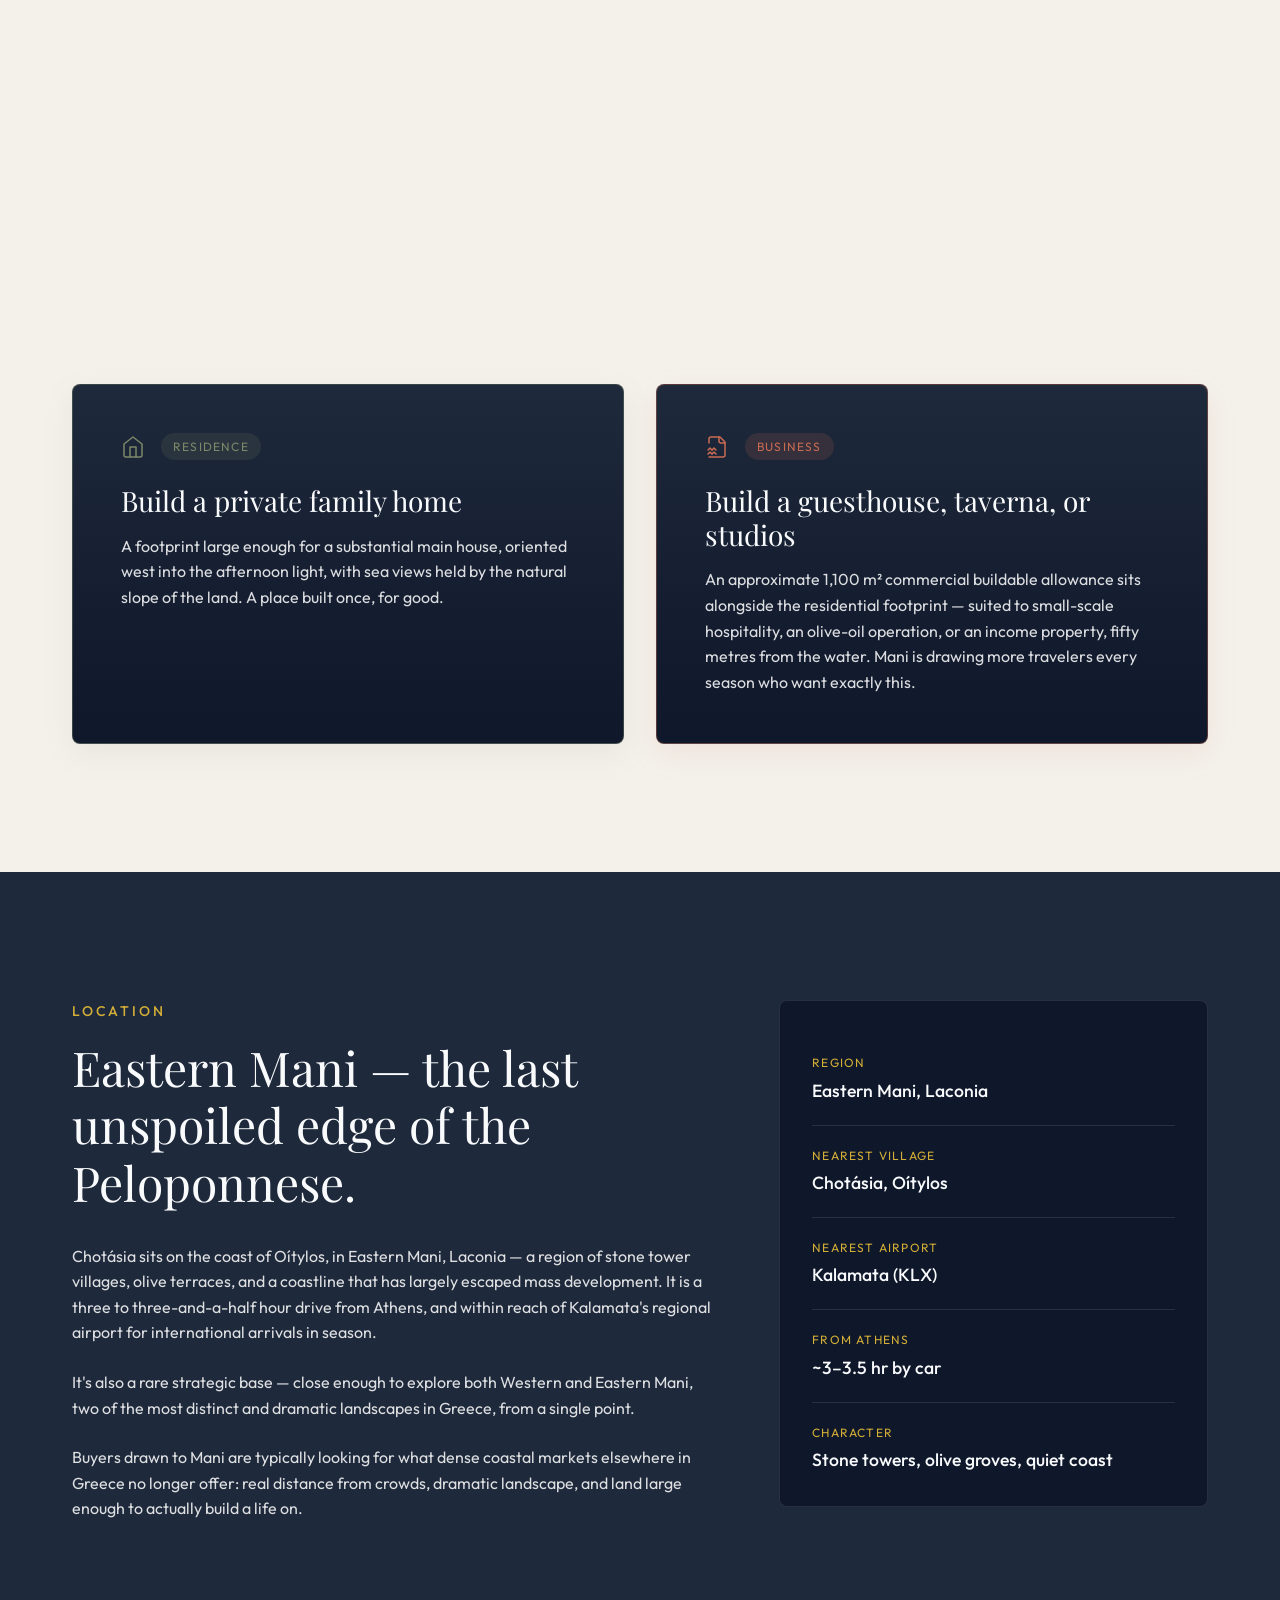
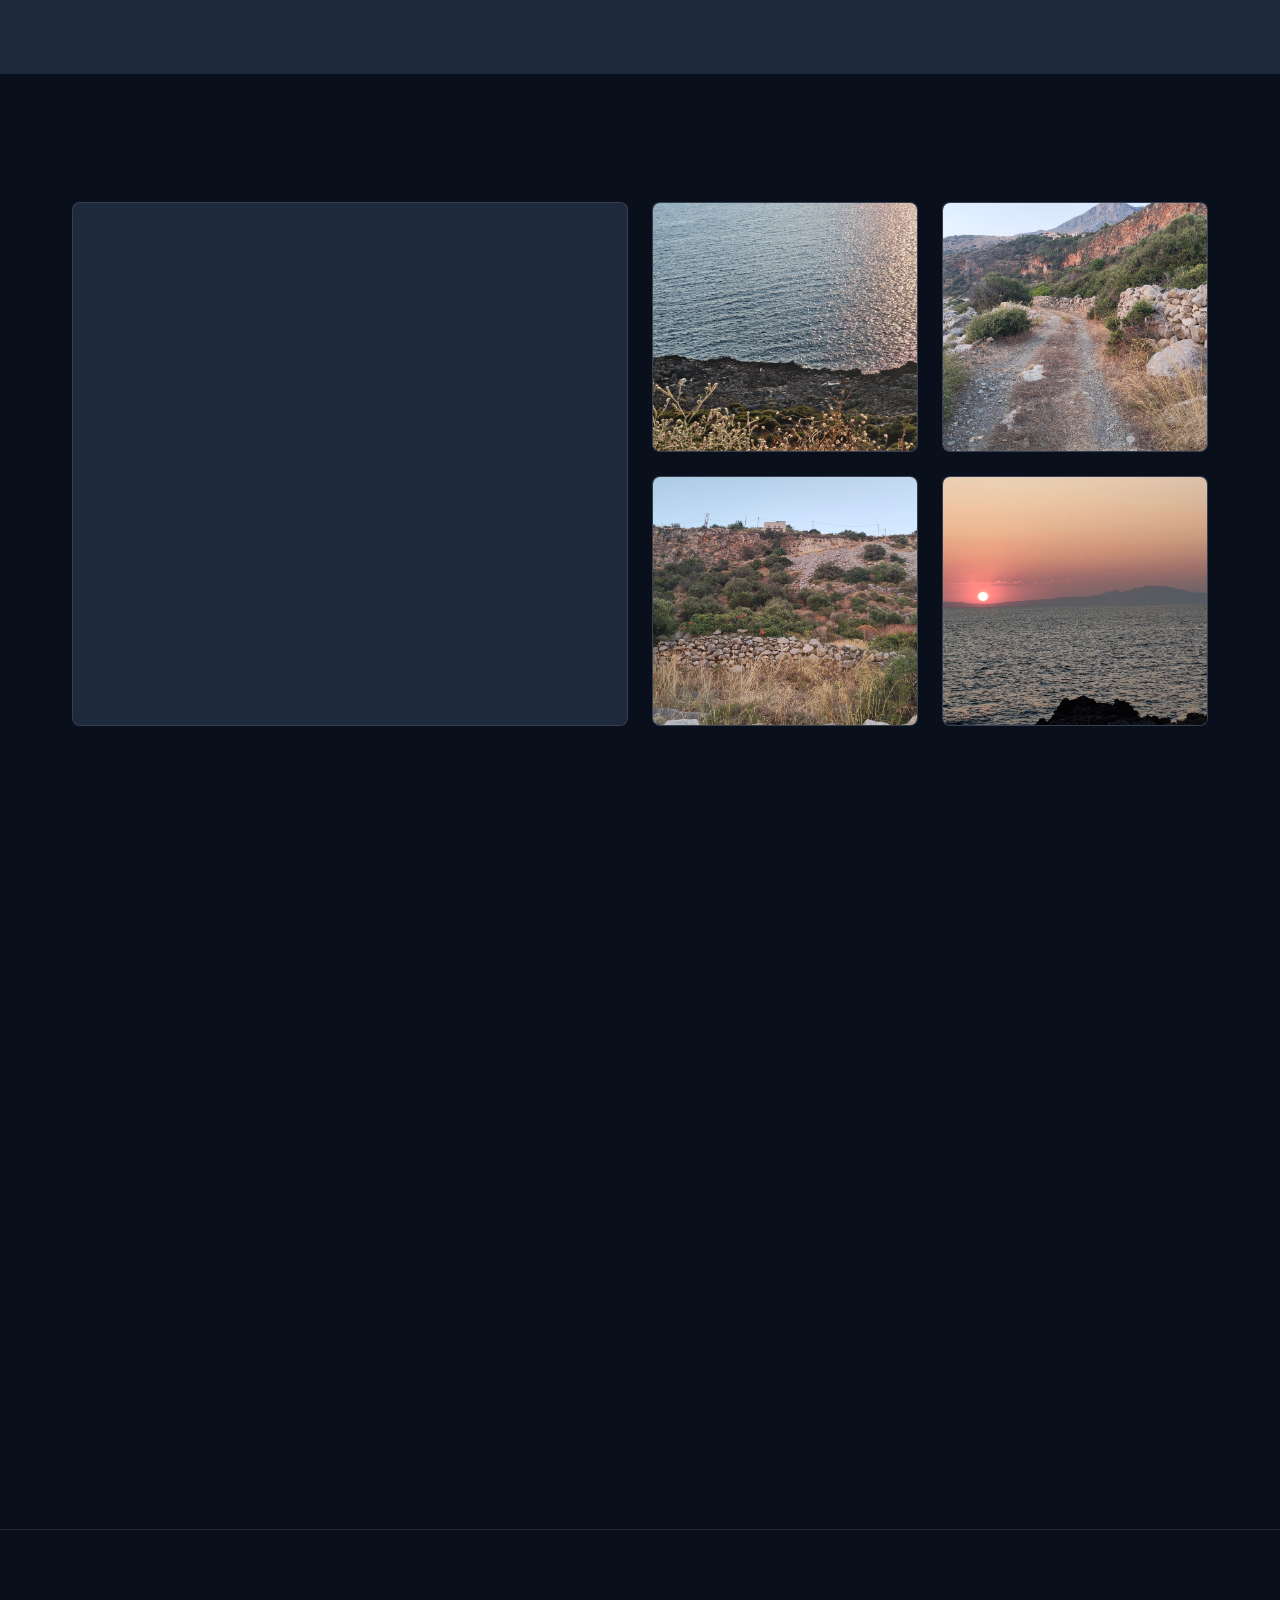
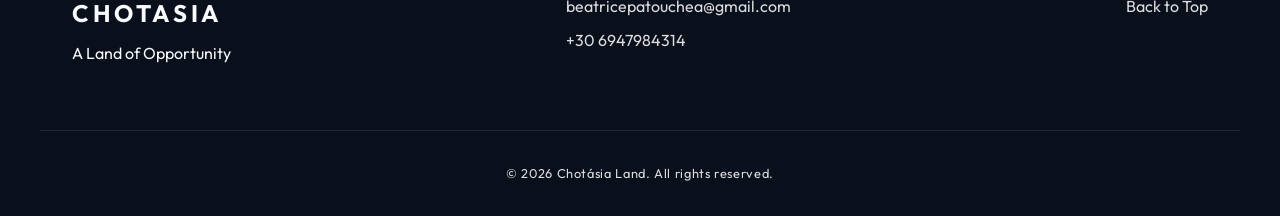
==== commit 468bcc52: "fix: updated business buildable area and implemented real plot geometry with terraced slope" ====
--- a/index.html
+++ b/index.html
@@ -211,10 +211,16 @@
                             </div>
                             <div class="iso-terrain">
                                 <div class="iso-plot-area">
-                                    <div class="build-zone"></div>
-                                    <div class="iso-slope-lines">
-                                        <span></span><span></span><span></span>
-                                    </div>
+                                    <svg width="0" height="0" style="position:absolute;">
+                                        <defs>
+                                            <polygon id="real-plot" points="74.3,49.8 97.3,50.5 102.6,24.4 109.2,5.5 77.9,4.6 74.7,4.3 68.5,4.0 66.6,3.4 63.3,2.8 60.4,2.2 57.7,2.3 54.3,1.7 49.0,1.3 46.0,0.8 40.8,0.4 38.7,0.7 32.3,0.3 26.0,0.0 18.6,0.7 13.4,1.0 7.1,1.7 5.0,2.7 3.8,2.9 0.0,3.0 2.4,21.3 2.6,29.0 4.7,43.7 6.8,52.7 7.2,52.6 21.3,50.7 41.9,51.5 45.9,50.5" />
+                                        </defs>
+                                    </svg>
+                                    <div class="terrace-layer t1"><svg viewBox="0 0 115 55" preserveAspectRatio="none"><use href="#real-plot" /></svg></div>
+                                    <div class="terrace-layer t2"><svg viewBox="0 0 115 55" preserveAspectRatio="none"><use href="#real-plot" /></svg></div>
+                                    <div class="terrace-layer t3"><svg viewBox="0 0 115 55" preserveAspectRatio="none"><use href="#real-plot" /></svg></div>
+                                    <div class="terrace-layer t4"><svg viewBox="0 0 115 55" preserveAspectRatio="none"><use href="#real-plot" /></svg></div>
+                                    <div class="terrace-layer t5"><svg viewBox="0 0 115 55" preserveAspectRatio="none"><use href="#real-plot" /></svg></div>
                                 </div>
                             </div>
                             <div class="iso-road" data-tooltip="60m frontage / 60m Straßenfront / 60μ. πρόσοψη"></div>
@@ -226,9 +232,9 @@
                         </div>
                     </div>
                     <div class="interactive-hint">
-                        <span class="i18n en">Hover over diagram to explore geometry</span>
-                        <span class="i18n de">Über das Diagramm fahren, um die Geometrie zu erkunden</span>
-                        <span class="i18n gr">Περάστε το ποντίκι πάνω από το διάγραμμα</span>
+                        <span class="i18n en">Hover over diagram to explore geometry<br><small>(Illustrative representation of slope)</small></span>
+                        <span class="i18n de">Über das Diagramm fahren, um die Geometrie zu erkunden<br><small>(Illustrative Darstellung der Neigung)</small></span>
+                        <span class="i18n gr">Περάστε το ποντίκι πάνω από το διάγραμμα<br><small>(Ενδεικτική αναπαράσταση κλίσης)</small></span>
                     </div>
                 </div>
             </div>
@@ -290,9 +296,9 @@
                         <span class="i18n gr">Χτίστε ένα ξενώνα, ταβέρνα, ή στούντιο</span>
                     </h3>
                     <p class="card-body">
-                        <span class="i18n en">A second, larger buildable allowance sits alongside the residential footprint — suited to small-scale hospitality, an olive-oil operation, or an income property, fifty metres from the water. Mani is drawing more travelers every season who want exactly this.</span>
-                        <span class="i18n de">Eine zweite, größere Baufläche liegt neben dem Wohnbereich — geeignet für kleine Hotellerie, Olivenölproduktion oder eine Einnahmequelle, fünfzig Meter vom Wasser entfernt. Die Mani zieht jede Saison mehr Reisende an, die genau das suchen.</span>
-                        <span class="i18n gr">Μια δεύτερη, μεγαλύτερη δομήσιμη επιφάνεια βρίσκεται δίπλα στην οικιστική, κατάλληλη για μικρής κλίμακας φιλοξενία, παραγωγή ελαιολάδου, ή ακίνητο εισοδήματος, πενήντα μέτρα από το νερό. Η Μάνη προσελκύει όλο και περισσότερους ταξιδιώτες κάθε σεζόν που αναζητούν ακριβώς αυτό.</span>
+                        <span class="i18n en">An approximate 1,100 m² commercial buildable allowance sits alongside the residential footprint — suited to small-scale hospitality, an olive-oil operation, or an income property, fifty metres from the water. Mani is drawing more travelers every season who want exactly this.</span>
+                        <span class="i18n de">Eine gewerbliche Baufläche von ca. 1.100 m² liegt neben dem Wohnbereich — geeignet für kleine Hotellerie, Olivenölproduktion oder eine Einnahmequelle, fünfzig Meter vom Wasser entfernt. Die Mani zieht jede Saison mehr Reisende an, die genau das suchen.</span>
+                        <span class="i18n gr">Μια επαγγελματική δομήσιμη επιφάνεια περίπου 1.100 τ.μ. βρίσκεται δίπλα στην οικιστική — κατάλληλη για μικρής κλίμακας φιλοξενία, παραγωγή ελαιολάδου, ή ακίνητο εισοδήματος, πενήντα μέτρα από το νερό. Η Μάνη προσελκύει όλο και περισσότερους ταξιδιώτες κάθε σεζόν που αναζητούν ακριβώς αυτό.</span>
                     </p>
                 </div>
             </div>
--- a/styles.css
+++ b/styles.css
@@ -505,24 +505,37 @@
 
 .iso-plot-area {
     position: absolute;
-    top: 50px;
-    left: 25px;
-    width: 200px;
-    height: 250px;
-    border: 2px dashed rgba(255,255,255,0.5);
-}
-
-.build-zone {
+    top: 80px;
+    left: 15px;
+    width: 220px;
+    height: 110px;
+    transform-style: preserve-3d;
+}
+
+.terrace-layer {
     position: absolute;
-    top: 30px;
-    left: 30px;
-    width: 80px;
-    height: 60px;
-    background: rgba(255,255,255,0.1);
-    border: 1px solid #fff;
-    transform: translateZ(10px);
+    top: 0; left: 0;
+    width: 100%; height: 100%;
+}
+
+.terrace-layer svg {
+    width: 100%; height: 100%;
+    fill: rgba(212, 175, 55, 0.15);
+    stroke: rgba(212, 175, 55, 0.8);
+    stroke-width: 0.5;
     transition: var(--transition);
 }
+
+.terrace-layer:hover svg {
+    fill: rgba(212, 175, 55, 0.4);
+}
+
+/* Simulate the amphitheatric slope by stacking and clipping from Sea (left/0%) to Road (right/100%) */
+.t1 { transform: translateZ(0px); clip-path: polygon(0 0, 100% 0, 100% 100%, 0 100%); }
+.t2 { transform: translateZ(8px); clip-path: polygon(20% 0, 100% 0, 100% 100%, 20% 100%); }
+.t3 { transform: translateZ(16px); clip-path: polygon(40% 0, 100% 0, 100% 100%, 40% 100%); }
+.t4 { transform: translateZ(24px); clip-path: polygon(60% 0, 100% 0, 100% 100%, 60% 100%); }
+.t5 { transform: translateZ(32px); clip-path: polygon(80% 0, 100% 0, 100% 100%, 80% 100%); }
 
 .iso-road {
     position: absolute;
@@ -534,16 +547,6 @@
     border-bottom: 2px solid #555;
     transform: translateZ(40px);
 }
-
-.iso-slope-lines span {
-    position: absolute;
-    width: 100%;
-    height: 1px;
-    background: rgba(212, 175, 55, 0.3);
-}
-.iso-slope-lines span:nth-child(1) { top: 30%; transform: translateZ(30px); }
-.iso-slope-lines span:nth-child(2) { top: 60%; transform: translateZ(15px); }
-.iso-slope-lines span:nth-child(3) { top: 90%; transform: translateZ(0px); }
 
 .compass {
     position: absolute;
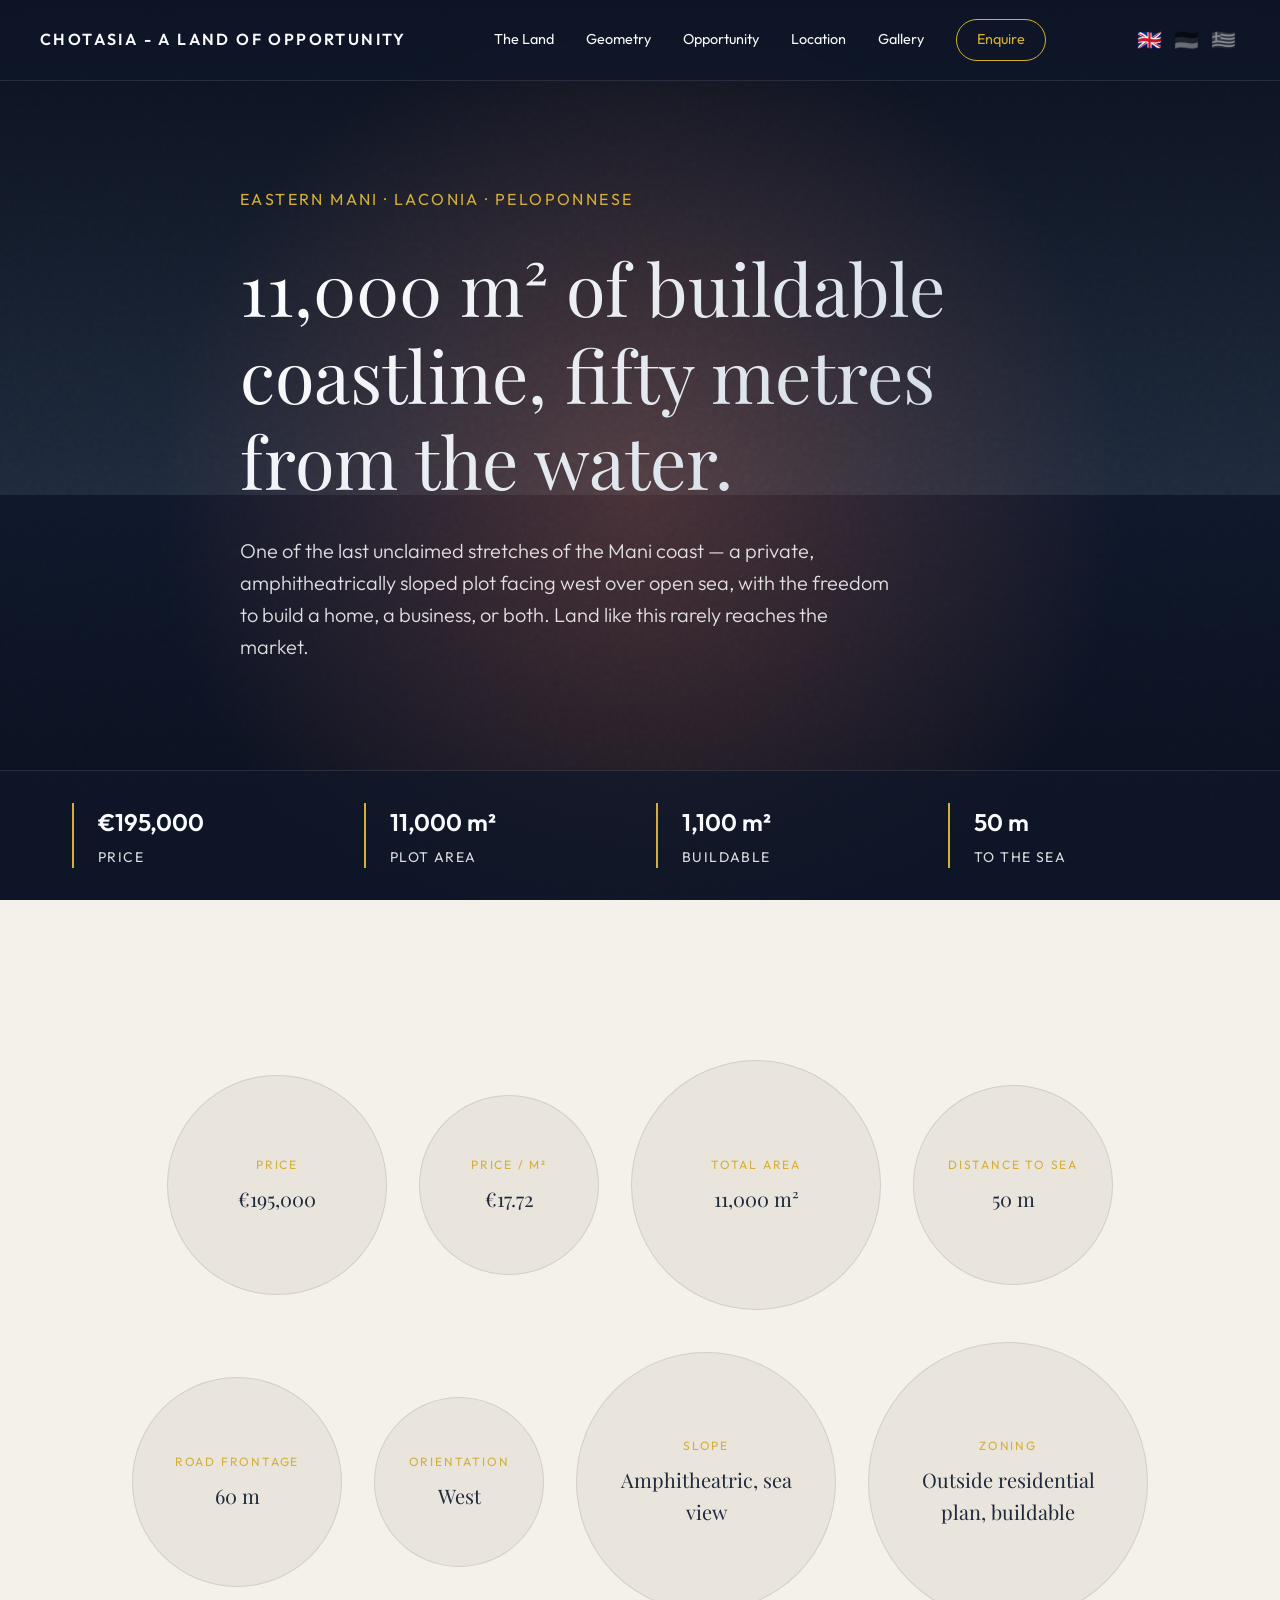
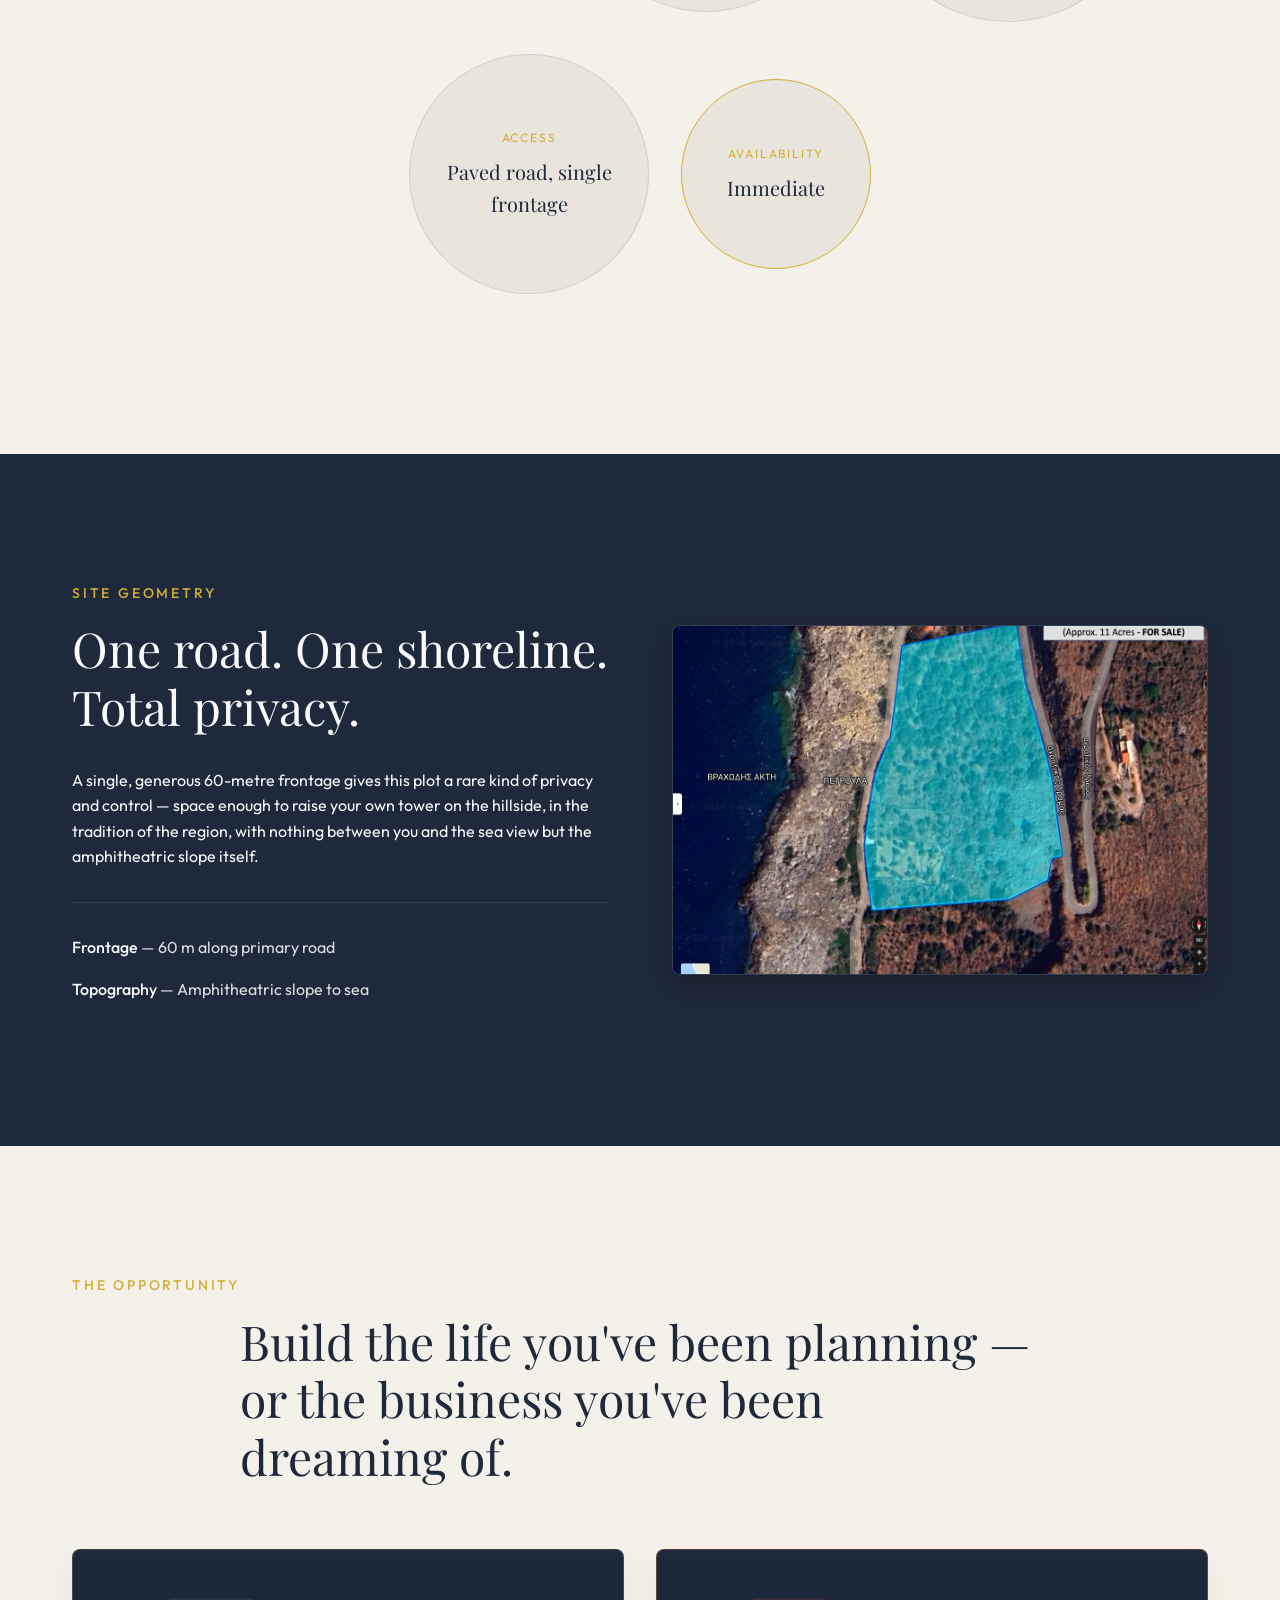
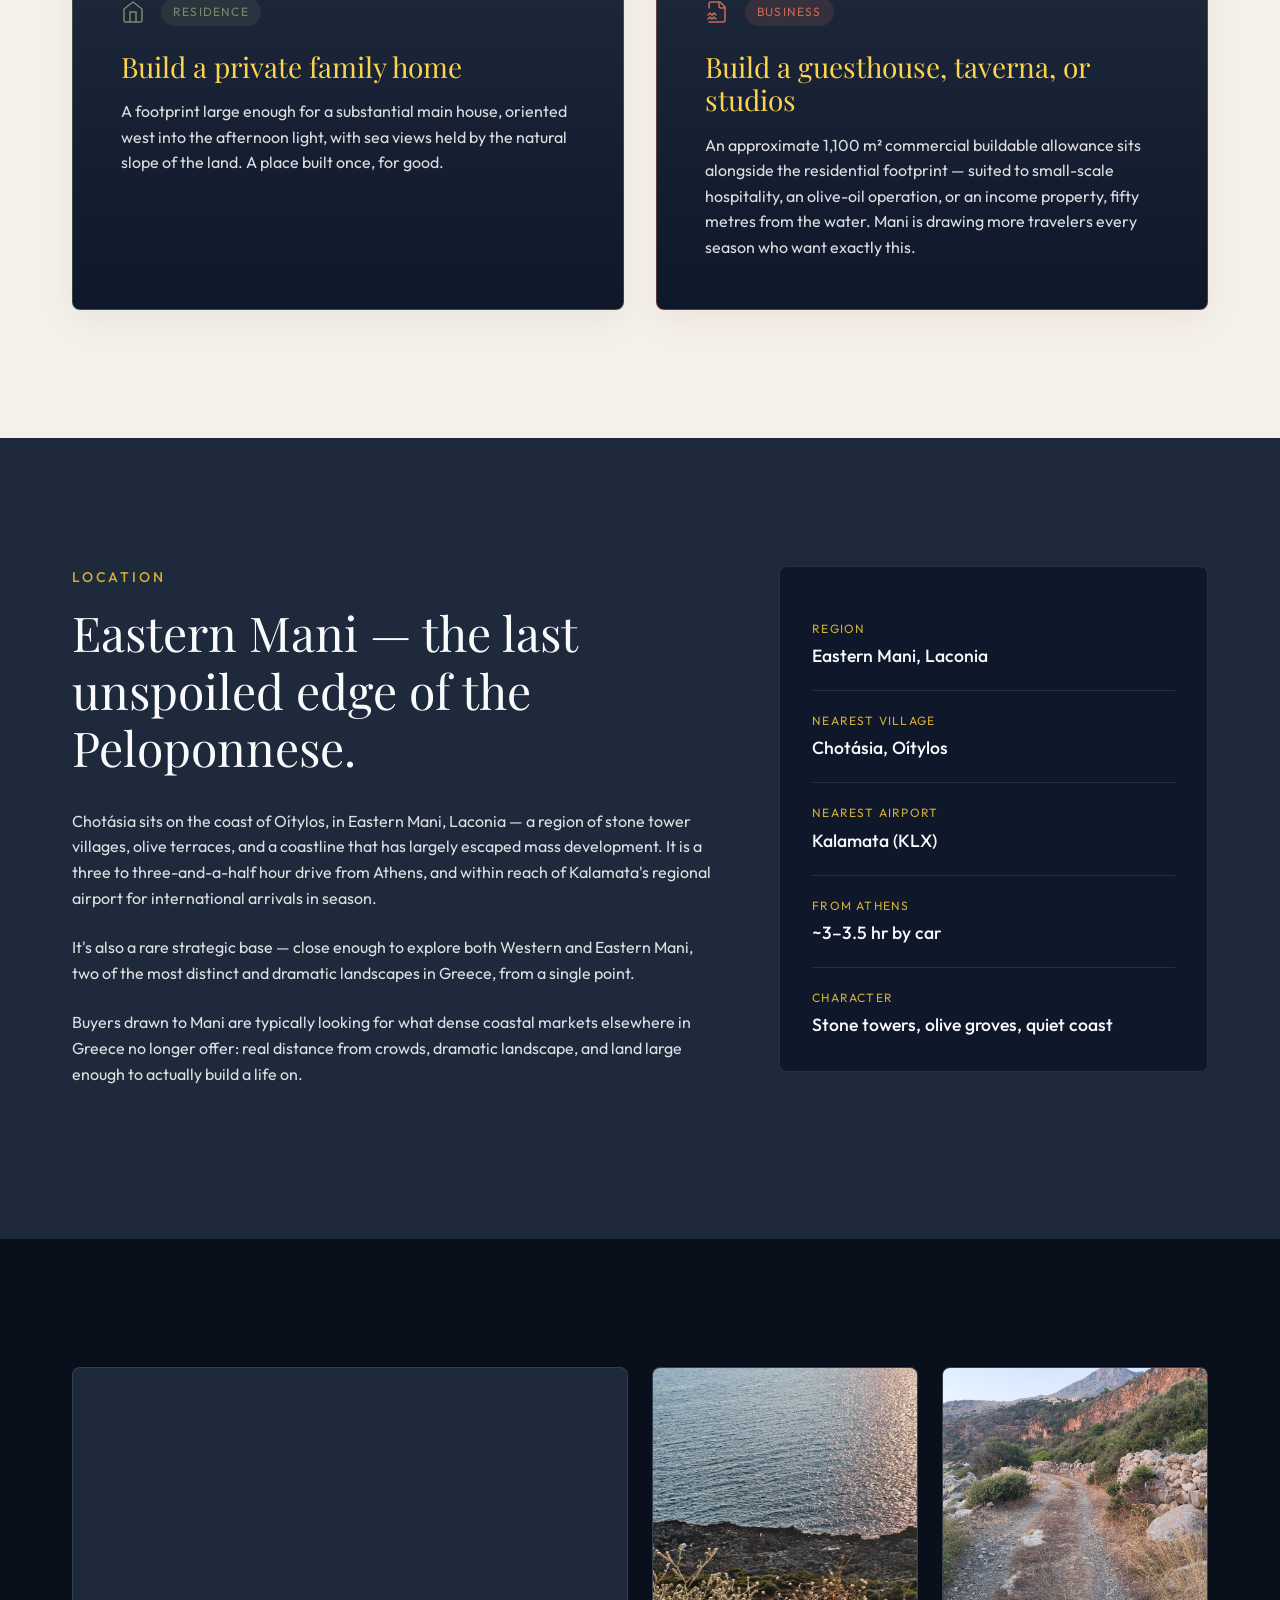
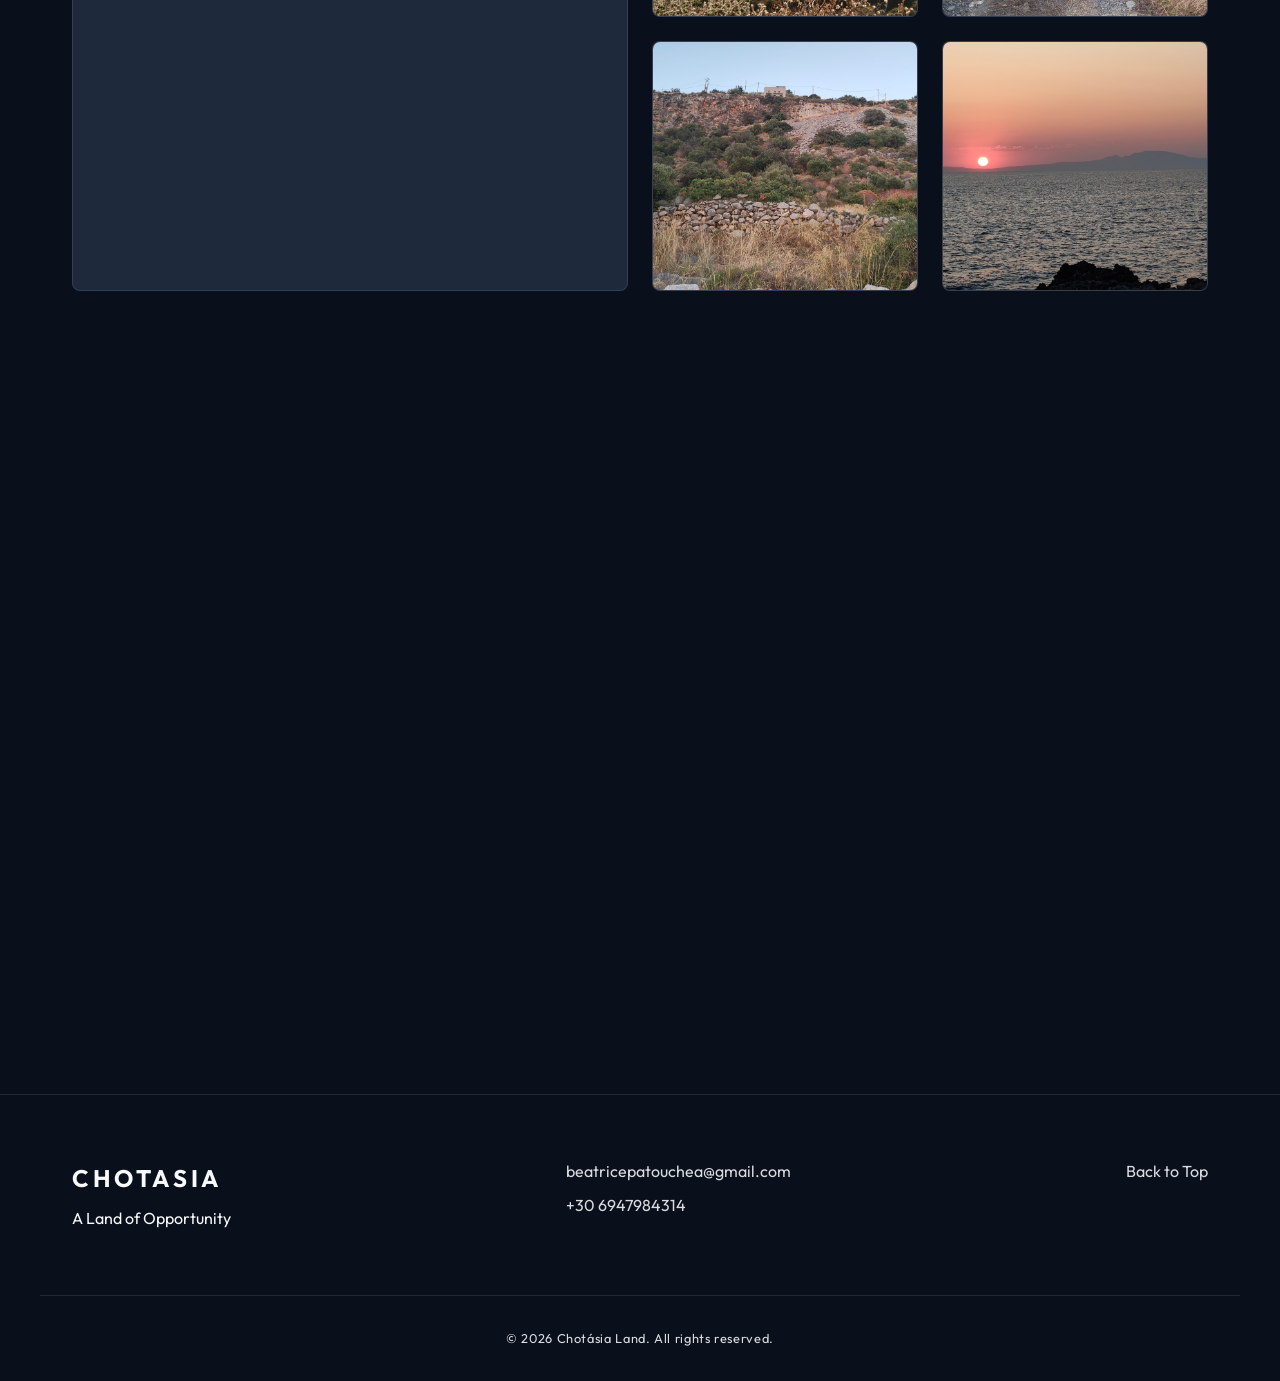
==== commit c28175e9: "style: brightened opportunity card headers and hid geometry section for now" ====
--- a/index.html
+++ b/index.html
@@ -204,7 +204,7 @@
                 <div class="visual-stack">
                     <img src="sources/plot_map.jpg" alt="Top-down plot view" class="geo-img top-down">
                     <!-- Isometric interactive plot visualization -->
-                    <div class="iso-container">
+                    <div class="iso-container" style="display: none;">
                         <div class="iso-scene">
                             <div class="iso-water" data-tooltip="50m to sea / 50m zum Meer / 50μ. από θάλασσα">
                                 <div class="waves"></div>
@@ -231,7 +231,7 @@
                             </div>
                         </div>
                     </div>
-                    <div class="interactive-hint">
+                    <div class="interactive-hint" style="display: none;">
                         <span class="i18n en">Hover over diagram to explore geometry<br><small>(Illustrative representation of slope)</small></span>
                         <span class="i18n de">Über das Diagramm fahren, um die Geometrie zu erkunden<br><small>(Illustrative Darstellung der Neigung)</small></span>
                         <span class="i18n gr">Περάστε το ποντίκι πάνω από το διάγραμμα<br><small>(Ενδεικτική αναπαράσταση κλίσης)</small></span>
--- a/styles.css
+++ b/styles.css
@@ -641,7 +641,7 @@
 }
 
 .theme-light .opp-card .card-title {
-    color: var(--text-main);
+    color: var(--accent-hover);
 }
 
 .theme-light .opp-card .card-body {
